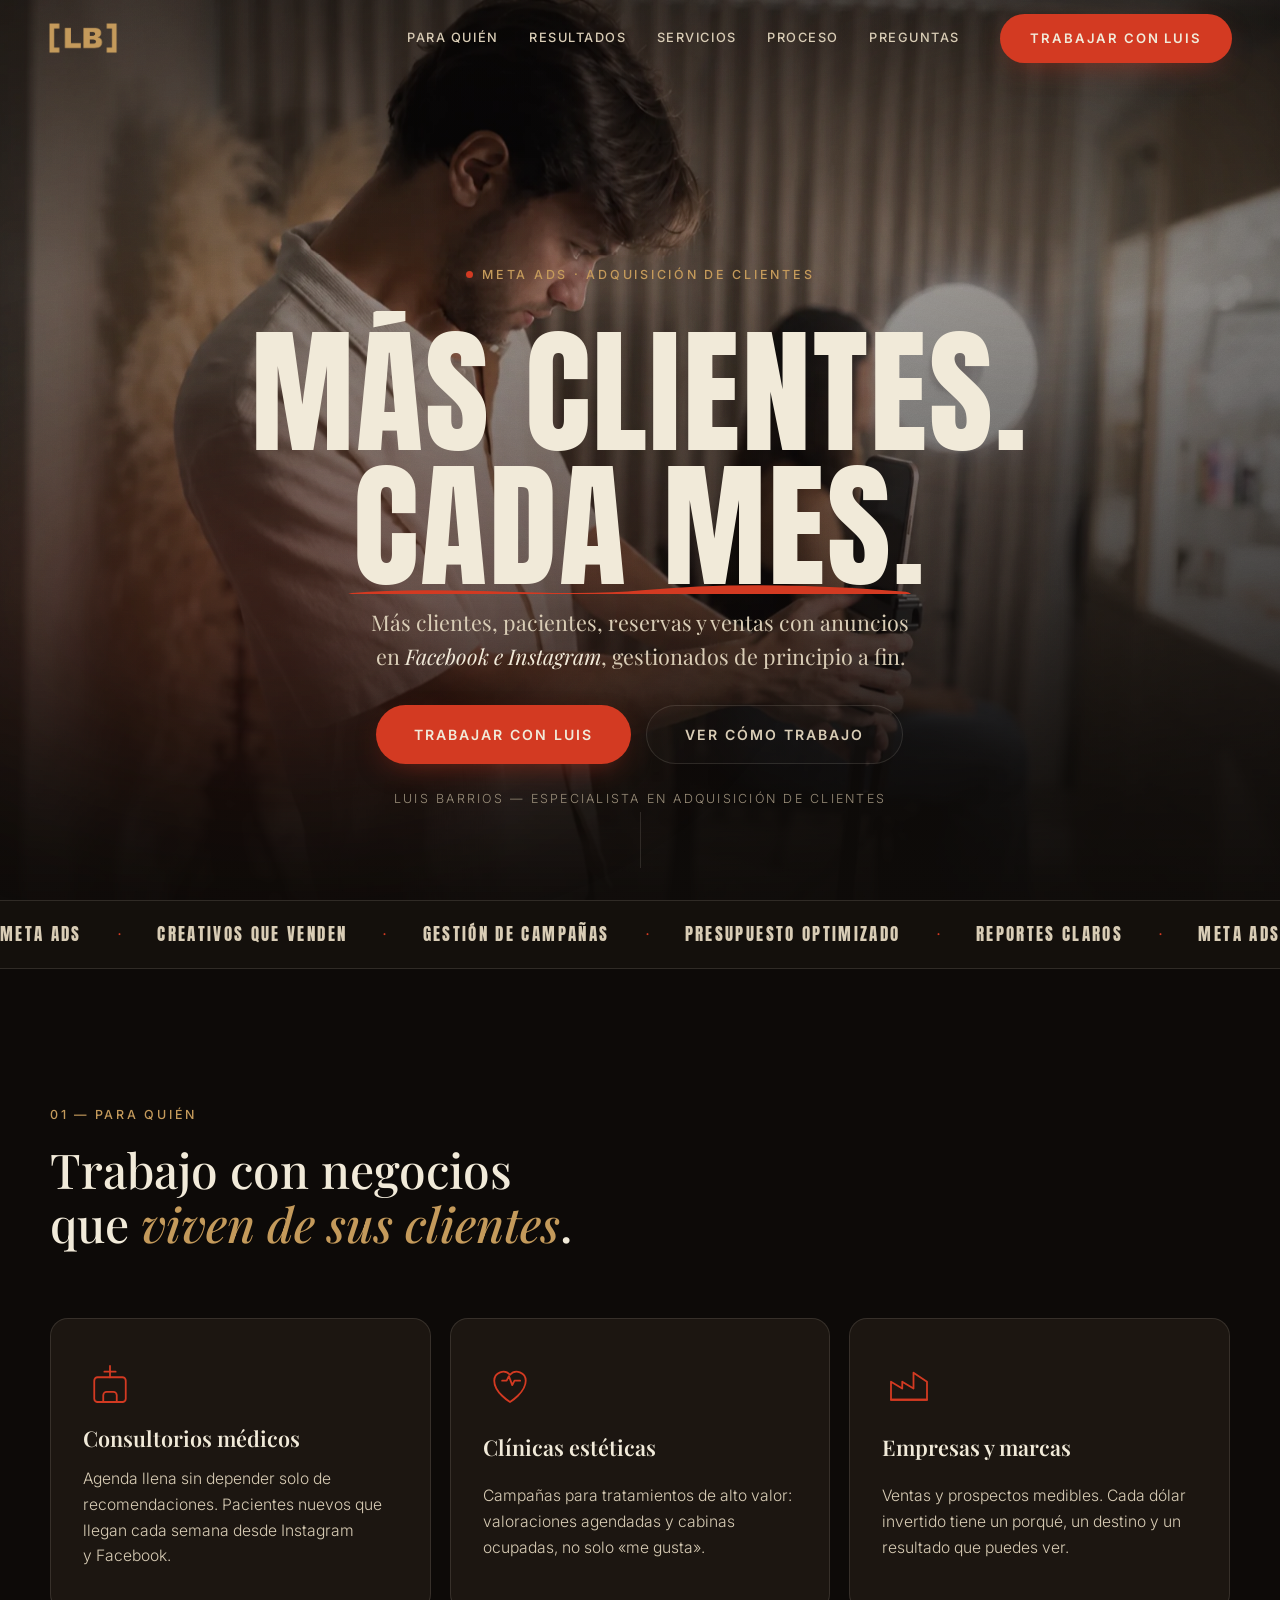
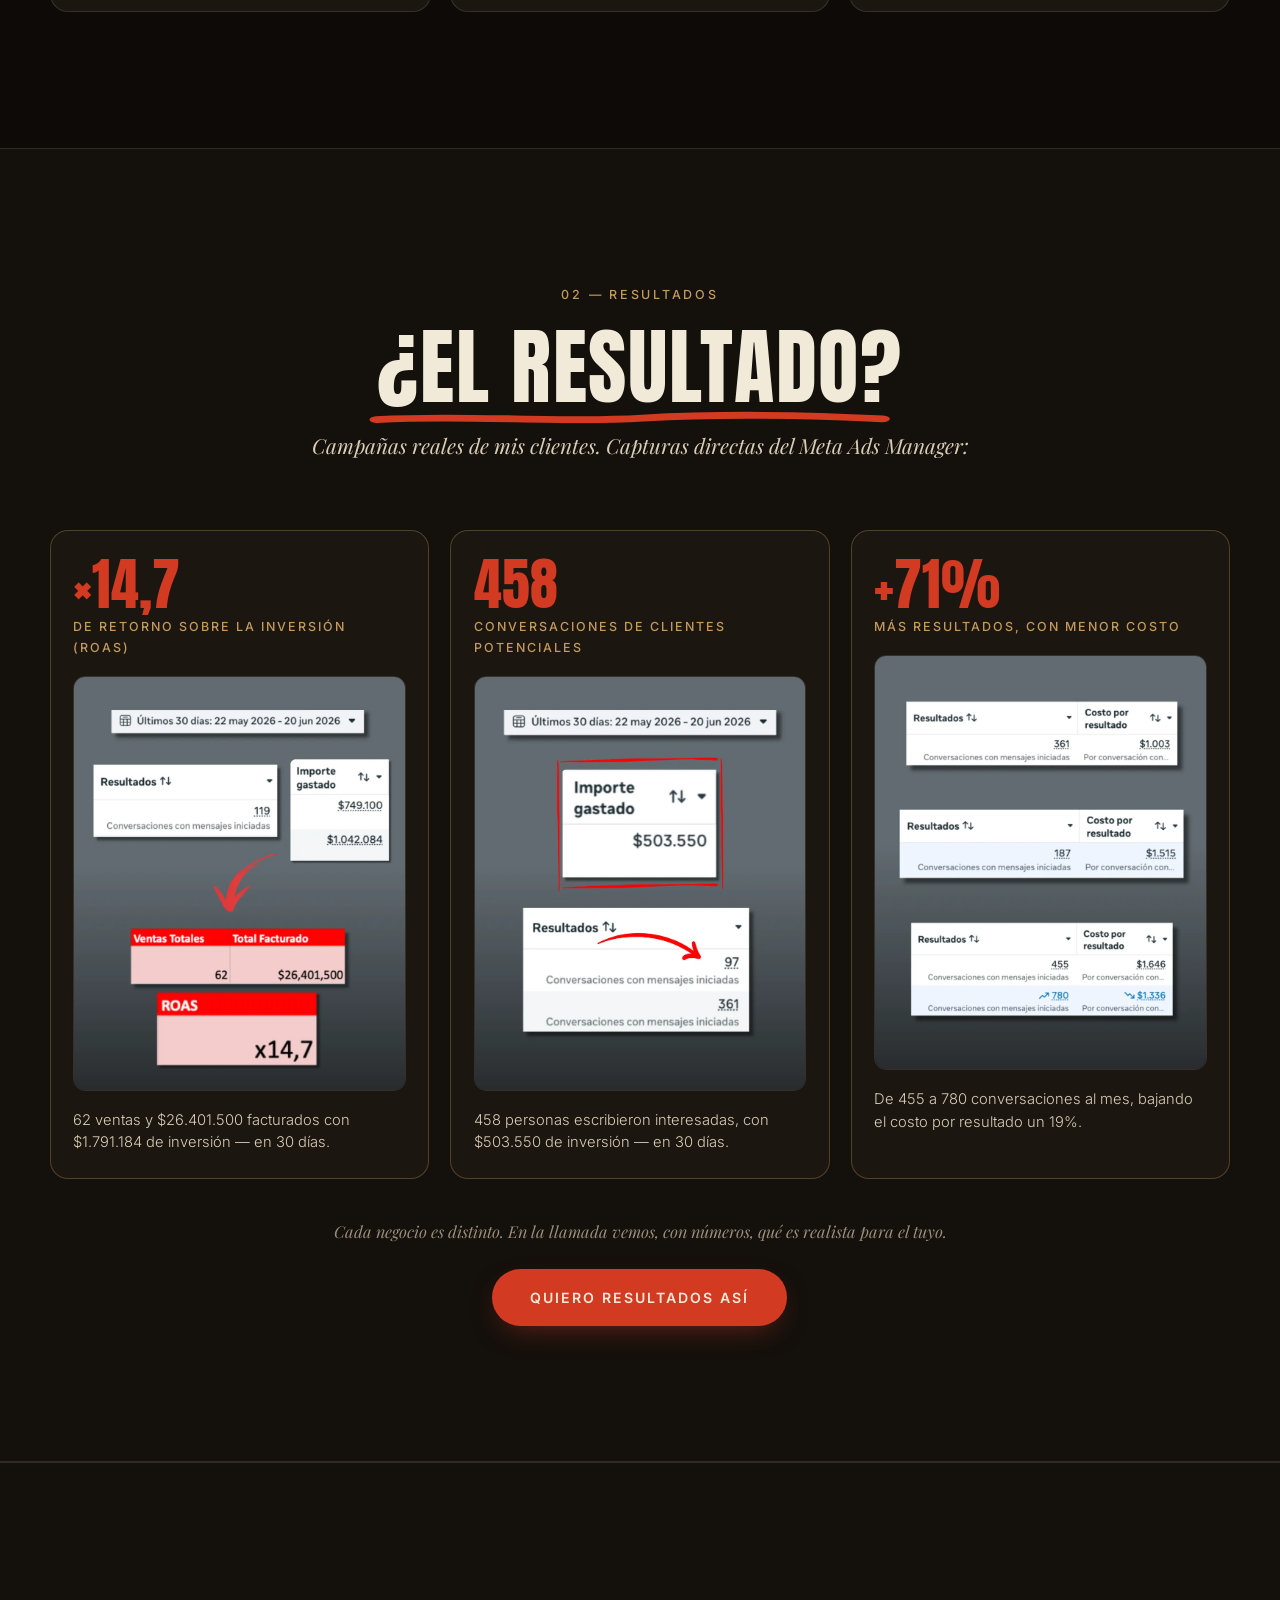
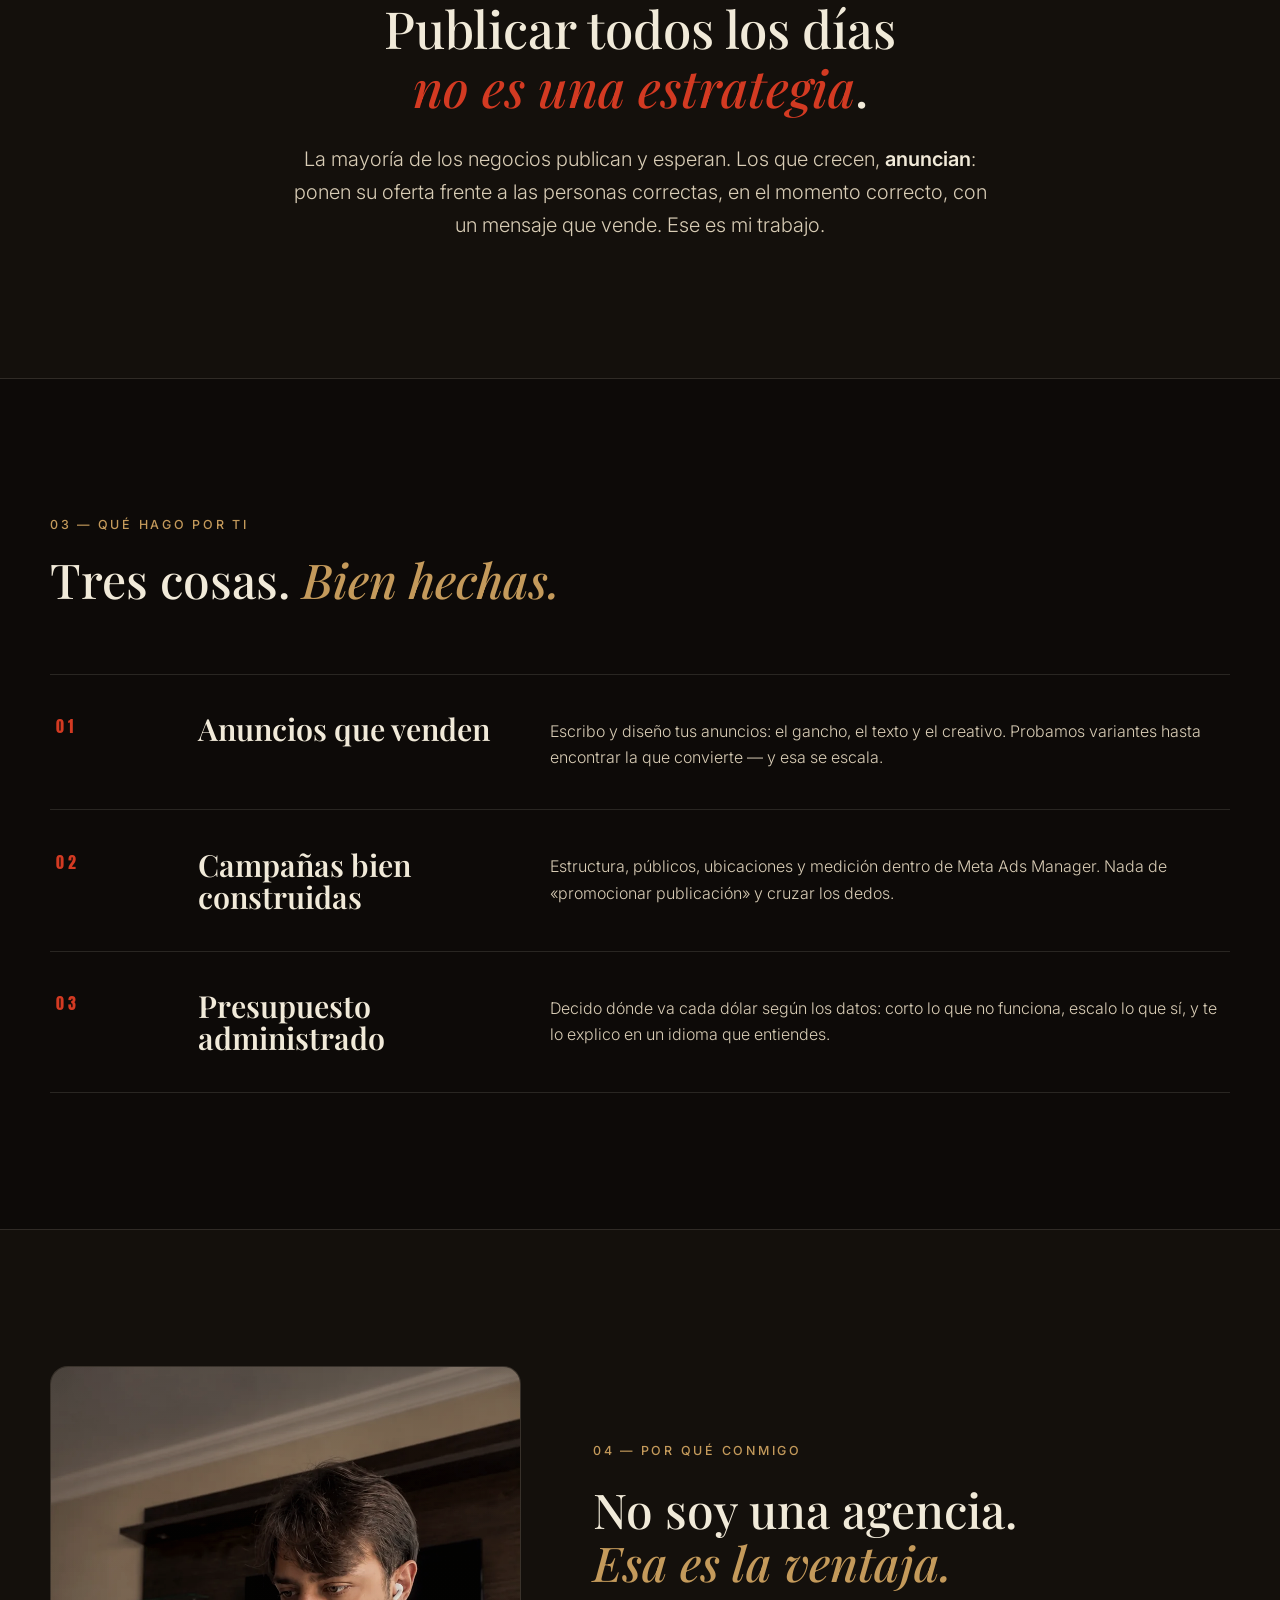
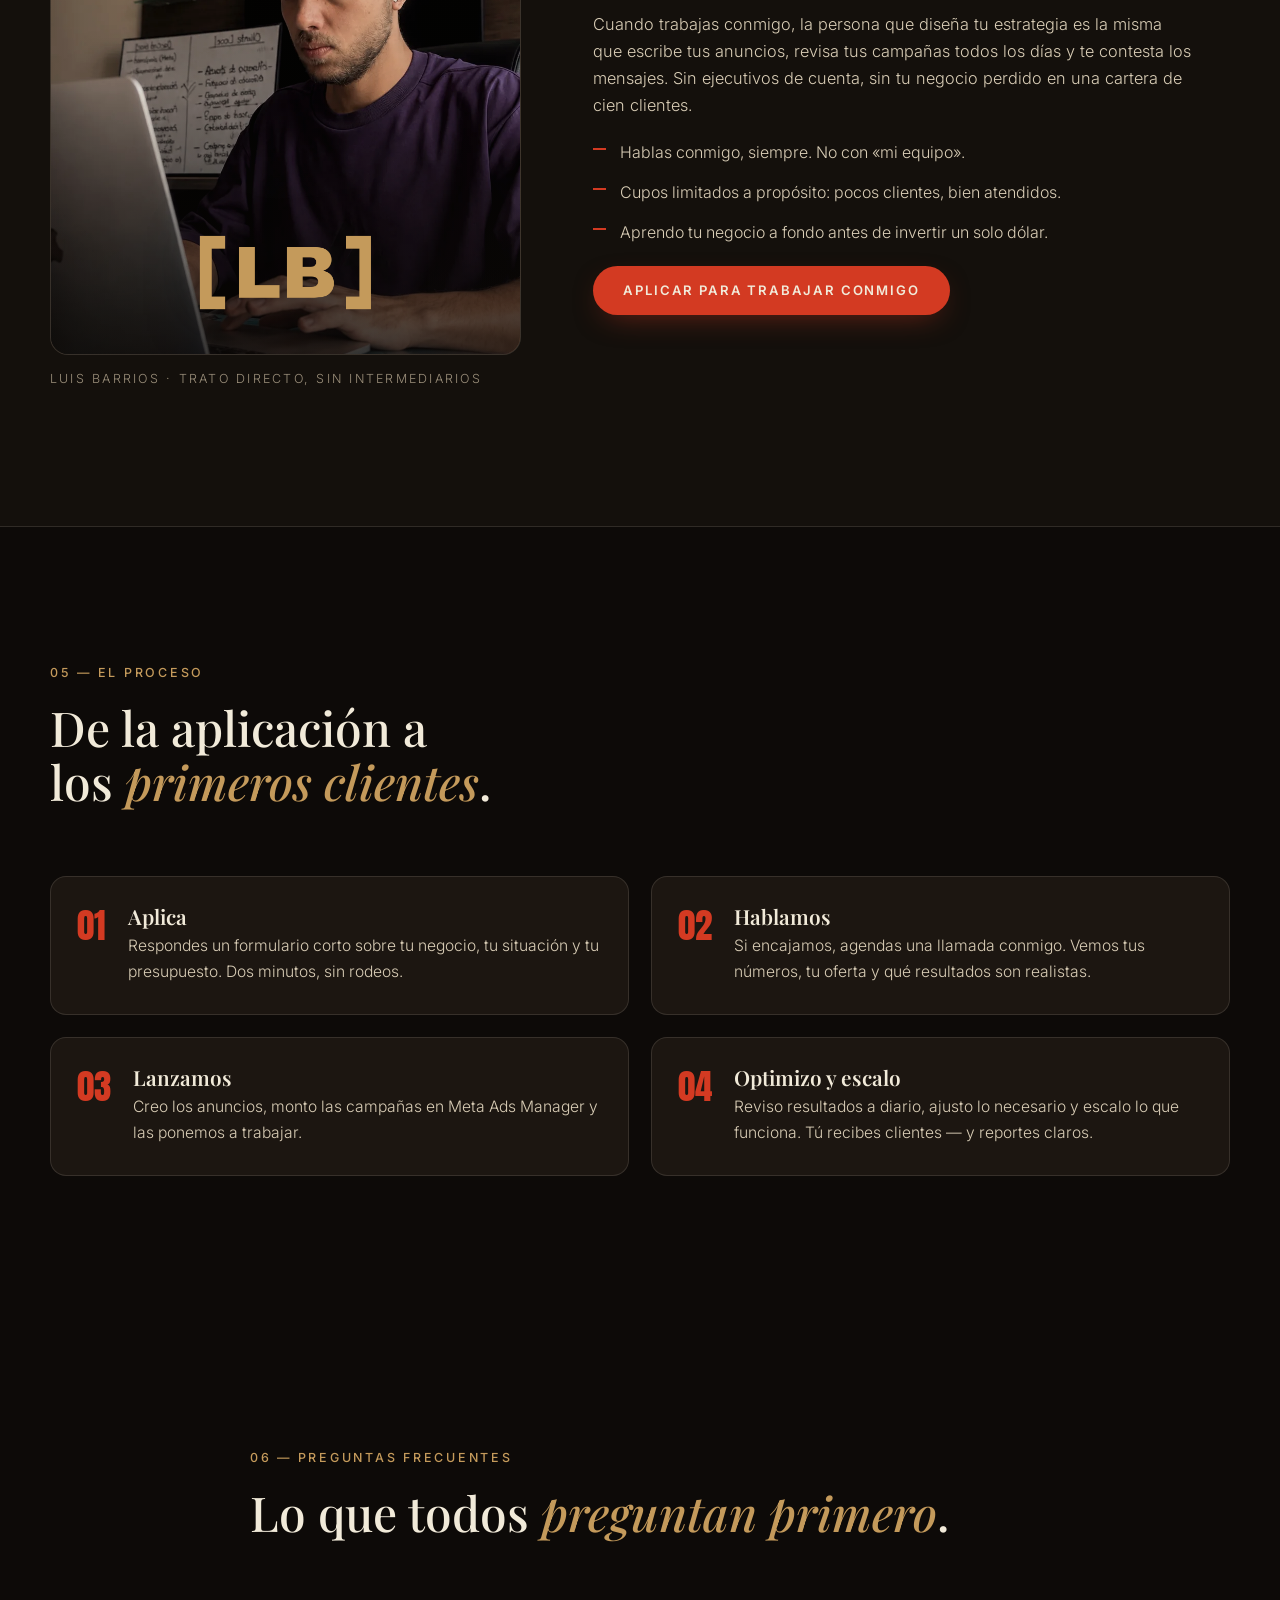
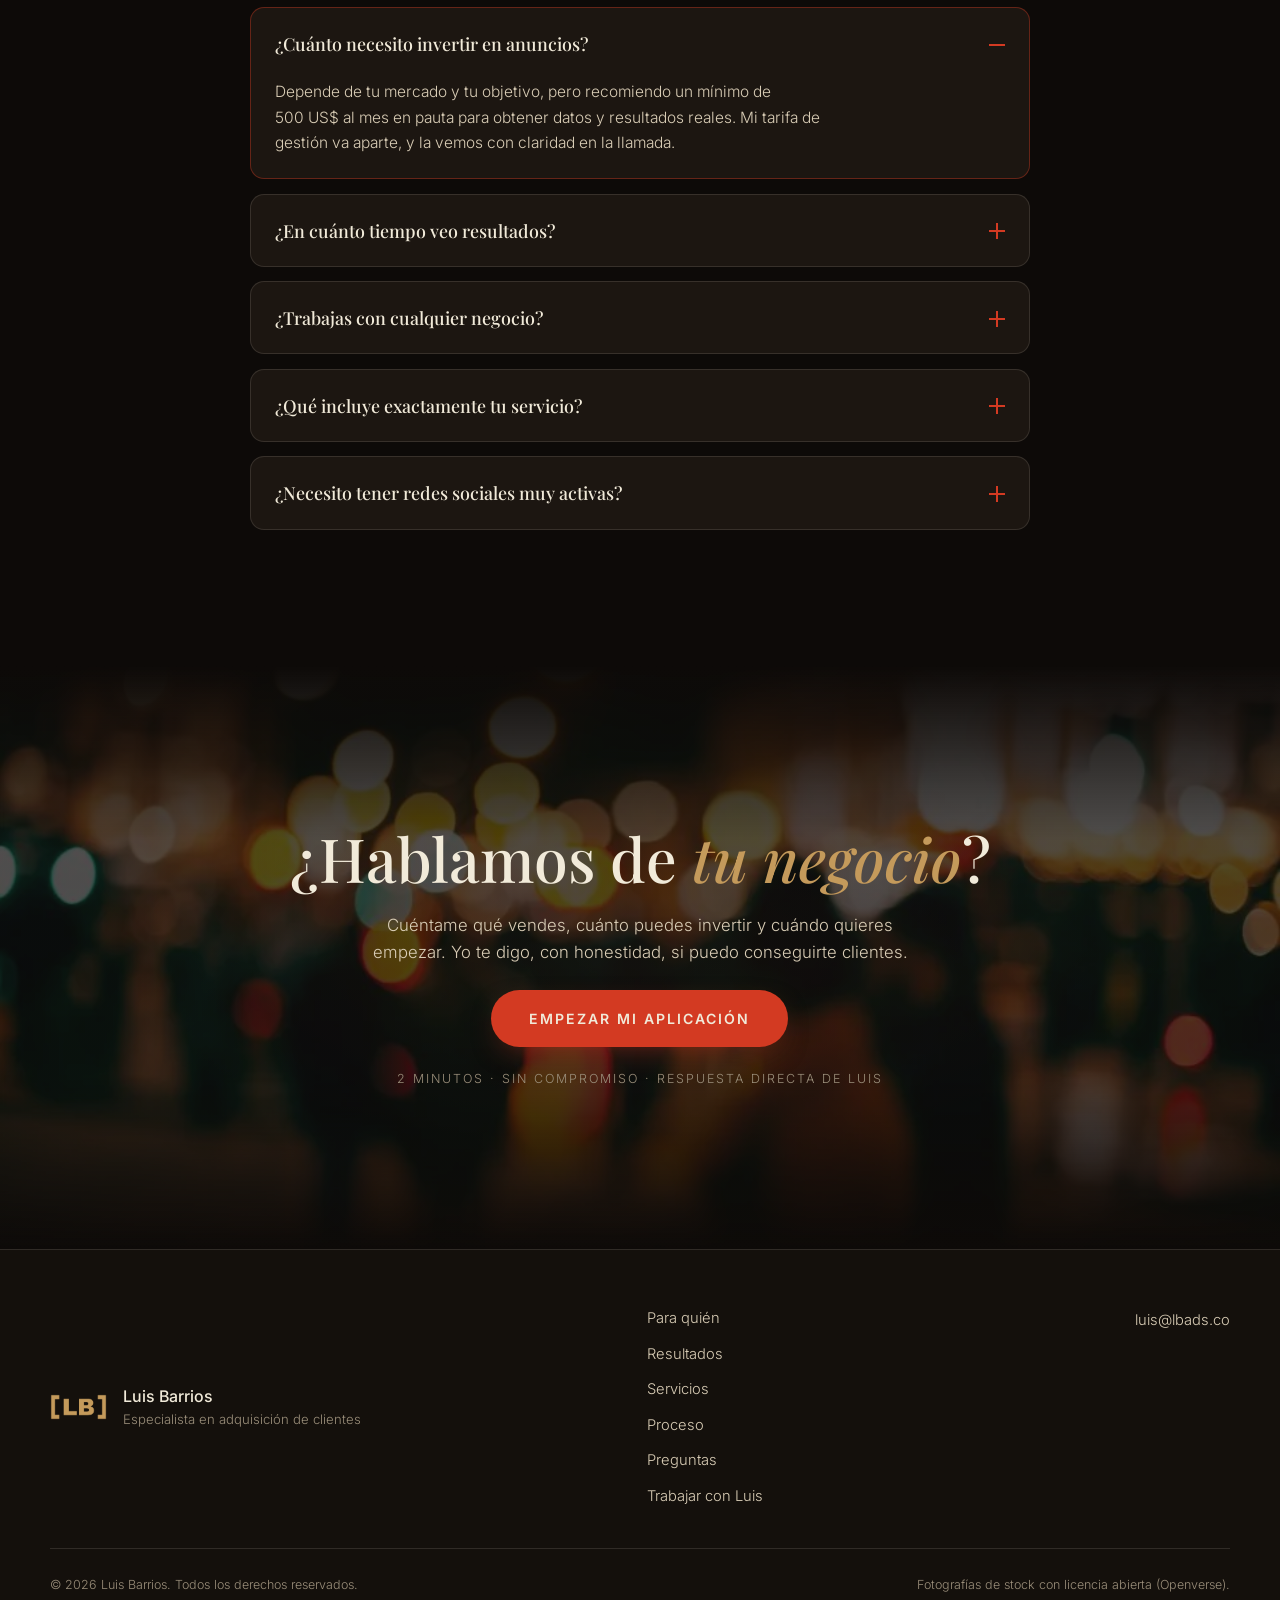
==== index.html @ 8f6dc0fc "Add files via upload" ====
<!DOCTYPE html>
<html lang="es">
<head>
  <meta charset="UTF-8" />
  <meta name="viewport" content="width=device-width, initial-scale=1.0" />
  <title>Luis Barrios — Especialista en adquisición de clientes con Meta Ads</title>
  <meta name="description" content="Consigo clientes nuevos para empresas, marcas, consultorios médicos y clínicas estéticas con anuncios en Facebook e Instagram. Anuncios que venden, campañas bien gestionadas y presupuesto que rinde." />

  <link rel="preconnect" href="https://fonts.googleapis.com" />
  <link rel="preconnect" href="https://fonts.gstatic.com" crossorigin />
  <link rel="stylesheet" href="https://fonts.googleapis.com/css2?family=Anton&family=Playfair+Display:ital,wght@0,500;0,600;1,500;1,600&family=Inter:wght@300;400;500;600&display=swap" />

  <link rel="preload" as="image" href="assets/img/luis-hero.webp" fetchpriority="high" />
  <link rel="stylesheet" href="styles.css?v=20260708" />
  <noscript><style>.reveal { opacity: 1; transform: none; } .splash { display: none; }</style></noscript>
  <link rel="icon" type="image/png" href="assets/img/favicon.png" />
</head>
<body>
  <a class="skip-link" href="#main">Saltar al contenido</a>

  <!-- Splash -->
  <div class="splash" data-splash aria-hidden="true">
    <img class="splash-mark" src="assets/img/logo-lb.png?v=2" alt="" />
  </div>

  <!-- Nav -->
  <header class="nav" data-nav>
    <div class="nav-inner">
      <a class="nav-logo" href="#top" aria-label="Luis Barrios — inicio">
        <img class="nav-mark" src="assets/img/logo-lb.png?v=2" alt="[LB] — Luis Barrios" />
      </a>
      <nav class="nav-links" aria-label="Secciones">
        <a href="#para-quien">Para quién</a>
        <a href="#resultados">Resultados</a>
        <a href="#servicios">Servicios</a>
        <a href="#proceso">Proceso</a>
        <a href="#faq">Preguntas</a>
      </nav>
      <a class="btn btn-primary nav-cta" href="aplicar.html">Trabajar con Luis</a>
      <button class="nav-burger" data-burger aria-label="Abrir menú" aria-expanded="false">
        <span></span><span></span>
      </button>
    </div>
  </header>

  <!-- Mobile menu -->
  <div class="menu-mobile" data-menu>
    <nav aria-label="Menú móvil">
      <a href="#para-quien">Para quién</a>
      <a href="#resultados">Resultados</a>
      <a href="#servicios">Servicios</a>
      <a href="#proceso">Proceso</a>
      <a href="#faq">Preguntas</a>
      <a class="btn btn-primary" href="aplicar.html">Trabajar con Luis</a>
    </nav>
  </div>

  <main id="main">
    <!-- ============================ HERO ============================ -->
    <section class="hero" id="top">
      <div class="hero-bg" data-parallax>
        <img class="hero-ph" src="assets/img/luis-hero.webp" alt="Luis Barrios dirigiendo una sesión de contenido en un estudio" fetchpriority="high" loading="eager" />
      </div>
      <div class="hero-tint"></div>
      <div class="hero-mesh"></div>
      <div class="hero-grain"></div>

      <div class="hero-inner">
        <p class="kicker hero-kicker"><span class="kicker-dot"></span>Meta Ads · Adquisición de clientes</p>
        <h1 class="hero-title">
          <span class="hero-line"><span>Más clientes.</span></span>
          <span class="hero-line"><span class="brush-wrap">Cada mes.
            <svg class="brush" viewBox="0 0 320 22" preserveAspectRatio="none" aria-hidden="true">
              <path d="M6 14 C 60 8, 120 18, 168 12 S 268 8, 314 13" fill="none" stroke="currentColor" stroke-width="9" stroke-linecap="round" pathLength="100" />
            </svg></span>
          </span>
        </h1>
        <p class="hero-sub">Más clientes, pacientes, reservas y ventas con anuncios en <em>Facebook e Instagram</em>, gestionados de principio a fin.</p>
        <div class="hero-actions">
          <a class="btn btn-primary btn-lg" href="aplicar.html">Trabajar con Luis</a>
          <a class="btn btn-ghost btn-lg" href="#servicios">Ver cómo trabajo</a>
        </div>
        <p class="hero-byline">Luis Barrios — especialista en adquisición de clientes</p>
      </div>

      <div class="hero-scroll" aria-hidden="true"><span></span></div>
    </section>

    <!-- Marquee -->
    <div class="marquee" aria-hidden="true">
      <div class="marquee-track" data-marquee>
        <span>Meta Ads</span><i>·</i><span>Creativos que venden</span><i>·</i><span>Gestión de campañas</span><i>·</i><span>Presupuesto optimizado</span><i>·</i><span>Reportes claros</span><i>·</i>
      </div>
    </div>

    <!-- ============================ PARA QUIÉN ============================ -->
    <section class="section" id="para-quien">
      <div class="container">
        <header class="section-head reveal">
          <p class="kicker">01 — Para quién</p>
          <h2 class="section-title">Trabajo con negocios que <em>viven de sus clientes</em>.</h2>
        </header>
        <div class="cards-3">
          <article class="card reveal" data-tilt>
            <div class="card-icon" aria-hidden="true">
              <svg viewBox="0 0 48 48" fill="none" stroke="currentColor" stroke-width="1.6"><path d="M24 8v10M19 13h10" stroke-linecap="round"/><rect x="10" y="18" width="28" height="22" rx="3"/><path d="M18 40v-6a3 3 0 0 1 3-3h6a3 3 0 0 1 3 3v6" stroke-linecap="round"/></svg>
            </div>
            <h3>Consultorios médicos</h3>
            <p>Agenda llena sin depender solo de recomendaciones. Pacientes nuevos que llegan cada semana desde Instagram y Facebook.</p>
          </article>
          <article class="card reveal" data-tilt>
            <div class="card-icon" aria-hidden="true">
              <svg viewBox="0 0 48 48" fill="none" stroke="currentColor" stroke-width="1.6"><path d="M24 40s-14-8.5-14-19a8 8 0 0 1 14-5.2A8 8 0 0 1 38 21c0 10.5-14 19-14 19Z" stroke-linejoin="round"/><path d="M17 21h4l2-4 3 8 2-4h5" stroke-linecap="round" stroke-linejoin="round"/></svg>
            </div>
            <h3>Clínicas estéticas</h3>
            <p>Campañas para tratamientos de alto valor: valoraciones agendadas y cabinas ocupadas, no solo «me gusta».</p>
          </article>
          <article class="card reveal" data-tilt>
            <div class="card-icon" aria-hidden="true">
              <svg viewBox="0 0 48 48" fill="none" stroke="currentColor" stroke-width="1.6"><path d="M8 38V22l10 6V22l10 6V14l12 8v16H8Z" stroke-linejoin="round"/><path d="M8 38h32" stroke-linecap="round"/></svg>
            </div>
            <h3>Empresas y marcas</h3>
            <p>Ventas y prospectos medibles. Cada dólar invertido tiene un porqué, un destino y un resultado que puedes ver.</p>
          </article>
        </div>
      </div>
    </section>

    <!-- ============================ RESULTADOS ============================ -->
    <section class="section section-results" id="resultados">
      <div class="container">
        <header class="section-head section-head-center reveal">
          <p class="kicker">02 — Resultados</p>
          <h2 class="results-title">¿El resultado?
            <svg class="brush brush-static" viewBox="0 0 320 22" preserveAspectRatio="none" aria-hidden="true">
              <path d="M6 14 C 60 8, 120 18, 168 12 S 268 8, 314 13" fill="none" stroke="currentColor" stroke-width="9" stroke-linecap="round" pathLength="100" />
            </svg>
          </h2>
          <p class="results-sub"><em>Campañas reales de mis clientes. Capturas directas del Meta Ads Manager:</em></p>
        </header>
        <div class="proof-grid">
          <figure class="proof-card reveal" data-tilt>
            <div class="proof-stat">
              <span class="proof-num">×14,7</span>
              <span class="proof-label">de retorno sobre la inversión (ROAS)</span>
            </div>
            <div class="proof-shot">
              <img src="assets/img/resultado-1.webp" alt="Captura de Meta Ads Manager: 119 conversaciones iniciadas, 62 ventas y $26.401.500 facturados con ROAS de 14,7" loading="lazy" decoding="async" />
            </div>
            <figcaption>62 ventas y $26.401.500 facturados con $1.791.184 de inversión — en 30 días.</figcaption>
          </figure>
          <figure class="proof-card reveal" data-tilt>
            <div class="proof-stat">
              <span class="proof-num">458</span>
              <span class="proof-label">conversaciones de clientes potenciales</span>
            </div>
            <div class="proof-shot">
              <img src="assets/img/resultado-2.webp" alt="Captura de Meta Ads Manager: 458 conversaciones con mensajes iniciadas con $503.550 de inversión" loading="lazy" decoding="async" />
            </div>
            <figcaption>458 personas escribieron interesadas, con $503.550 de inversión — en 30 días.</figcaption>
          </figure>
          <figure class="proof-card reveal" data-tilt>
            <div class="proof-stat">
              <span class="proof-num">+71%</span>
              <span class="proof-label">más resultados, con menor costo</span>
            </div>
            <div class="proof-shot">
              <img src="assets/img/resultado-3.webp" alt="Captura de Meta Ads Manager: de 455 a 780 conversaciones, bajando el costo por resultado de $1.646 a $1.336" loading="lazy" decoding="async" />
            </div>
            <figcaption>De 455 a 780 conversaciones al mes, bajando el costo por resultado un 19%.</figcaption>
          </figure>
        </div>
        <p class="proof-note reveal"><em>Cada negocio es distinto. En la llamada vemos, con números, qué es realista para el tuyo.</em></p>
        <div class="proof-cta reveal">
          <a class="btn btn-primary btn-lg" href="aplicar.html">Quiero resultados así</a>
        </div>
      </div>
    </section>

    <!-- ============================ PROBLEMA ============================ -->
    <section class="section section-editorial">
      <div class="container container-narrow">
        <h2 class="editorial-title reveal">Publicar todos los días <em>no es una estrategia</em>.</h2>
        <p class="editorial-copy reveal">La mayoría de los negocios publican y esperan. Los que crecen, <strong>anuncian</strong>: ponen su oferta frente a las personas correctas, en el momento correcto, con un mensaje que vende. Ese es mi trabajo.</p>
      </div>
    </section>

    <!-- ============================ SERVICIOS ============================ -->
    <section class="section" id="servicios">
      <div class="container">
        <header class="section-head reveal">
          <p class="kicker">03 — Qué hago por ti</p>
          <h2 class="section-title">Tres cosas. <em>Bien hechas.</em></h2>
        </header>
        <div class="pillars">
          <article class="pillar reveal">
            <span class="pillar-num">01</span>
            <h3>Anuncios que venden</h3>
            <p>Escribo y diseño tus anuncios: el gancho, el texto y el creativo. Probamos variantes hasta encontrar la que convierte — y esa se escala.</p>
          </article>
          <article class="pillar reveal">
            <span class="pillar-num">02</span>
            <h3>Campañas bien construidas</h3>
            <p>Estructura, públicos, ubicaciones y medición dentro de Meta Ads Manager. Nada de «promocionar publicación» y cruzar los dedos.</p>
          </article>
          <article class="pillar reveal">
            <span class="pillar-num">03</span>
            <h3>Presupuesto administrado</h3>
            <p>Decido dónde va cada dólar según los datos: corto lo que no funciona, escalo lo que sí, y te lo explico en un idioma que entiendes.</p>
          </article>
        </div>
      </div>
    </section>

    <!-- ============================ NO SOY UNA AGENCIA ============================ -->
    <section class="section section-personal" id="por-que-luis">
      <div class="container">
        <div class="personal-grid">
          <figure class="personal-figure reveal" data-tilt>
            <div class="personal-portrait">
              <img class="personal-mono" src="assets/img/logo-lb.png?v=2" alt="" aria-hidden="true" />
              <img class="personal-photo" src="assets/img/luis-laptop.webp" alt="Luis Barrios gestionando campañas de Meta Ads desde su laptop" loading="lazy" decoding="async" />
            </div>
            <figcaption>Luis Barrios · Trato directo, sin intermediarios</figcaption>
          </figure>
          <div class="personal-copy">
            <p class="kicker reveal">04 — Por qué conmigo</p>
            <h2 class="section-title reveal">No soy una agencia. <em>Esa es la ventaja.</em></h2>
            <p class="reveal">Cuando trabajas conmigo, la persona que diseña tu estrategia es la misma que escribe tus anuncios, revisa tus campañas todos los días y te contesta los mensajes. Sin ejecutivos de cuenta, sin tu negocio perdido en una cartera de cien clientes.</p>
            <ul class="personal-list">
              <li class="reveal">Hablas conmigo, siempre. No con «mi equipo».</li>
              <li class="reveal">Cupos limitados a propósito: pocos clientes, bien atendidos.</li>
              <li class="reveal">Aprendo tu negocio a fondo antes de invertir un solo dólar.</li>
            </ul>
            <a class="btn btn-primary reveal" href="aplicar.html">Aplicar para trabajar conmigo</a>
          </div>
        </div>
      </div>
    </section>

    <!-- ============================ PROCESO ============================ -->
    <section class="section" id="proceso">
      <div class="container">
        <header class="section-head reveal">
          <p class="kicker">05 — El proceso</p>
          <h2 class="section-title">De la aplicación a los <em>primeros clientes</em>.</h2>
        </header>
        <ol class="steps">
          <li class="step-item reveal">
            <span class="step-num">01</span>
            <div>
              <h3>Aplica</h3>
              <p>Respondes un formulario corto sobre tu negocio, tu situación y tu presupuesto. Dos minutos, sin rodeos.</p>
            </div>
          </li>
          <li class="step-item reveal">
            <span class="step-num">02</span>
            <div>
              <h3>Hablamos</h3>
              <p>Si encajamos, agendas una llamada conmigo. Vemos tus números, tu oferta y qué resultados son realistas.</p>
            </div>
          </li>
          <li class="step-item reveal">
            <span class="step-num">03</span>
            <div>
              <h3>Lanzamos</h3>
              <p>Creo los anuncios, monto las campañas en Meta Ads Manager y las ponemos a trabajar.</p>
            </div>
          </li>
          <li class="step-item reveal">
            <span class="step-num">04</span>
            <div>
              <h3>Optimizo y escalo</h3>
              <p>Reviso resultados a diario, ajusto lo necesario y escalo lo que funciona. Tú recibes clientes — y reportes claros.</p>
            </div>
          </li>
        </ol>
      </div>
    </section>

    <!-- ============================ FAQ ============================ -->
    <section class="section" id="faq">
      <div class="container container-narrow">
        <header class="section-head reveal">
          <p class="kicker">06 — Preguntas frecuentes</p>
          <h2 class="section-title">Lo que todos <em>preguntan primero</em>.</h2>
        </header>
        <div class="faq" data-faq>
          <details class="faq-item reveal" open>
            <summary>¿Cuánto necesito invertir en anuncios?<span class="faq-mark" aria-hidden="true"></span></summary>
            <p>Depende de tu mercado y tu objetivo, pero recomiendo un mínimo de 500&nbsp;US$ al mes en pauta para obtener datos y resultados reales. Mi tarifa de gestión va aparte, y la vemos con claridad en la llamada.</p>
          </details>
          <details class="faq-item reveal">
            <summary>¿En cuánto tiempo veo resultados?<span class="faq-mark" aria-hidden="true"></span></summary>
            <p>Las primeras señales llegan en las primeras dos semanas. Los mejores resultados se construyen entre el segundo y el tercer mes, cuando ya sabemos exactamente qué anuncio y qué público convierten mejor para tu negocio.</p>
          </details>
          <details class="faq-item reveal">
            <summary>¿Trabajas con cualquier negocio?<span class="faq-mark" aria-hidden="true"></span></summary>
            <p>No. Llevo pocos clientes a la vez para poder gestionar cada cuenta personalmente. Por eso el primer paso es un formulario corto: me permite saber si puedo ayudarte de verdad antes de agendar la llamada.</p>
          </details>
          <details class="faq-item reveal">
            <summary>¿Qué incluye exactamente tu servicio?<span class="faq-mark" aria-hidden="true"></span></summary>
            <p>Estrategia, creación de los anuncios (texto y creativo), montaje y gestión de las campañas en Meta Ads Manager, administración del presupuesto y reportes claros de resultados.</p>
          </details>
          <details class="faq-item reveal">
            <summary>¿Necesito tener redes sociales muy activas?<span class="faq-mark" aria-hidden="true"></span></summary>
            <p>Ayuda, pero no es un requisito. Los anuncios funcionan con su propio sistema: una oferta clara, un buen creativo y un lugar a donde llevar a la persona interesada. Eso lo construimos juntos.</p>
          </details>
        </div>
      </div>
    </section>

    <!-- ============================ CTA FINAL ============================ -->
    <section class="cta-final">
      <div class="cta-bg"><img src="assets/img/ciudad-noche.webp" alt="" loading="lazy" decoding="async" /></div>
      <div class="cta-tint"></div>
      <div class="container cta-inner">
        <h2 class="cta-title reveal">¿Hablamos de <em>tu negocio</em>?</h2>
        <p class="cta-sub reveal">Cuéntame qué vendes, cuánto puedes invertir y cuándo quieres empezar. Yo te digo, con honestidad, si puedo conseguirte clientes.</p>
        <div class="reveal">
          <a class="btn btn-primary btn-lg" href="aplicar.html">Empezar mi aplicación</a>
        </div>
        <p class="cta-note reveal">2 minutos · Sin compromiso · Respuesta directa de Luis</p>
      </div>
    </section>
  </main>

  <!-- ============================ FOOTER ============================ -->
  <footer class="footer">
    <div class="container footer-inner">
      <div class="footer-brand">
        <img class="footer-mono" src="assets/img/logo-lb.png?v=2" alt="[LB]" />
        <p>Luis Barrios<br /><span>Especialista en adquisición de clientes</span></p>
      </div>
      <nav class="footer-nav" aria-label="Pie de página">
        <a href="#para-quien">Para quién</a>
        <a href="#resultados">Resultados</a>
        <a href="#servicios">Servicios</a>
        <a href="#proceso">Proceso</a>
        <a href="#faq">Preguntas</a>
        <a href="aplicar.html">Trabajar con Luis</a>
      </nav>
      <div class="footer-contact">
        <a href="mailto:luis@lbads.co">luis@lbads.co</a>
      </div>
    </div>
    <div class="container footer-legal">
      <p>© 2026 Luis Barrios. Todos los derechos reservados.</p>
      <p class="footer-credits">Fotografías de stock con licencia abierta (Openverse).</p>
    </div>
  </footer>

  <script defer src="lib/gsap.min.js"></script>
  <script defer src="lib/ScrollTrigger.min.js"></script>
  <script defer src="lib/manifest.js?v=20260708"></script>
  <script defer src="main.js?v=20260708"></script>
</body>
</html>
---- styles.css ----
/* =============================================================
   Luis Barrios — Especialista en adquisición de clientes
   Editorial Dark Warm · Anton + Playfair Display + Inter
   ============================================================= */

/* =============================================================
   1. Tokens
   ============================================================= */
:root {
  --bg:       #0D0A08;
  --bg-2:     #14100C;
  --bg-3:     #1C1611;
  --cream:    #F1EAD9;
  --cream-2:  #D9CDB6;
  --mute:     #9A8E7A;
  --accent:   #D33A22;
  --accent-2: #A82B18;
  --gold:     #C49A5B;
  --line:     rgba(241, 234, 217, 0.12);

  --display: "Anton", "Arial Narrow", sans-serif;
  --serif:   "Playfair Display", Georgia, serif;
  --sans:    "Inter", -apple-system, "Segoe UI", sans-serif;

  --ease-out:    cubic-bezier(0.16, 1, 0.3, 1);
  --ease-in:     cubic-bezier(0.7, 0, 0.84, 0);
  --ease-soft:   cubic-bezier(0.25, 0.46, 0.45, 0.94);
  --ease-bounce: cubic-bezier(0.34, 1.56, 0.64, 1);

  --nav-h: 76px;
  --gutter: clamp(1.25rem, 4vw, 3rem);
}

/* =============================================================
   2. Reset & base
   ============================================================= */
*, *::before, *::after { box-sizing: border-box; margin: 0; }
html {
  -webkit-text-size-adjust: 100%;
  tab-size: 2;
  overflow-x: clip;
  scroll-behavior: smooth;
  scroll-padding-top: calc(var(--nav-h) + 12px);
}
@media (prefers-reduced-motion: reduce) {
  html { scroll-behavior: auto; }
}
body {
  font-family: var(--sans);
  font-size: 16px;
  font-weight: 300;
  line-height: 1.65;
  color: var(--cream);
  background: var(--bg);
  -webkit-font-smoothing: antialiased;
  text-rendering: optimizeLegibility;
  overflow-x: clip;
  overscroll-behavior-y: none;
}
img, svg, video { display: block; max-width: 100%; }
img { height: auto; }
button { font: inherit; color: inherit; cursor: pointer; border: 0; background: none; }
a { color: inherit; text-decoration: none; }
p { text-wrap: pretty; }
h1, h2, h3, h4 { text-wrap: balance; line-height: 1.05; }
strong { font-weight: 600; color: var(--cream); }
::selection { background: var(--accent); color: var(--cream); }

:focus-visible {
  outline: 2px solid var(--accent);
  outline-offset: 3px;
  border-radius: 4px;
}

/* =============================================================
   3. Utilities
   ============================================================= */
.skip-link {
  position: fixed; top: -100px; left: 1rem;
  padding: .6rem 1rem; background: var(--cream); color: var(--bg);
  z-index: 9999; border-radius: 8px; font-weight: 500;
}
.skip-link:focus { top: 1rem; }

.container {
  width: min(100% - 2 * var(--gutter), 1180px);
  margin-inline: auto;
}
.container-narrow { max-width: 780px; }

.kicker {
  font-family: var(--sans);
  font-size: 0.78rem;
  font-weight: 500;
  letter-spacing: 0.22em;
  text-transform: uppercase;
  color: var(--gold);
  display: flex;
  align-items: center;
  gap: 0.6rem;
}
.kicker-dot {
  width: 7px; height: 7px; border-radius: 50%;
  background: var(--accent);
  animation: dotPulse 2.4s ease-in-out infinite;
}
@keyframes dotPulse {
  0%, 100% { opacity: 1; transform: scale(1); }
  50%      { opacity: 0.45; transform: scale(0.75); }
}

/* =============================================================
   4. Buttons
   ============================================================= */
.btn {
  display: inline-flex;
  align-items: center;
  justify-content: center;
  gap: 0.5rem;
  padding: 0.85rem 1.9rem;
  border-radius: 999px;
  font-family: var(--sans);
  font-size: 0.82rem;
  font-weight: 600;
  letter-spacing: 0.14em;
  text-transform: uppercase;
  white-space: nowrap;
  transition: transform 0.35s var(--ease-out), box-shadow 0.35s var(--ease-out),
              background 0.35s var(--ease-out), color 0.35s var(--ease-out),
              border-color 0.35s var(--ease-out);
  will-change: transform;
}
.btn-primary {
  background: var(--accent);
  color: var(--cream);
  box-shadow: 0 10px 30px -12px rgba(211, 58, 34, 0.55);
}
.btn-primary:hover {
  background: var(--accent-2);
  transform: translateY(-3px);
  box-shadow: 0 18px 42px -14px rgba(211, 58, 34, 0.7);
}
.btn-primary:active { transform: translateY(-1px); }
.btn-ghost {
  border: 1px solid var(--line);
  color: var(--cream-2);
  background: rgba(241, 234, 217, 0.02);
}
.btn-ghost:hover {
  border-color: var(--gold);
  color: var(--cream);
  transform: translateY(-3px);
}
.btn-lg { padding: 1.05rem 2.4rem; font-size: 0.88rem; }

/* =============================================================
   5. Splash
   ============================================================= */
.splash {
  position: fixed; inset: 0; z-index: 200;
  display: grid; place-items: center;
  background: var(--bg);
  transition: opacity 0.5s var(--ease-out), visibility 0.5s;
  animation: splashSafety 0.01s 1.9s forwards;
}
.splash-mark {
  width: clamp(150px, 26vw, 240px);
  height: auto;
  animation: splashIn 0.7s var(--ease-out) both;
}
.splash.is-out { opacity: 0; visibility: hidden; pointer-events: none; }
@keyframes splashIn {
  from { opacity: 0; transform: translateY(24px) scale(0.96); }
  to   { opacity: 1; transform: none; }
}
@keyframes splashSafety {
  to { opacity: 0; visibility: hidden; pointer-events: none; }
}

/* =============================================================
   6. Nav
   ============================================================= */
.nav {
  position: fixed; top: 0; left: 0; right: 0;
  z-index: 100;
  transition: background 0.45s var(--ease-out), border-color 0.45s var(--ease-out),
              backdrop-filter 0.45s var(--ease-out);
  border-bottom: 1px solid transparent;
}
.nav.is-solid {
  background: rgba(13, 10, 8, 0.82);
  backdrop-filter: blur(14px);
  -webkit-backdrop-filter: blur(14px);
  border-bottom-color: var(--line);
}
.nav-inner {
  width: min(100% - 2 * var(--gutter), 1280px);
  margin-inline: auto;
  height: var(--nav-h);
  display: flex;
  align-items: center;
  gap: 2rem;
}
.nav-logo { display: flex; align-items: center; gap: 0.7rem; }
.nav-mark {
  height: 32px;
  width: auto;
  transition: opacity 0.35s var(--ease-out), transform 0.35s var(--ease-out);
}
.nav-logo:hover .nav-mark { opacity: 0.8; transform: scale(0.96); }
.nav-name {
  font-family: var(--sans);
  font-size: 0.86rem;
  font-weight: 500;
  letter-spacing: 0.14em;
  text-transform: uppercase;
}
.nav-links {
  display: none;
  margin-left: auto;
  gap: 1.9rem;
}
.nav-links a {
  position: relative;
  white-space: nowrap;
  font-size: 0.8rem;
  font-weight: 500;
  letter-spacing: 0.12em;
  text-transform: uppercase;
  color: var(--cream-2);
  padding-block: 0.4rem;
  transition: color 0.3s var(--ease-out);
}
.nav-links a::after {
  content: "";
  position: absolute; left: 0; bottom: 0;
  width: 100%; height: 1px;
  background: var(--accent);
  transform: scaleX(0);
  transform-origin: right;
  transition: transform 0.4s var(--ease-out);
}
.nav-links a:hover { color: var(--cream); }
.nav-links a:hover::after { transform: scaleX(1); transform-origin: left; }
.nav-cta { display: none; margin-left: 0.5rem; }

.nav-burger {
  margin-left: auto;
  display: flex;
  flex-direction: column;
  justify-content: center;
  gap: 7px;
  width: 44px; height: 44px;
  padding: 10px;
}
.nav-burger span {
  display: block; height: 2px; width: 100%;
  background: var(--cream);
  border-radius: 2px;
  transition: transform 0.4s var(--ease-out), opacity 0.3s;
}
.nav-burger[aria-expanded="true"] span:nth-child(1) { transform: translateY(4.5px) rotate(45deg); }
.nav-burger[aria-expanded="true"] span:nth-child(2) { transform: translateY(-4.5px) rotate(-45deg); }

.menu-mobile {
  position: fixed; inset: 0; z-index: 90;
  display: grid; place-items: center;
  background: rgba(13, 10, 8, 0.97);
  opacity: 0; visibility: hidden;
  transition: opacity 0.45s var(--ease-out), visibility 0.45s;
}
.menu-mobile.is-open { opacity: 1; visibility: visible; }
.menu-mobile nav { display: grid; gap: 1.6rem; text-align: center; }
.menu-mobile nav a:not(.btn) {
  font-family: var(--display);
  font-size: clamp(1.8rem, 7vw, 2.6rem);
  text-transform: uppercase;
  letter-spacing: 0.03em;
  color: var(--cream);
  opacity: 0;
  transform: translateY(18px);
  transition: opacity 0.5s var(--ease-out), transform 0.5s var(--ease-out), color 0.3s;
}
.menu-mobile nav a:not(.btn):hover { color: var(--accent); }
.menu-mobile.is-open nav a:not(.btn) { opacity: 1; transform: none; }
.menu-mobile.is-open nav a:nth-child(1) { transition-delay: 0.06s; }
.menu-mobile.is-open nav a:nth-child(2) { transition-delay: 0.12s; }
.menu-mobile.is-open nav a:nth-child(3) { transition-delay: 0.18s; }
.menu-mobile.is-open nav a:nth-child(4) { transition-delay: 0.24s; }
.menu-mobile.is-open nav a:nth-child(5) { transition-delay: 0.3s; }
.menu-mobile .btn { justify-self: center; margin-top: 0.5rem; }

/* =============================================================
   7. Hero
   ============================================================= */
.hero {
  position: relative;
  min-height: 100vh;
  min-height: 100svh;
  display: grid;
  align-items: end;
  justify-items: center;
  padding: calc(var(--nav-h) + 6rem) 0 clamp(5.5rem, 10vh, 8rem);
  overflow: clip;
}
/* Una sola foto de fondo cubriendo todo el hero */
.hero-bg {
  position: absolute; inset: 0 0 -12% 0; z-index: 0;
  animation: heroIn 1s var(--ease-soft) both;
}
@keyframes heroIn {
  from { opacity: 0; }
  to   { opacity: 1; }
}
.hero-ph {
  width: 100%; height: 100%;
  object-fit: cover;
  object-position: 40% 15%;
  filter: saturate(0.92) contrast(1.05) brightness(0.99);
}
.hero-tint {
  position: absolute; inset: 0; z-index: 1;
  background:
    linear-gradient(180deg, rgba(13,10,8,0.55) 0%, rgba(13,10,8,0.28) 32%, rgba(13,10,8,0.48) 66%, rgba(13,10,8,0.94) 100%),
    radial-gradient(100% 80% at 40% 20%, rgba(13,10,8,0) 0%, rgba(13,10,8,0.28) 55%, rgba(13,10,8,0.7) 100%);
}
.hero-mesh {
  position: absolute; inset: -20%; z-index: 2;
  background:
    radial-gradient(38% 30% at 30% 62%, rgba(211, 58, 34, 0.16) 0%, transparent 70%),
    radial-gradient(30% 26% at 72% 30%, rgba(196, 154, 91, 0.12) 0%, transparent 70%);
  filter: blur(70px);
  animation: meshBreath 12s ease-in-out infinite alternate;
  pointer-events: none;
}
@keyframes meshBreath {
  from { opacity: 0.7; transform: translateY(-2%) scale(1); }
  to   { opacity: 1;   transform: translateY(2%) scale(1.06); }
}
.hero-grain {
  position: absolute; inset: 0; z-index: 3;
  opacity: 0.5;
  mix-blend-mode: overlay;
  pointer-events: none;
  background-image: url("data:image/svg+xml,%3Csvg xmlns='http://www.w3.org/2000/svg' width='160' height='160'%3E%3Cfilter id='n'%3E%3CfeTurbulence type='fractalNoise' baseFrequency='0.85' numOctaves='2'/%3E%3CfeColorMatrix type='saturate' values='0'/%3E%3C/filter%3E%3Crect width='160' height='160' filter='url(%23n)' opacity='0.18'/%3E%3C/svg%3E");
}

.hero-inner {
  position: relative; z-index: 5;
  width: min(100% - 2 * var(--gutter), 1000px);
  text-align: center;
  display: grid;
  justify-items: center;
  gap: 1.6rem;
}
.hero-kicker {
  justify-content: center;
  animation: riseIn 0.8s var(--ease-out) 0.3s both;
}
.hero-title {
  font-family: var(--display);
  font-weight: 400;
  font-size: clamp(3.2rem, 11.5vw, 8.6rem);
  line-height: 0.98;
  letter-spacing: 0.015em;
  text-transform: uppercase;
  color: var(--cream);
  max-width: 14ch;
}
.hero-line { display: block; overflow: hidden; padding-top: 0.1em; margin-bottom: -0.1em; }
.hero-line > span { display: inline-block; animation: lineUp 0.85s var(--ease-out) both; }
.hero-line:nth-child(2) > span { animation-delay: 0.12s; }
@keyframes lineUp {
  from { transform: translateY(110%); }
  to   { transform: translateY(0); }
}
@keyframes riseIn {
  from { opacity: 0; transform: translateY(22px); }
  to   { opacity: 1; transform: none; }
}

.brush-wrap { position: relative; display: inline-block; }
.brush {
  position: absolute;
  left: -2%; right: -2%; bottom: -0.12em;
  width: 104%; height: 0.22em;
  color: var(--accent);
  pointer-events: none;
}
.brush path {
  stroke-dasharray: 100;
  stroke-dashoffset: 100;
  animation: brushDraw 0.8s var(--ease-soft) 0.8s forwards;
}
.brush-static path { animation: none; stroke-dashoffset: 100; }
.is-revealed .brush-static path,
.reveal.is-visible .brush-static path { animation: brushDraw 0.9s var(--ease-soft) 0.35s forwards; }
@keyframes brushDraw { to { stroke-dashoffset: 0; } }

.hero-sub {
  font-family: var(--serif);
  font-size: clamp(1.05rem, 2.4vw, 1.35rem);
  line-height: 1.55;
  color: var(--cream-2);
  max-width: 34rem;
  animation: riseIn 0.8s var(--ease-out) 0.45s both;
}
.hero-sub em { font-style: italic; color: var(--cream); }
.hero-actions {
  display: flex;
  flex-wrap: wrap;
  justify-content: center;
  gap: 0.9rem;
  margin-top: 0.4rem;
  animation: riseIn 0.8s var(--ease-out) 0.6s both;
}
.hero-byline {
  font-size: 0.78rem;
  letter-spacing: 0.18em;
  text-transform: uppercase;
  color: var(--mute);
  animation: riseIn 0.8s var(--ease-out) 0.75s both;
}
.hero-scroll {
  position: absolute; bottom: 2rem; left: 50%; z-index: 5;
  width: 1px; height: 56px;
  transform: translateX(-50%);
  background: var(--line);
  overflow: hidden;
}
.hero-scroll span {
  position: absolute; top: -40%; left: 0;
  width: 100%; height: 40%;
  background: var(--accent);
  animation: scrollHint 2.2s var(--ease-soft) infinite;
}
@keyframes scrollHint {
  0%   { top: -40%; }
  100% { top: 110%; }
}

/* =============================================================
   8. Marquee
   ============================================================= */
.marquee {
  border-block: 1px solid var(--line);
  background: var(--bg-2);
  overflow: clip;
  padding-block: 1.1rem;
}
.marquee-track {
  display: flex;
  align-items: center;
  gap: 2.2rem;
  width: max-content;
  animation: marqueeMove 30s linear infinite;
}
.marquee-track span {
  font-family: var(--display);
  font-size: 1.05rem;
  letter-spacing: 0.14em;
  text-transform: uppercase;
  color: var(--cream-2);
  white-space: nowrap;
}
.marquee-track i { font-style: normal; color: var(--accent); font-size: 1.2rem; }
@keyframes marqueeMove {
  from { transform: translateX(0); }
  to   { transform: translateX(-50%); }
}

/* =============================================================
   9. Sections — shared
   ============================================================= */
.section { padding-block: clamp(5rem, 11vw, 8.5rem); position: relative; }
.section-head { margin-bottom: clamp(2.6rem, 6vw, 4.2rem); max-width: 720px; display: grid; gap: 1.1rem; }
.section-head-center { margin-inline: auto; text-align: center; justify-items: center; }
.section-title {
  font-family: var(--serif);
  font-weight: 500;
  font-size: clamp(1.9rem, 4.6vw, 3rem);
  line-height: 1.12;
  color: var(--cream);
}
.section-title em { font-style: italic; color: var(--gold); }

/* Single-column grids: never let content max-width inflate the track */
.cards-3, .pillars, .steps, .proof-grid, .faq,
.footer-inner, .personal-copy, .fstep-inner, .foptions, .cta-inner {
  grid-template-columns: minmax(0, 1fr);
}

/* Reveal on scroll */
.reveal {
  opacity: 0;
  transform: translateY(36px);
  transition: opacity 0.9s var(--ease-out), transform 0.9s var(--ease-out);
}
.reveal.is-visible { opacity: 1; transform: none; }
/* Defensive: split-text elements must never inherit the hidden state */
.reveal[data-split] { opacity: 1; transform: none; }

/* =============================================================
   10. Cards (Para quién)
   ============================================================= */
.cards-3 {
  display: grid;
  gap: 1.2rem;
}
.card {
  position: relative;
  padding: 2.4rem 2rem 2.6rem;
  background: var(--bg-3);
  border: 1px solid var(--line);
  border-radius: 18px;
  display: grid;
  gap: 1rem;
  transition: transform 0.5s var(--ease-out), border-color 0.5s var(--ease-out),
              box-shadow 0.5s var(--ease-out);
  transform-style: preserve-3d;
}
.card:hover {
  border-color: rgba(211, 58, 34, 0.45);
  box-shadow: 0 24px 60px -28px rgba(211, 58, 34, 0.35);
}
.card::after {
  content: "";
  position: absolute; inset: 0;
  border-radius: inherit;
  background: radial-gradient(360px circle at var(--hx, 50%) var(--hy, 50%), rgba(211, 58, 34, 0.09), transparent 65%);
  opacity: 0;
  transition: opacity 0.5s var(--ease-out);
  pointer-events: none;
}
.card:hover::after { opacity: 1; }
.card-icon {
  width: 54px; height: 54px;
  color: var(--accent);
}
.card-icon svg { width: 100%; height: 100%; }
.card h3 {
  font-family: var(--serif);
  font-size: 1.35rem;
  font-weight: 600;
}
.card p { color: var(--cream-2); font-size: 0.98rem; }

/* =============================================================
   11. Editorial
   ============================================================= */
.section-editorial {
  background: var(--bg-2);
  border-block: 1px solid var(--line);
  text-align: center;
}
.editorial-title {
  font-family: var(--serif);
  font-weight: 500;
  font-size: clamp(1.9rem, 5vw, 3.2rem);
  line-height: 1.15;
  margin-bottom: 1.6rem;
}
.editorial-title em { font-style: italic; color: var(--accent); }
.editorial-copy {
  font-size: clamp(1.05rem, 2.2vw, 1.25rem);
  color: var(--cream-2);
  max-width: 44rem;
  margin-inline: auto;
}

/* =============================================================
   12. Pillars (Servicios)
   ============================================================= */
.pillars {
  display: grid;
  gap: 0;
  border-top: 1px solid var(--line);
}
.pillar {
  display: grid;
  gap: 0.8rem;
  padding: 2.4rem 0.4rem;
  border-bottom: 1px solid var(--line);
  transition: padding-left 0.5s var(--ease-out), background 0.5s var(--ease-out);
}
.pillar:hover { padding-left: 1.2rem; background: rgba(241, 234, 217, 0.02); }
.pillar-num {
  font-family: var(--display);
  font-size: 1rem;
  letter-spacing: 0.2em;
  color: var(--accent);
}
.pillar h3 {
  font-family: var(--serif);
  font-size: clamp(1.4rem, 3vw, 1.9rem);
  font-weight: 600;
}
.pillar p { color: var(--cream-2); max-width: 52rem; }

/* =============================================================
   13. Personal (No soy una agencia)
   ============================================================= */
.section-personal { background: var(--bg-2); border-block: 1px solid var(--line); }
.personal-grid {
  display: grid;
  grid-template-columns: minmax(0, 1fr);
  gap: 3rem;
  align-items: center;
}
.personal-figure { display: grid; gap: 0.9rem; min-width: 0; max-width: 100%; overflow: clip; }
.personal-portrait {
  position: relative;
  width: 100%;
  max-width: 100%;
  aspect-ratio: 4 / 5;
  border-radius: 18px;
  overflow: clip;
  border: 1px solid var(--line);
  background: linear-gradient(160deg, var(--bg-3) 0%, #241B13 55%, var(--bg-3) 100%);
  transform-style: preserve-3d;
}
.personal-photo {
  position: absolute; inset: 0;
  width: 100%; height: 100%;
  object-fit: cover;
  object-position: 50% 18%;
  opacity: 0.92;
  filter: sepia(0.12) saturate(0.92) contrast(1.06) brightness(0.96);
  transition: opacity 0.6s var(--ease-out), transform 0.8s var(--ease-out), filter 0.6s var(--ease-out);
}
.personal-figure:hover .personal-photo {
  opacity: 1;
  transform: scale(1.04);
  filter: sepia(0.06) saturate(1) contrast(1.06) brightness(1.02);
}
/* Escena: viñeta cálida + base oscura para que el logo respire */
.personal-portrait::after {
  content: "";
  position: absolute; inset: 0; z-index: 1;
  background:
    linear-gradient(180deg, rgba(13, 10, 8, 0.2) 0%, rgba(13, 10, 8, 0) 30%, rgba(13, 10, 8, 0.05) 55%, rgba(13, 10, 8, 0.72) 100%),
    radial-gradient(120% 90% at 50% 40%, transparent 55%, rgba(13, 10, 8, 0.4) 100%);
  pointer-events: none;
}
.personal-mono {
  position: absolute; z-index: 2;
  left: 50%; bottom: 7%;
  transform: translateX(-50%);
  width: 38%;
  height: auto;
  filter: drop-shadow(0 6px 24px rgba(0, 0, 0, 0.75));
  transition: transform 0.6s var(--ease-out);
}
.personal-figure:hover .personal-mono { transform: translateX(-50%) translateY(-6px); }
.personal-figure figcaption {
  font-size: 0.78rem;
  letter-spacing: 0.18em;
  text-transform: uppercase;
  color: var(--mute);
}
.personal-copy { display: grid; gap: 1.3rem; justify-items: start; }
.personal-copy > p:not(.kicker) { color: var(--cream-2); font-size: 1.02rem; }
.personal-list {
  list-style: none;
  padding: 0;
  display: grid;
  gap: 0.85rem;
}
.personal-list li {
  position: relative;
  padding-left: 1.7rem;
  color: var(--cream-2);
}
.personal-list li::before {
  content: "";
  position: absolute; left: 0; top: 0.52em;
  width: 0.85rem; height: 2px;
  background: var(--accent);
}

/* =============================================================
   14. Steps (Proceso)
   ============================================================= */
.steps {
  list-style: none;
  padding: 0;
  display: grid;
  gap: 1.2rem;
  counter-reset: step;
}
.step-item {
  display: grid;
  grid-template-columns: auto 1fr;
  gap: 1.4rem;
  align-items: start;
  padding: 1.8rem 1.6rem;
  background: var(--bg-3);
  border: 1px solid var(--line);
  border-radius: 16px;
  transition: border-color 0.5s var(--ease-out), transform 0.5s var(--ease-out);
}
.step-item:hover { border-color: rgba(196, 154, 91, 0.4); transform: translateX(6px); }
.step-num {
  font-family: var(--display);
  font-size: clamp(1.6rem, 4vw, 2.2rem);
  line-height: 1;
  color: var(--accent);
  padding-top: 0.15rem;
}
.step-item h3 {
  font-family: var(--serif);
  font-size: 1.3rem;
  font-weight: 600;
  margin-bottom: 0.35rem;
}
.step-item p { color: var(--cream-2); font-size: 0.98rem; }

/* =============================================================
   15. Results
   ============================================================= */
.section-results { background: var(--bg-2); border-block: 1px solid var(--line); }
.results-title {
  position: relative;
  display: inline-block;
  font-family: var(--display);
  font-weight: 400;
  font-size: clamp(2.6rem, 8vw, 5.2rem);
  text-transform: uppercase;
  letter-spacing: 0.02em;
  color: var(--cream);
}
.results-title .brush {
  bottom: -0.18em;
  height: 0.2em;
}
.results-sub {
  font-family: var(--serif);
  font-size: clamp(1.05rem, 2.2vw, 1.3rem);
  color: var(--cream-2);
}
.proof-grid {
  display: grid;
  gap: 1.3rem;
  max-width: 540px;
  margin-inline: auto;
}
.proof-card {
  display: grid;
  align-content: start;
  gap: 1.1rem;
  padding: 1.6rem 1.4rem 1.5rem;
  background: var(--bg-3);
  border: 1px solid rgba(196, 154, 91, 0.32);
  border-radius: 18px;
  text-align: left;
  transform-style: preserve-3d;
  transition: border-color 0.5s var(--ease-out), box-shadow 0.5s var(--ease-out),
              transform 0.5s var(--ease-out);
}
.proof-card:hover {
  border-color: rgba(196, 154, 91, 0.62);
  box-shadow: 0 26px 60px -30px rgba(196, 154, 91, 0.3);
}
.proof-stat { display: grid; gap: 0.3rem; justify-items: start; }
.proof-num {
  font-family: var(--display);
  font-size: clamp(2.7rem, 6vw, 3.5rem);
  line-height: 1;
  color: var(--accent);
}
.proof-label {
  font-size: 0.78rem;
  font-weight: 500;
  letter-spacing: 0.16em;
  text-transform: uppercase;
  color: var(--gold);
}
.proof-shot {
  border-radius: 12px;
  overflow: clip;
  border: 1px solid var(--line);
}
.proof-shot img {
  width: 100%; height: auto;
  transition: transform 0.7s var(--ease-out);
}
.proof-card:hover .proof-shot img { transform: scale(1.025); }
.proof-card figcaption {
  font-size: 0.92rem;
  color: var(--cream-2);
  line-height: 1.55;
}
.proof-note {
  margin-top: 2.4rem;
  text-align: center;
  font-family: var(--serif);
  font-size: 1.02rem;
  color: var(--mute);
}
.proof-cta { margin-top: 1.5rem; text-align: center; }

/* =============================================================
   16. FAQ
   ============================================================= */
.faq { display: grid; gap: 0.9rem; }
.faq-item {
  border: 1px solid var(--line);
  border-radius: 14px;
  background: var(--bg-3);
  overflow: clip;
  transition: border-color 0.4s var(--ease-out);
}
.faq-item[open] { border-color: rgba(211, 58, 34, 0.4); }
.faq-item summary {
  list-style: none;
  cursor: pointer;
  display: flex;
  align-items: center;
  justify-content: space-between;
  gap: 1rem;
  padding: 1.3rem 1.5rem;
  font-family: var(--serif);
  font-size: 1.12rem;
  font-weight: 500;
  transition: color 0.3s;
}
.faq-item summary::-webkit-details-marker { display: none; }
.faq-item summary:hover { color: var(--gold); }
.faq-mark {
  position: relative;
  flex: 0 0 auto;
  width: 16px; height: 16px;
}
.faq-mark::before, .faq-mark::after {
  content: "";
  position: absolute; top: 50%; left: 0;
  width: 100%; height: 2px;
  background: var(--accent);
  transition: transform 0.4s var(--ease-out);
}
.faq-mark::after { transform: rotate(90deg); }
.faq-item[open] .faq-mark::after { transform: rotate(0deg); }
.faq-item p {
  padding: 0 1.5rem 1.4rem;
  color: var(--cream-2);
  font-size: 0.97rem;
  max-width: 60ch;
}

/* =============================================================
   17. CTA final
   ============================================================= */
.cta-final {
  position: relative;
  padding-block: clamp(6rem, 14vw, 10rem);
  overflow: clip;
  text-align: center;
}
.cta-bg { position: absolute; inset: 0; z-index: 0; }
.cta-bg img {
  width: 100%; height: 100%;
  object-fit: cover;
  filter: saturate(1.1);
}
.cta-tint {
  position: absolute; inset: 0; z-index: 1;
  background:
    linear-gradient(180deg, var(--bg) 0%, rgba(13,10,8,0.72) 30%, rgba(13,10,8,0.72) 70%, var(--bg) 100%),
    radial-gradient(60% 50% at 50% 50%, rgba(211,58,34,0.14) 0%, transparent 70%);
}
.cta-inner {
  position: relative; z-index: 2;
  display: grid;
  justify-items: center;
  gap: 1.4rem;
}
.cta-title {
  font-family: var(--serif);
  font-weight: 500;
  font-size: clamp(2.2rem, 6vw, 3.8rem);
}
.cta-title em { font-style: italic; color: var(--gold); }
.cta-sub { color: var(--cream-2); max-width: 36rem; font-size: 1.05rem; }
.cta-note {
  font-size: 0.78rem;
  letter-spacing: 0.16em;
  text-transform: uppercase;
  color: var(--mute);
}

/* =============================================================
   18. Footer
   ============================================================= */
.footer {
  border-top: 1px solid var(--line);
  background: var(--bg-2);
  padding-block: 3.5rem 2rem;
}
.footer-inner {
  display: grid;
  gap: 2.2rem;
  padding-bottom: 2.5rem;
  border-bottom: 1px solid var(--line);
}
.footer-brand { display: flex; gap: 1rem; align-items: center; }
.footer-mono {
  height: 26px;
  width: auto;
  flex: 0 0 auto;
}
.footer-brand p { font-weight: 500; line-height: 1.4; }
.footer-brand span { font-size: 0.82rem; font-weight: 300; color: var(--mute); }
.footer-nav { display: grid; gap: 0.7rem; }
.footer-nav a, .footer-contact a {
  font-size: 0.92rem;
  color: var(--cream-2);
  transition: color 0.3s;
  width: fit-content;
}
.footer-nav a:hover, .footer-contact a:hover { color: var(--accent); }
.footer-legal {
  display: flex;
  flex-wrap: wrap;
  justify-content: space-between;
  gap: 0.6rem;
  padding-top: 1.6rem;
  font-size: 0.78rem;
  color: var(--mute);
}

/* =============================================================
   19. Funnel (aplicar.html)
   ============================================================= */
.page-funnel {
  min-height: 100vh;
  min-height: 100svh;
  display: flex;
  flex-direction: column;
}
.funnel-progress {
  position: fixed; top: 0; left: 0; right: 0;
  height: 3px; z-index: 110;
  background: rgba(241, 234, 217, 0.08);
}
.funnel-progress span {
  display: block;
  height: 100%;
  width: 0%;
  background: linear-gradient(90deg, var(--accent), var(--gold));
  transition: width 0.6s var(--ease-out);
}
.funnel-nav {
  display: flex;
  align-items: center;
  justify-content: space-between;
  gap: 1rem;
  padding: 1.1rem var(--gutter);
}
.funnel-counter {
  font-family: var(--sans);
  font-size: 0.78rem;
  letter-spacing: 0.2em;
  color: var(--mute);
}
.funnel-close {
  display: grid; place-items: center;
  width: 40px; height: 40px;
  border: 1px solid var(--line);
  border-radius: 50%;
  color: var(--cream-2);
  font-size: 0.85rem;
  transition: border-color 0.3s, color 0.3s, transform 0.3s var(--ease-out);
}
.funnel-close:hover { border-color: var(--accent); color: var(--accent); transform: rotate(90deg); }

.funnel {
  position: relative;
  flex: 1;
  display: grid;
  overflow: clip;
}
.funnel-mesh {
  position: absolute; inset: -20%;
  background:
    radial-gradient(34% 30% at 22% 70%, rgba(211, 58, 34, 0.1) 0%, transparent 70%),
    radial-gradient(30% 26% at 78% 24%, rgba(196, 154, 91, 0.08) 0%, transparent 70%);
  filter: blur(70px);
  animation: meshBreath 12s ease-in-out infinite alternate;
  pointer-events: none;
}
.fstep {
  grid-area: 1 / 1;
  display: grid;
  place-items: center;
  padding: 2rem var(--gutter) 6rem;
  opacity: 0;
  visibility: hidden;
  transform: translateY(46px);
  transition: opacity 0.55s var(--ease-out), transform 0.55s var(--ease-out), visibility 0.55s;
}
.fstep.is-active {
  opacity: 1;
  visibility: visible;
  transform: none;
  transition-delay: 0.12s;
}
.fstep.is-leaving {
  opacity: 0;
  transform: translateY(-40px);
}
.fstep-inner {
  width: min(100%, 640px);
  display: grid;
  gap: 1.4rem;
  justify-items: start;
}
.fstep-title {
  font-family: var(--serif);
  font-weight: 500;
  font-size: clamp(2rem, 6vw, 3.2rem);
  line-height: 1.12;
}
.fstep-title em { font-style: italic; color: var(--gold); }
.fstep-sub { color: var(--cream-2); font-size: 1.05rem; max-width: 34rem; }
.fstep-q {
  font-family: var(--serif);
  font-size: clamp(1.4rem, 3.6vw, 2rem);
  font-weight: 500;
  line-height: 1.25;
}
.fstep-note { color: var(--mute); font-size: 0.92rem; margin-top: -0.6rem; }
.fstep-hint { font-size: 0.8rem; color: var(--mute); }
.fstep-hint kbd {
  font-family: var(--sans);
  border: 1px solid var(--line);
  border-radius: 5px;
  padding: 0.1rem 0.45rem;
  font-size: 0.75rem;
}
.fstep-actions { display: flex; align-items: center; gap: 1.2rem; flex-wrap: wrap; }

.finput {
  width: 100%;
  background: transparent;
  border: 0;
  border-bottom: 2px solid var(--line);
  padding: 0.7rem 0.1rem;
  font-family: var(--serif);
  font-size: clamp(1.2rem, 3vw, 1.7rem);
  color: var(--cream);
  transition: border-color 0.4s var(--ease-out);
  border-radius: 0;
}
.finput::placeholder { color: rgba(154, 142, 122, 0.55); }
.finput:focus { outline: none; border-bottom-color: var(--accent); }
.finput.is-error { border-bottom-color: var(--accent); animation: shake 0.4s var(--ease-out); }
@keyframes shake {
  0%, 100% { transform: translateX(0); }
  25% { transform: translateX(-7px); }
  75% { transform: translateX(7px); }
}

.foptions { display: grid; gap: 0.8rem; width: 100%; }
.foption {
  display: flex;
  align-items: center;
  gap: 1rem;
  width: 100%;
  padding: 1.1rem 1.3rem;
  text-align: left;
  border: 1px solid var(--line);
  border-radius: 14px;
  background: var(--bg-3);
  font-size: 1.02rem;
  font-weight: 400;
  color: var(--cream);
  transition: border-color 0.3s var(--ease-out), background 0.3s var(--ease-out),
              transform 0.3s var(--ease-out);
}
.foption span {
  display: grid; place-items: center;
  flex: 0 0 auto;
  width: 30px; height: 30px;
  border: 1px solid var(--line);
  border-radius: 8px;
  font-size: 0.78rem;
  font-weight: 600;
  color: var(--gold);
  transition: background 0.3s, color 0.3s, border-color 0.3s;
}
.foption:hover {
  border-color: rgba(211, 58, 34, 0.5);
  transform: translateX(6px);
}
.foption:hover span { border-color: var(--accent); }
.foption.is-selected {
  border-color: var(--accent);
  background: rgba(211, 58, 34, 0.09);
}
.foption.is-selected span {
  background: var(--accent);
  border-color: var(--accent);
  color: var(--cream);
}

.funnel-back {
  position: fixed;
  bottom: 1.6rem;
  left: var(--gutter);
  z-index: 20;
  font-size: 0.82rem;
  letter-spacing: 0.12em;
  text-transform: uppercase;
  color: var(--mute);
  padding: 0.6rem 1rem;
  border: 1px solid var(--line);
  border-radius: 999px;
  background: rgba(13, 10, 8, 0.7);
  backdrop-filter: blur(8px);
  transition: color 0.3s, border-color 0.3s;
}
.funnel-back:hover { color: var(--cream); border-color: var(--gold); }

.fcheck { width: 74px; height: 74px; color: var(--accent); }
.fcheck-circle, .fcheck-tick {
  stroke-dasharray: 100;
  stroke-dashoffset: 100;
}
.fstep.is-active .fcheck-circle { animation: brushDraw 0.9s var(--ease-soft) 0.25s forwards; }
.fstep.is-active .fcheck-tick { animation: brushDraw 0.5s var(--ease-soft) 0.95s forwards; }

.fsummary {
  display: grid;
  gap: 0.45rem;
  width: 100%;
  padding: 1.3rem 1.5rem;
  border: 1px solid var(--line);
  border-radius: 14px;
  background: var(--bg-3);
  font-size: 0.92rem;
  color: var(--cream-2);
}
.fsummary strong { color: var(--gold); font-weight: 500; }

/* =============================================================
   20. Responsive
   ============================================================= */
@media (max-width: 539px) {
  .hero-kicker .kicker-dot { display: none; }
}

/* Rendimiento móvil: fuera efectos de GPU costosos (blur gigante, grano, backdrop) */
@media (max-width: 719px) {
  .hero-mesh, .funnel-mesh, .hero-grain { display: none; }
  /* En pantallas estrechas la foto ocupa la parte alta con plano abierto
     (se ven Luis y el celular) y se funde hacia el fondo oscuro */
  .hero-ph {
    height: 58%;
    object-position: 47% 10%;
    -webkit-mask-image: linear-gradient(180deg, #000 72%, transparent 100%);
    mask-image: linear-gradient(180deg, #000 72%, transparent 100%);
  }
  .nav.is-solid {
    backdrop-filter: none;
    -webkit-backdrop-filter: none;
    background: rgba(13, 10, 8, 0.96);
  }
}

@media (min-width: 540px) {
  .foptions { gap: 0.9rem; }
}

@media (min-width: 720px) {
  .cards-3 { grid-template-columns: repeat(3, minmax(0, 1fr)); }
  .steps { grid-template-columns: repeat(2, minmax(0, 1fr)); }
  .footer-inner { grid-template-columns: minmax(0, 1.4fr) minmax(0, 1fr) minmax(0, 1fr); }
  .footer-nav { justify-self: center; }
  .footer-contact { justify-self: end; }
}

@media (min-width: 960px) {
  .nav-links { display: flex; }
  .nav-cta { display: inline-flex; }
  .nav-burger { display: none; }
  .menu-mobile { display: none; }
  .personal-grid { grid-template-columns: minmax(0, 0.85fr) minmax(0, 1.15fr); gap: 4.5rem; }
  .proof-grid { grid-template-columns: repeat(3, minmax(0, 1fr)); max-width: none; }
  .pillar {
    grid-template-columns: 110px 320px 1fr;
    align-items: start;
    gap: 2rem;
  }
  .pillar p { margin-top: 0.3rem; }
}

@media (min-width: 1280px) {
  .steps { gap: 1.4rem; }
}

/* =============================================================
   21. Reduced motion — only truly intrusive effects
   ============================================================= */
@media (prefers-reduced-motion: reduce) {
  .hero-bg img { animation: none; transform: scale(1.06); }
  .hero-mesh, .funnel-mesh { animation: none; }
  .kicker-dot { animation: none; }
  .marquee-track { animation-duration: 70s; }
  /* Micro-interactions (hover, reveals, brush, funnel steps) stay active */
}
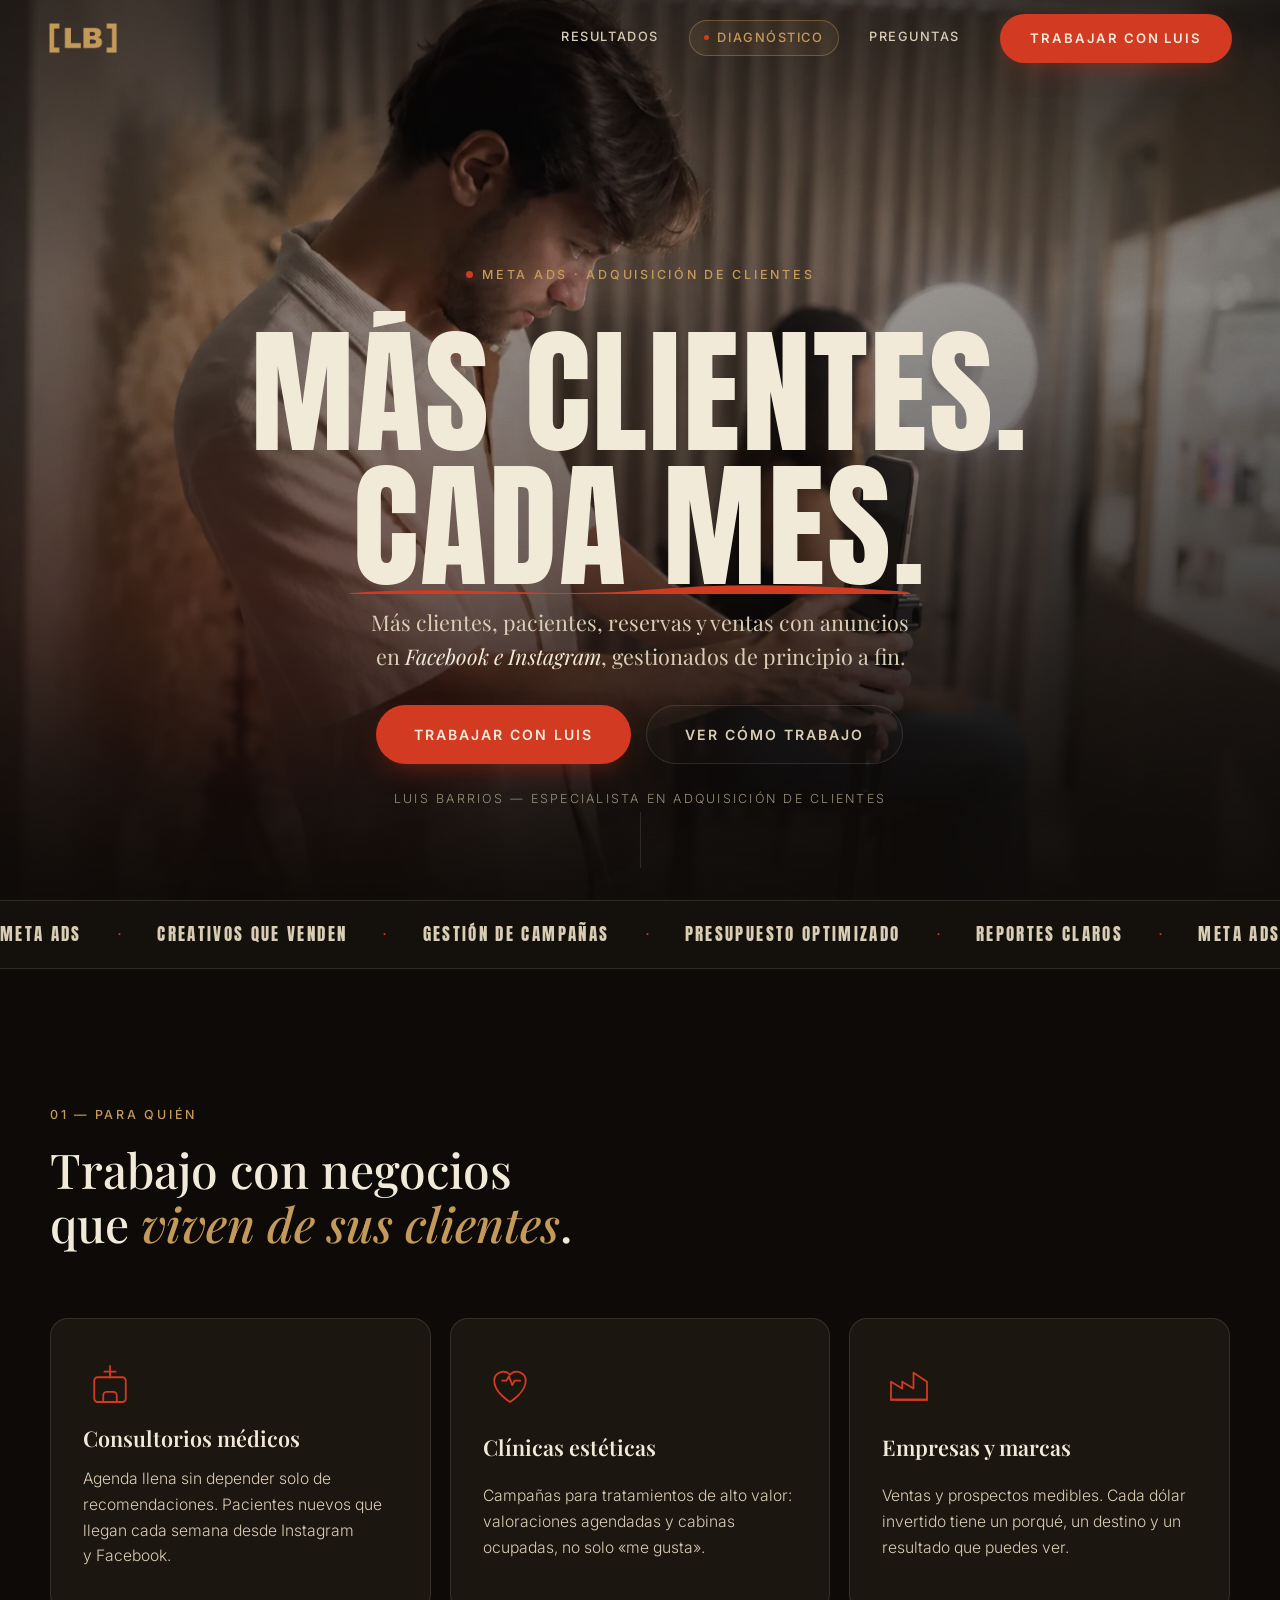
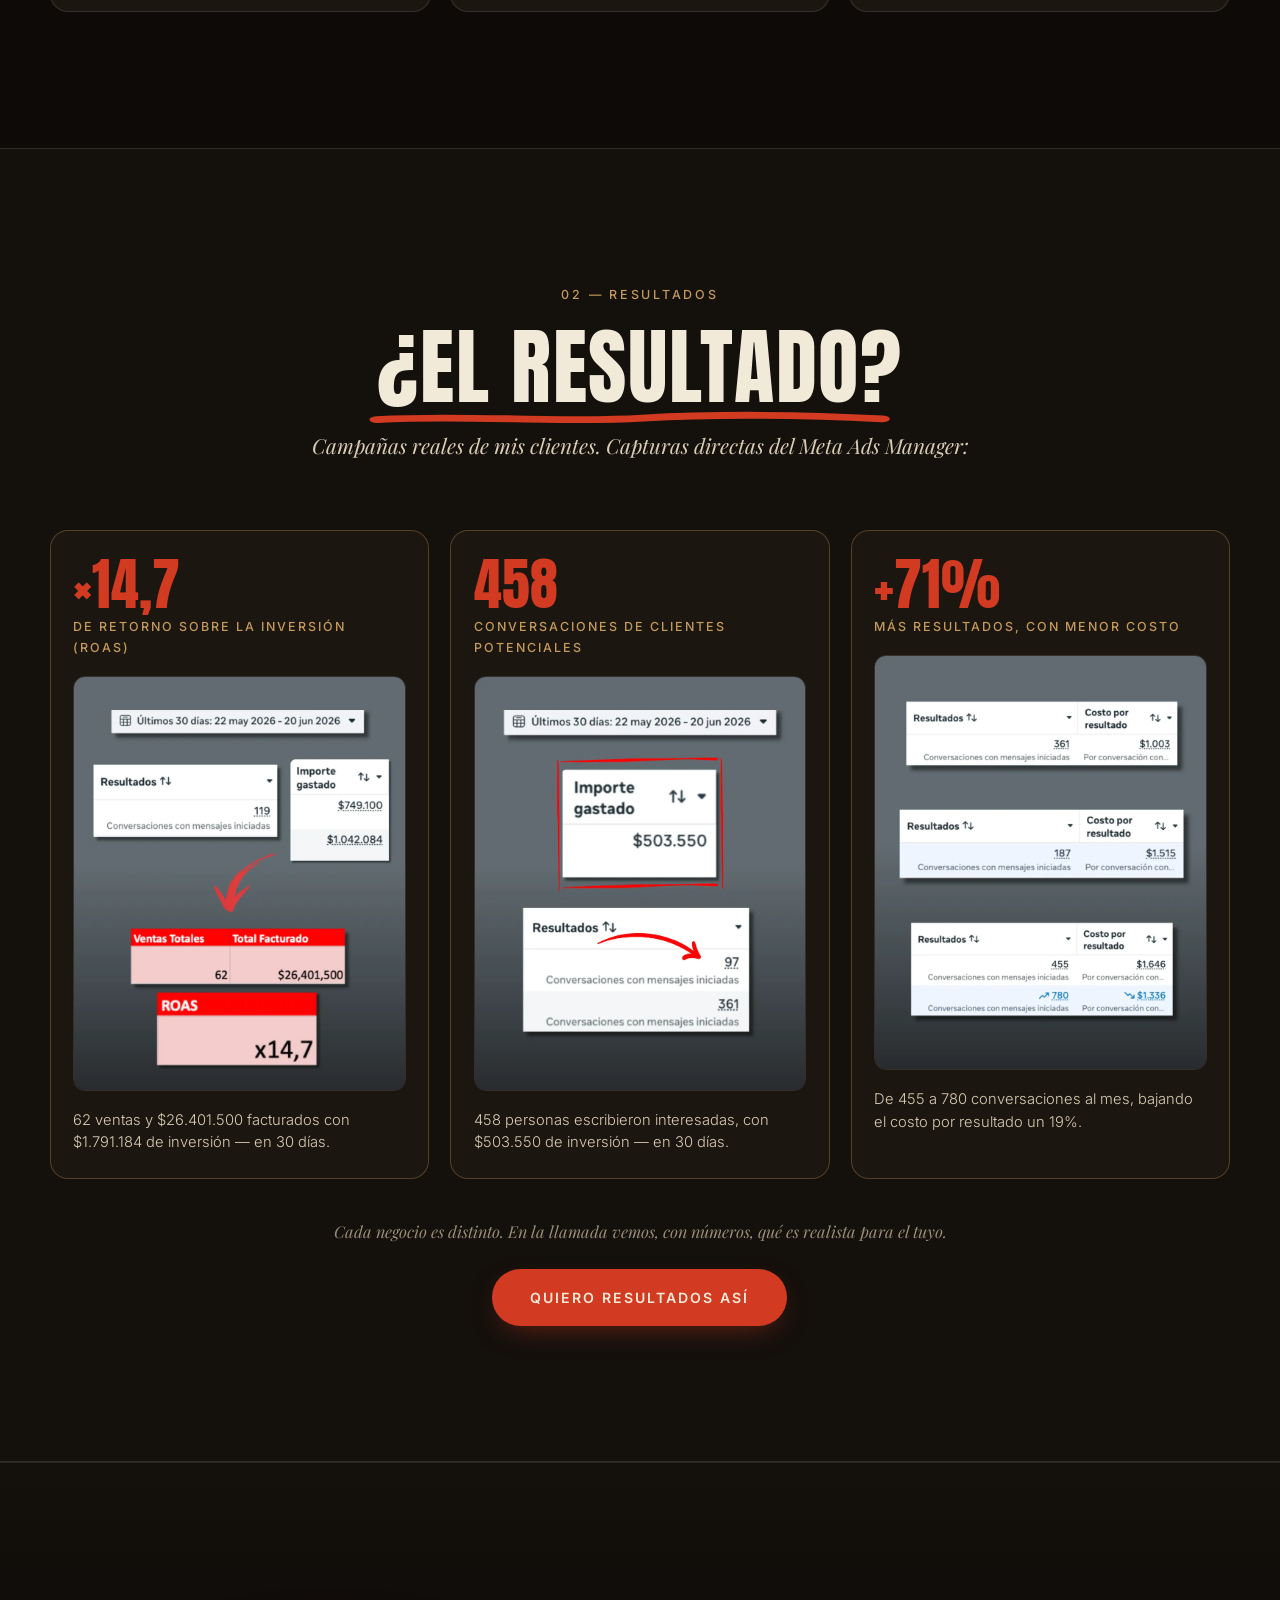
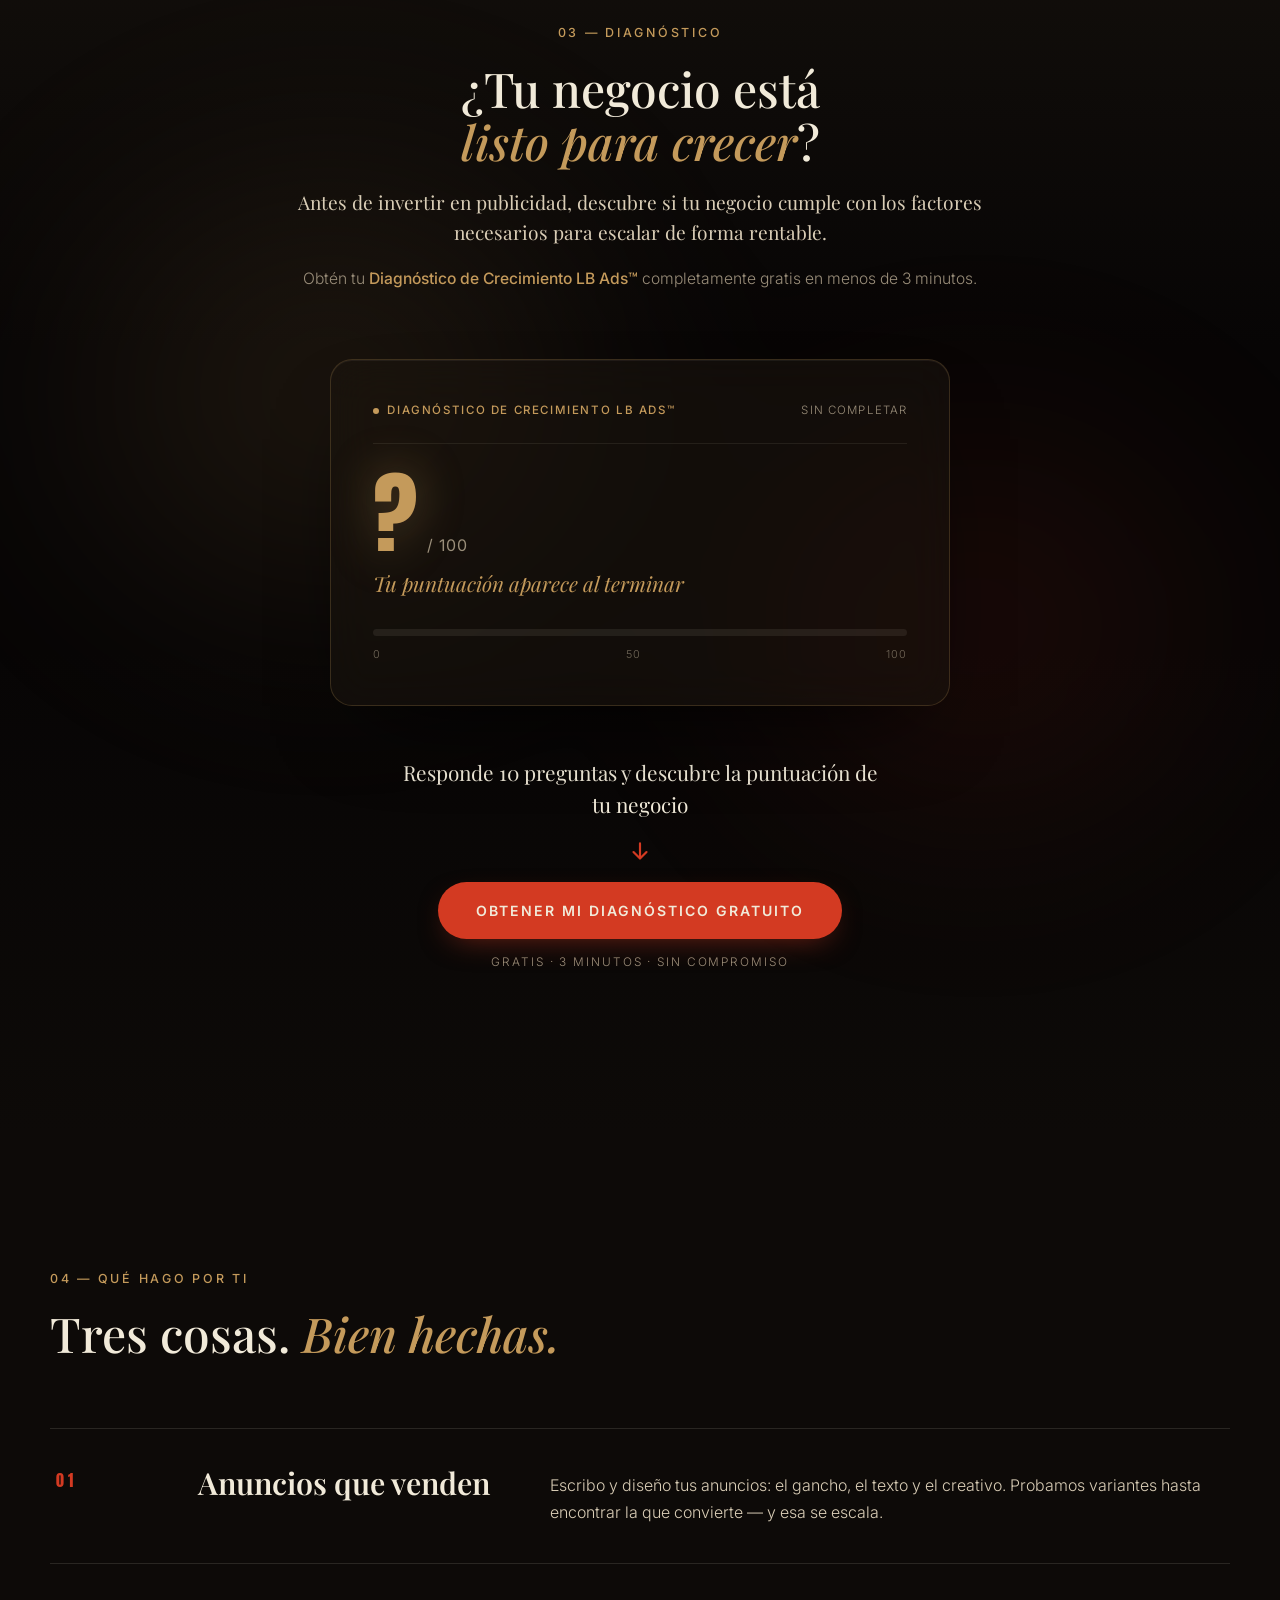
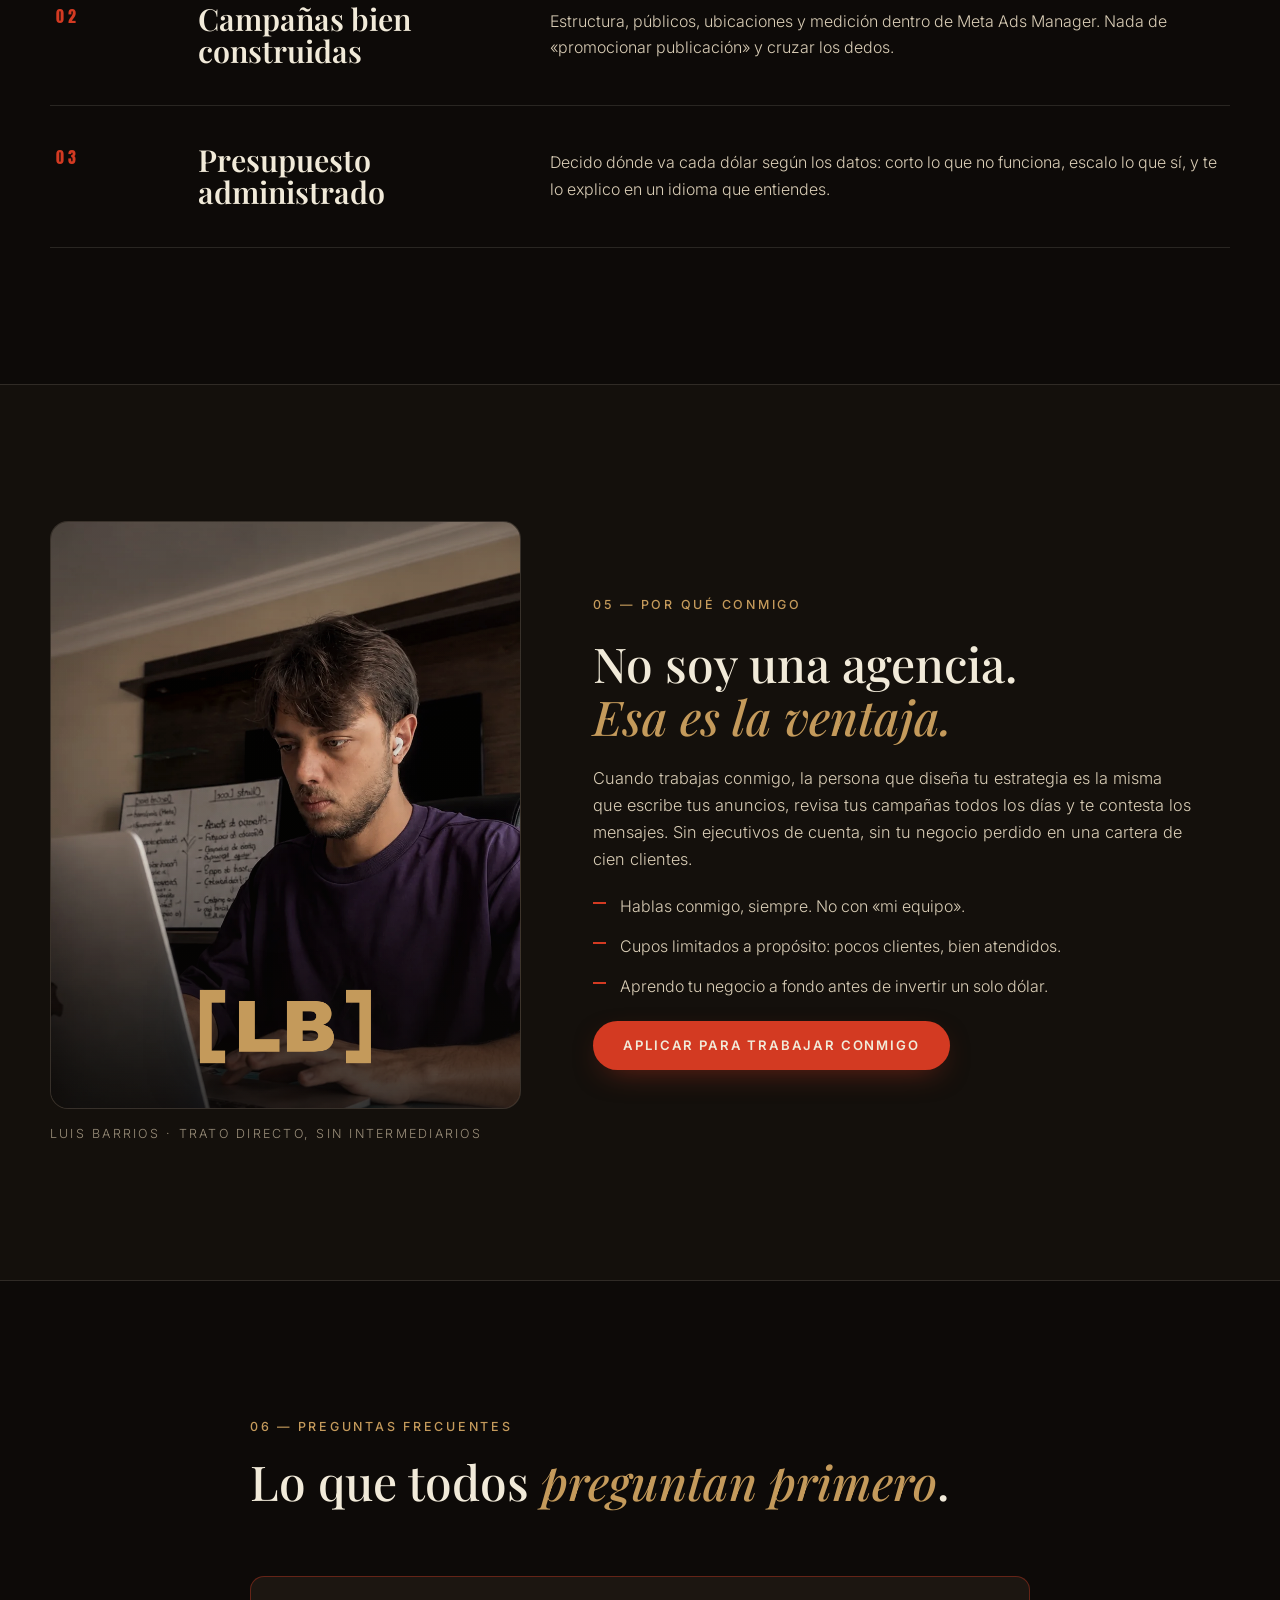
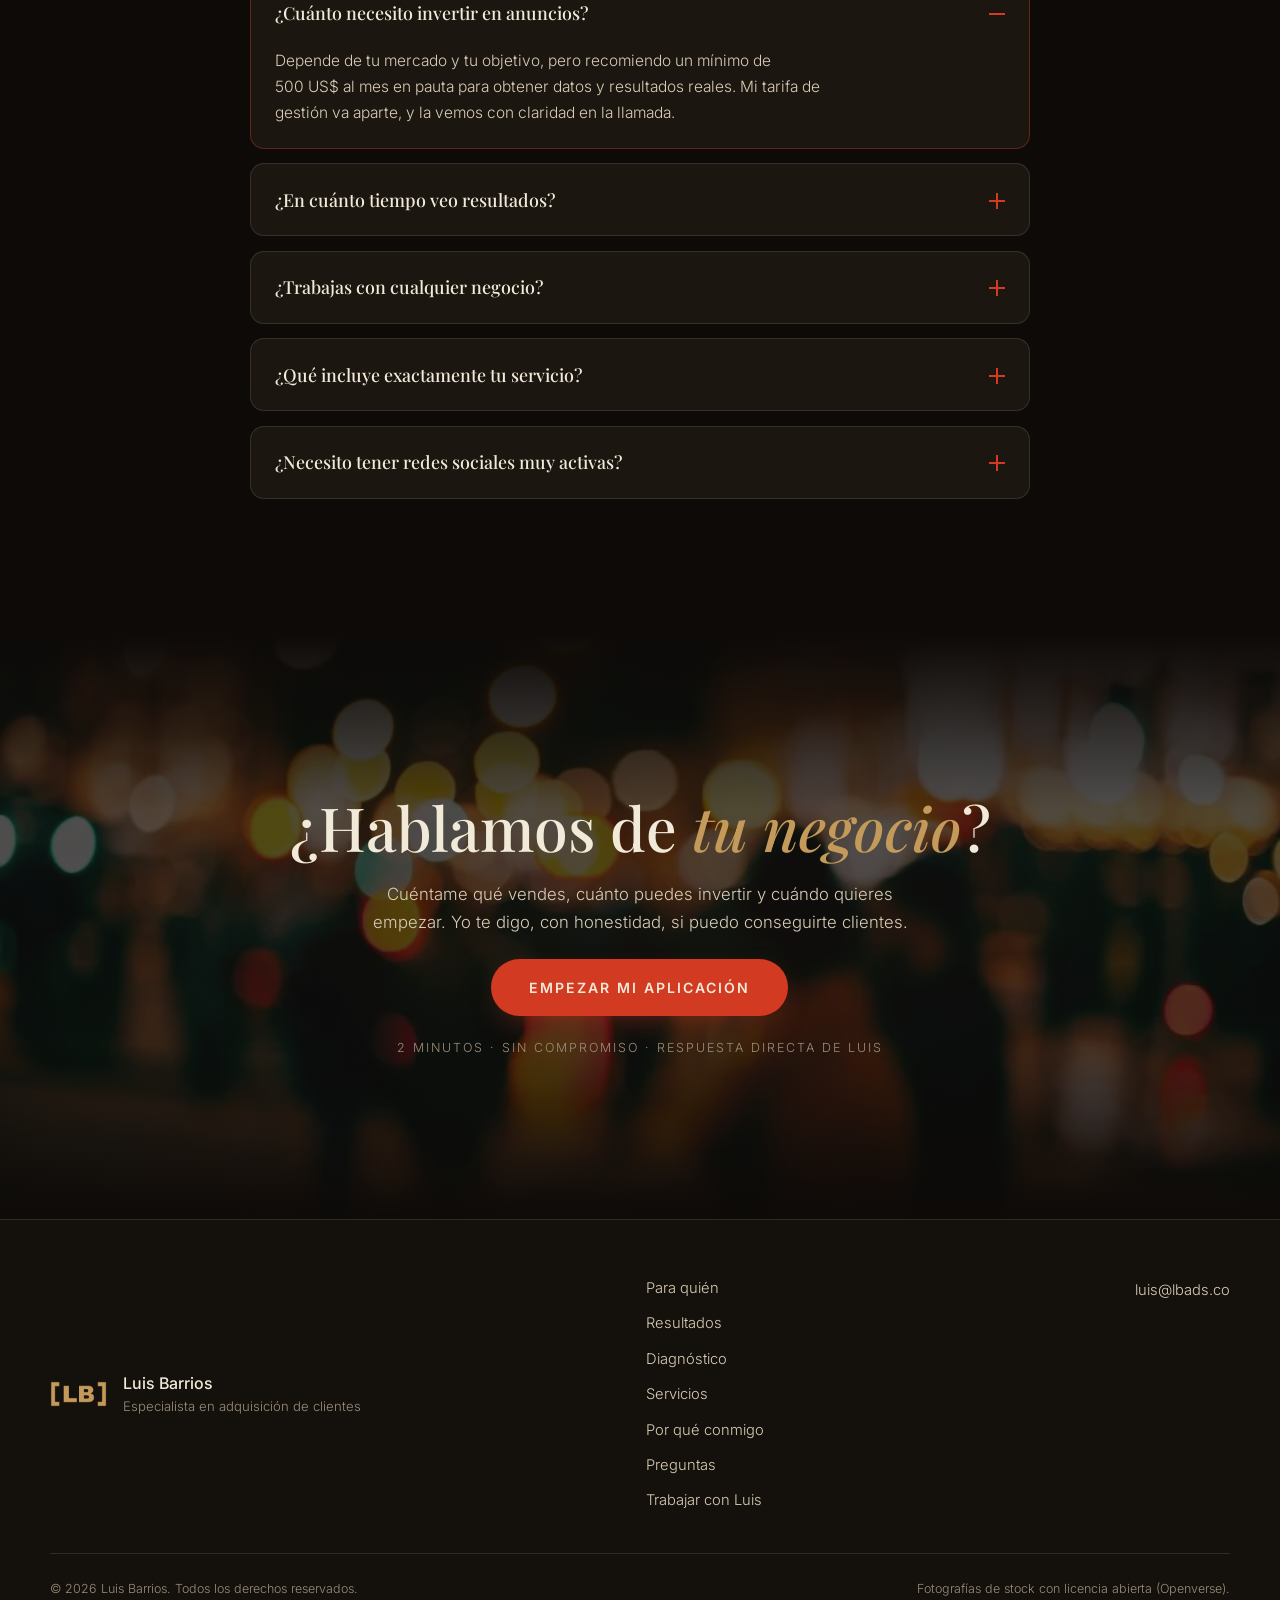
==== commit c64f19a6: "Add files via upload" ====
--- a/index.html
+++ b/index.html
@@ -11,7 +11,7 @@
   <link rel="stylesheet" href="https://fonts.googleapis.com/css2?family=Anton&family=Playfair+Display:ital,wght@0,500;0,600;1,500;1,600&family=Inter:wght@300;400;500;600&display=swap" />
 
   <link rel="preload" as="image" href="assets/img/luis-hero.webp" fetchpriority="high" />
-  <link rel="stylesheet" href="styles.css?v=20260708" />
+  <link rel="stylesheet" href="styles.css?v=20260716" />
   <noscript><style>.reveal { opacity: 1; transform: none; } .splash { display: none; }</style></noscript>
   <link rel="icon" type="image/png" href="assets/img/favicon.png" />
 </head>
@@ -30,10 +30,8 @@
         <img class="nav-mark" src="assets/img/logo-lb.png?v=2" alt="[LB] — Luis Barrios" />
       </a>
       <nav class="nav-links" aria-label="Secciones">
-        <a href="#para-quien">Para quién</a>
         <a href="#resultados">Resultados</a>
-        <a href="#servicios">Servicios</a>
-        <a href="#proceso">Proceso</a>
+        <a class="nav-hl" href="#diagnostico"><span class="nav-hl-dot" aria-hidden="true"></span>Diagnóstico</a>
         <a href="#faq">Preguntas</a>
       </nav>
       <a class="btn btn-primary nav-cta" href="aplicar.html">Trabajar con Luis</a>
@@ -46,10 +44,8 @@
   <!-- Mobile menu -->
   <div class="menu-mobile" data-menu>
     <nav aria-label="Menú móvil">
-      <a href="#para-quien">Para quién</a>
       <a href="#resultados">Resultados</a>
-      <a href="#servicios">Servicios</a>
-      <a href="#proceso">Proceso</a>
+      <a class="menu-hl" href="#diagnostico">Diagnóstico</a>
       <a href="#faq">Preguntas</a>
       <a class="btn btn-primary" href="aplicar.html">Trabajar con Luis</a>
     </nav>
@@ -177,11 +173,45 @@
       </div>
     </section>
 
-    <!-- ============================ PROBLEMA ============================ -->
-    <section class="section section-editorial">
-      <div class="container container-narrow">
-        <h2 class="editorial-title reveal">Publicar todos los días <em>no es una estrategia</em>.</h2>
-        <p class="editorial-copy reveal">La mayoría de los negocios publican y esperan. Los que crecen, <strong>anuncian</strong>: ponen su oferta frente a las personas correctas, en el momento correcto, con un mensaje que vende. Ese es mi trabajo.</p>
+    <!-- ============================ DIAGNÓSTICO ============================ -->
+    <section class="section section-diag" id="diagnostico">
+      <div class="diag-aura" aria-hidden="true"></div>
+      <div class="container">
+        <header class="section-head section-head-center reveal">
+          <p class="kicker">03 — Diagnóstico</p>
+          <h2 class="section-title">¿Tu negocio está <em>listo para crecer</em>?</h2>
+          <p class="diag-sub">Antes de invertir en publicidad, descubre si tu negocio cumple con los factores necesarios para escalar de forma rentable.</p>
+          <p class="diag-sub-alt">Obtén tu <strong>Diagnóstico de Crecimiento LB&nbsp;Ads™</strong> completamente gratis en menos de 3 minutos.</p>
+        </header>
+
+        <!-- Tarjeta de diagnóstico -->
+        <figure class="diag-card reveal" data-diag data-glow>
+          <div class="diag-scan" aria-hidden="true"></div>
+          <div class="diag-card-inner">
+            <div class="diag-card-head">
+              <span class="diag-badge"><span class="diag-badge-dot"></span>Diagnóstico de Crecimiento LB&nbsp;Ads™</span>
+              <span class="diag-state">Sin completar</span>
+            </div>
+
+            <div class="diag-score">
+              <span class="diag-num diag-num-q" aria-hidden="true">?</span>
+              <span class="diag-den">/ 100</span>
+            </div>
+            <p class="diag-verdict">Tu puntuación aparece al terminar</p>
+
+            <div class="diag-bar diag-bar-empty" aria-hidden="true"></div>
+            <div class="diag-scale" aria-hidden="true"><span>0</span><span>50</span><span>100</span></div>
+          </div>
+        </figure>
+
+        <div class="diag-cta reveal">
+          <p class="diag-invite">Responde 10 preguntas y descubre la puntuación de tu negocio</p>
+          <span class="diag-arrow" aria-hidden="true">
+            <svg viewBox="0 0 24 24" fill="none" stroke="currentColor" stroke-width="2" stroke-linecap="round" stroke-linejoin="round"><path d="M12 5v14M6 13l6 6 6-6"/></svg>
+          </span>
+          <a class="btn btn-primary btn-lg btn-shine" href="diagnostico.html">Obtener mi Diagnóstico Gratuito</a>
+          <p class="diag-note">Gratis · 3 minutos · Sin compromiso</p>
+        </div>
       </div>
     </section>
 
@@ -189,7 +219,7 @@
     <section class="section" id="servicios">
       <div class="container">
         <header class="section-head reveal">
-          <p class="kicker">03 — Qué hago por ti</p>
+          <p class="kicker">04 — Qué hago por ti</p>
           <h2 class="section-title">Tres cosas. <em>Bien hechas.</em></h2>
         </header>
         <div class="pillars">
@@ -224,7 +254,7 @@
             <figcaption>Luis Barrios · Trato directo, sin intermediarios</figcaption>
           </figure>
           <div class="personal-copy">
-            <p class="kicker reveal">04 — Por qué conmigo</p>
+            <p class="kicker reveal">05 — Por qué conmigo</p>
             <h2 class="section-title reveal">No soy una agencia. <em>Esa es la ventaja.</em></h2>
             <p class="reveal">Cuando trabajas conmigo, la persona que diseña tu estrategia es la misma que escribe tus anuncios, revisa tus campañas todos los días y te contesta los mensajes. Sin ejecutivos de cuenta, sin tu negocio perdido en una cartera de cien clientes.</p>
             <ul class="personal-list">
@@ -238,46 +268,6 @@
       </div>
     </section>
 
-    <!-- ============================ PROCESO ============================ -->
-    <section class="section" id="proceso">
-      <div class="container">
-        <header class="section-head reveal">
-          <p class="kicker">05 — El proceso</p>
-          <h2 class="section-title">De la aplicación a los <em>primeros clientes</em>.</h2>
-        </header>
-        <ol class="steps">
-          <li class="step-item reveal">
-            <span class="step-num">01</span>
-            <div>
-              <h3>Aplica</h3>
-              <p>Respondes un formulario corto sobre tu negocio, tu situación y tu presupuesto. Dos minutos, sin rodeos.</p>
-            </div>
-          </li>
-          <li class="step-item reveal">
-            <span class="step-num">02</span>
-            <div>
-              <h3>Hablamos</h3>
-              <p>Si encajamos, agendas una llamada conmigo. Vemos tus números, tu oferta y qué resultados son realistas.</p>
-            </div>
-          </li>
-          <li class="step-item reveal">
-            <span class="step-num">03</span>
-            <div>
-              <h3>Lanzamos</h3>
-              <p>Creo los anuncios, monto las campañas en Meta Ads Manager y las ponemos a trabajar.</p>
-            </div>
-          </li>
-          <li class="step-item reveal">
-            <span class="step-num">04</span>
-            <div>
-              <h3>Optimizo y escalo</h3>
-              <p>Reviso resultados a diario, ajusto lo necesario y escalo lo que funciona. Tú recibes clientes — y reportes claros.</p>
-            </div>
-          </li>
-        </ol>
-      </div>
-    </section>
-
     <!-- ============================ FAQ ============================ -->
     <section class="section" id="faq">
       <div class="container container-narrow">
@@ -335,8 +325,9 @@
       <nav class="footer-nav" aria-label="Pie de página">
         <a href="#para-quien">Para quién</a>
         <a href="#resultados">Resultados</a>
+        <a href="#diagnostico">Diagnóstico</a>
         <a href="#servicios">Servicios</a>
-        <a href="#proceso">Proceso</a>
+        <a href="#por-que-luis">Por qué conmigo</a>
         <a href="#faq">Preguntas</a>
         <a href="aplicar.html">Trabajar con Luis</a>
       </nav>
@@ -352,7 +343,7 @@
 
   <script defer src="lib/gsap.min.js"></script>
   <script defer src="lib/ScrollTrigger.min.js"></script>
-  <script defer src="lib/manifest.js?v=20260708"></script>
-  <script defer src="main.js?v=20260708"></script>
+  <script defer src="lib/manifest.js?v=20260716"></script>
+  <script defer src="main.js?v=20260716"></script>
 </body>
 </html>
--- a/styles.css
+++ b/styles.css
@@ -242,6 +242,53 @@
 }
 .nav-links a:hover { color: var(--cream); }
 .nav-links a:hover::after { transform: scaleX(1); transform-origin: left; }
+
+/* Diagnóstico destacado: cápsula dorada con punto que late y un
+   destello que la recorre cada pocos segundos */
+.nav-links a.nav-hl {
+  display: inline-flex;
+  align-items: center;
+  gap: 0.5rem;
+  padding: 0.42rem 0.9rem;
+  border-radius: 999px;
+  border: 1px solid rgba(196, 154, 91, 0.38);
+  background: rgba(196, 154, 91, 0.08);
+  color: var(--gold);
+  overflow: hidden;
+  isolation: isolate;
+  transition: border-color 0.35s var(--ease-out), background 0.35s var(--ease-out),
+              color 0.35s var(--ease-out), transform 0.35s var(--ease-out);
+}
+.nav-links a.nav-hl::after { display: none; }  /* sin el subrayado de los demás */
+.nav-links a.nav-hl::before {
+  content: "";
+  position: absolute; inset: 0;
+  z-index: -1;
+  background: linear-gradient(110deg, transparent 38%, rgba(196, 154, 91, 0.3) 50%, transparent 62%);
+  transform: translateX(-130%);
+  animation: navShine 5s var(--ease-soft) infinite;
+}
+@keyframes navShine {
+  0%, 62%  { transform: translateX(-130%); }
+  88%, 100% { transform: translateX(130%); }
+}
+.nav-links a.nav-hl:hover {
+  border-color: var(--gold);
+  background: rgba(196, 154, 91, 0.16);
+  color: var(--cream);
+  transform: translateY(-1px);
+}
+.nav-hl-dot {
+  width: 5px; height: 5px;
+  border-radius: 50%;
+  background: var(--accent);
+  flex: 0 0 auto;
+  animation: navDot 2.2s ease-in-out infinite;
+}
+@keyframes navDot {
+  0%, 100% { opacity: 1; transform: scale(1); box-shadow: 0 0 0 0 rgba(211, 58, 34, 0.5); }
+  50%      { opacity: 0.6; transform: scale(0.72); box-shadow: 0 0 0 5px rgba(211, 58, 34, 0); }
+}
 .nav-cta { display: none; margin-left: 0.5rem; }
 
 .nav-burger {
@@ -282,6 +329,10 @@
   transition: opacity 0.5s var(--ease-out), transform 0.5s var(--ease-out), color 0.3s;
 }
 .menu-mobile nav a:not(.btn):hover { color: var(--accent); }
+/* Diagnóstico destacado. Va DESPUÉS de la regla de arriba a propósito:
+   tienen la misma especificidad, así que gana la última en el archivo. */
+.menu-mobile nav a.menu-hl { color: var(--gold); }
+.menu-mobile nav a.menu-hl:hover { color: var(--accent); }
 .menu-mobile.is-open nav a:not(.btn) { opacity: 1; transform: none; }
 .menu-mobile.is-open nav a:nth-child(1) { transition-delay: 0.06s; }
 .menu-mobile.is-open nav a:nth-child(2) { transition-delay: 0.12s; }
@@ -485,7 +536,7 @@
 .section-title em { font-style: italic; color: var(--gold); }
 
 /* Single-column grids: never let content max-width inflate the track */
-.cards-3, .pillars, .steps, .proof-grid, .faq,
+.cards-3, .pillars, .proof-grid, .faq,
 .footer-inner, .personal-copy, .fstep-inner, .foptions, .cta-inner {
   grid-template-columns: minmax(0, 1fr);
 }
@@ -544,29 +595,6 @@
   font-weight: 600;
 }
 .card p { color: var(--cream-2); font-size: 0.98rem; }
-
-/* =============================================================
-   11. Editorial
-   ============================================================= */
-.section-editorial {
-  background: var(--bg-2);
-  border-block: 1px solid var(--line);
-  text-align: center;
-}
-.editorial-title {
-  font-family: var(--serif);
-  font-weight: 500;
-  font-size: clamp(1.9rem, 5vw, 3.2rem);
-  line-height: 1.15;
-  margin-bottom: 1.6rem;
-}
-.editorial-title em { font-style: italic; color: var(--accent); }
-.editorial-copy {
-  font-size: clamp(1.05rem, 2.2vw, 1.25rem);
-  color: var(--cream-2);
-  max-width: 44rem;
-  margin-inline: auto;
-}
 
 /* =============================================================
    12. Pillars (Servicios)
@@ -679,43 +707,6 @@
 }
 
 /* =============================================================
-   14. Steps (Proceso)
-   ============================================================= */
-.steps {
-  list-style: none;
-  padding: 0;
-  display: grid;
-  gap: 1.2rem;
-  counter-reset: step;
-}
-.step-item {
-  display: grid;
-  grid-template-columns: auto 1fr;
-  gap: 1.4rem;
-  align-items: start;
-  padding: 1.8rem 1.6rem;
-  background: var(--bg-3);
-  border: 1px solid var(--line);
-  border-radius: 16px;
-  transition: border-color 0.5s var(--ease-out), transform 0.5s var(--ease-out);
-}
-.step-item:hover { border-color: rgba(196, 154, 91, 0.4); transform: translateX(6px); }
-.step-num {
-  font-family: var(--display);
-  font-size: clamp(1.6rem, 4vw, 2.2rem);
-  line-height: 1;
-  color: var(--accent);
-  padding-top: 0.15rem;
-}
-.step-item h3 {
-  font-family: var(--serif);
-  font-size: 1.3rem;
-  font-weight: 600;
-  margin-bottom: 0.35rem;
-}
-.step-item p { color: var(--cream-2); font-size: 0.98rem; }
-
-/* =============================================================
    15. Results
    ============================================================= */
 .section-results { background: var(--bg-2); border-block: 1px solid var(--line); }
@@ -798,6 +789,264 @@
   color: var(--mute);
 }
 .proof-cta { margin-top: 1.5rem; text-align: center; }
+
+/* =============================================================
+   15.5 Diagnóstico — tarjeta premium + pilares
+   ============================================================= */
+.section-diag {
+  position: relative;
+  overflow: clip;
+  /* Puente cromático: entra desde el gris de Resultados, se hunde en un
+     negro más profundo (la tarjeta flota) y sale al negro de Servicios */
+  background: linear-gradient(180deg,
+    var(--bg-2) 0%, #070505 38%, #070505 62%, var(--bg) 100%);
+  border-top: 1px solid var(--line);
+  padding-block: clamp(6rem, 13vw, 10rem);
+}
+/* Aura viva de fondo (solo escritorio: el blur grande es caro en móvil) */
+.diag-aura {
+  position: absolute;
+  inset: 8% -5%;
+  z-index: 0;
+  pointer-events: none;
+  background:
+    radial-gradient(38% 44% at 28% 40%, rgba(196, 154, 91, 0.13) 0%, transparent 70%),
+    radial-gradient(34% 40% at 74% 62%, rgba(211, 58, 34, 0.11) 0%, transparent 70%);
+  filter: blur(80px);
+  animation: diagAura 18s ease-in-out infinite alternate;
+}
+@keyframes diagAura {
+  from { transform: translate3d(-2%, -1.5%, 0) scale(1); opacity: 0.75; }
+  to   { transform: translate3d(2%, 1.5%, 0) scale(1.1); opacity: 1; }
+}
+.section-diag .container { position: relative; z-index: 1; }
+.diag-sub {
+  font-family: var(--serif);
+  font-size: clamp(1.02rem, 2.1vw, 1.2rem);
+  line-height: 1.6;
+  color: var(--cream-2);
+  max-width: 46rem;
+}
+.diag-sub-alt {
+  font-size: 0.98rem;
+  color: var(--mute);
+  max-width: 44rem;
+}
+.diag-sub-alt strong { color: var(--gold); font-weight: 500; }
+
+/* ---- Tarjeta ---- */
+.diag-card {
+  position: relative;
+  max-width: 620px;
+  margin: clamp(2.5rem, 5vw, 3.5rem) auto 0;
+  border-radius: 22px;
+  overflow: clip;
+  /* Fallback sólido primero (Firefox antiguo / sin backdrop-filter) */
+  background: rgba(26, 20, 15, 0.92);
+  border: 1px solid rgba(196, 154, 91, 0.22);
+  box-shadow:
+    0 40px 90px -40px rgba(0, 0, 0, 0.9),
+    inset 0 1px 0 rgba(241, 234, 217, 0.06);
+  transition: border-color 0.6s var(--ease-out), box-shadow 0.6s var(--ease-out),
+              transform 0.6s var(--ease-out);
+}
+@supports (backdrop-filter: blur(20px)) {
+  .diag-card {
+    background: rgba(26, 20, 15, 0.55);
+    backdrop-filter: blur(22px) saturate(135%);
+    -webkit-backdrop-filter: blur(22px) saturate(135%);
+  }
+}
+.diag-card:hover {
+  border-color: rgba(196, 154, 91, 0.4);
+  box-shadow:
+    0 46px 100px -40px rgba(0, 0, 0, 0.95),
+    0 0 70px -30px rgba(196, 154, 91, 0.3),
+    inset 0 1px 0 rgba(241, 234, 217, 0.09);
+}
+/* Brillo que sigue al cursor */
+.diag-card::after {
+  content: "";
+  position: absolute; inset: 0;
+  border-radius: inherit;
+  background: radial-gradient(420px circle at var(--hx, 50%) var(--hy, 0%),
+    rgba(196, 154, 91, 0.1), transparent 60%);
+  opacity: 0;
+  transition: opacity 0.6s var(--ease-out);
+  pointer-events: none;
+}
+.diag-card:hover::after { opacity: 1; }
+/* Barrido de escaneo — sensación de herramienta viva */
+.diag-scan {
+  position: absolute;
+  top: 0; left: -30%;
+  width: 30%; height: 100%;
+  background: linear-gradient(100deg, transparent, rgba(196, 154, 91, 0.07), transparent);
+  animation: diagScan 7s var(--ease-soft) infinite;
+  pointer-events: none;
+}
+@keyframes diagScan {
+  0%, 55%  { transform: translateX(0); }
+  100%     { transform: translateX(440%); }
+}
+.diag-card-inner {
+  position: relative;
+  z-index: 2;
+  padding: clamp(1.8rem, 4vw, 2.6rem);
+}
+.diag-card-head {
+  display: flex;
+  flex-wrap: wrap;
+  align-items: center;
+  justify-content: space-between;
+  gap: 0.7rem;
+  padding-bottom: 1.4rem;
+  border-bottom: 1px solid rgba(241, 234, 217, 0.08);
+}
+.diag-badge {
+  display: inline-flex;
+  align-items: center;
+  gap: 0.55rem;
+  font-size: 0.72rem;
+  font-weight: 500;
+  letter-spacing: 0.14em;
+  text-transform: uppercase;
+  color: var(--gold);
+}
+.diag-badge-dot {
+  width: 6px; height: 6px;
+  border-radius: 50%;
+  background: var(--gold);
+  box-shadow: 0 0 0 0 rgba(196, 154, 91, 0.6);
+  animation: diagPulse 2.6s ease-out infinite;
+}
+@keyframes diagPulse {
+  0%   { box-shadow: 0 0 0 0 rgba(196, 154, 91, 0.5); }
+  70%  { box-shadow: 0 0 0 8px rgba(196, 154, 91, 0); }
+  100% { box-shadow: 0 0 0 0 rgba(196, 154, 91, 0); }
+}
+.diag-state {
+  font-size: 0.72rem;
+  letter-spacing: 0.1em;
+  text-transform: uppercase;
+  color: var(--mute);
+}
+.diag-score {
+  display: flex;
+  align-items: baseline;
+  gap: 0.6rem;
+  margin-top: 1.8rem;
+}
+.diag-num {
+  font-family: var(--display);
+  font-size: clamp(3.6rem, 11vw, 5.6rem);
+  line-height: 0.9;
+  letter-spacing: 0.01em;
+  color: var(--cream);
+  font-variant-numeric: tabular-nums;
+  text-shadow: 0 0 44px rgba(196, 154, 91, 0.28);
+}
+.diag-den {
+  font-family: var(--sans);
+  font-size: 1rem;
+  font-weight: 400;
+  color: var(--mute);
+  letter-spacing: 0.06em;
+}
+.diag-verdict {
+  font-family: var(--serif);
+  font-style: italic;
+  font-size: clamp(1.05rem, 2.4vw, 1.3rem);
+  color: var(--gold);
+  margin-top: 0.5rem;
+}
+/* La incógnita invita a hacer el test: no promete ninguna nota */
+.diag-num-q {
+  color: var(--gold);
+  text-shadow: 0 0 48px rgba(196, 154, 91, 0.4);
+  animation: diagQ 3.2s ease-in-out infinite;
+}
+@keyframes diagQ {
+  0%, 100% { opacity: 1; }
+  50%      { opacity: 0.55; }
+}
+.diag-bar {
+  position: relative;
+  height: 7px;
+  margin-top: 1.8rem;
+  border-radius: 99px;
+  background: rgba(241, 234, 217, 0.08);
+  overflow: clip;
+}
+/* Barra sin puntuación: un brillo la recorre en espera de las respuestas */
+.diag-bar-empty::after {
+  content: "";
+  position: absolute;
+  inset: 0;
+  border-radius: inherit;
+  background: linear-gradient(90deg, transparent, rgba(196, 154, 91, 0.5), transparent);
+  transform: translateX(-100%);
+  animation: diagWait 2.6s var(--ease-soft) infinite;
+}
+@keyframes diagWait {
+  0%   { transform: translateX(-100%); }
+  60%, 100% { transform: translateX(100%); }
+}
+.diag-scale {
+  display: flex;
+  justify-content: space-between;
+  margin-top: 0.6rem;
+  font-size: 0.68rem;
+  letter-spacing: 0.1em;
+  color: rgba(154, 142, 122, 0.7);
+}
+
+/* ---- CTA ---- */
+.diag-cta {
+  display: grid;
+  justify-items: center;
+  gap: 0.9rem;
+  margin-top: clamp(2.4rem, 5vw, 3.2rem);
+}
+.diag-invite {
+  font-family: var(--serif);
+  font-size: clamp(1.05rem, 2.4vw, 1.3rem);
+  line-height: 1.5;
+  color: var(--cream);
+  text-align: center;
+  max-width: 30rem;
+}
+/* Flecha que baja al botón: señala hacia dónde ir */
+.diag-arrow {
+  display: grid;
+  place-items: center;
+  width: 40px; height: 40px;
+  margin-block: -0.2rem;
+  color: var(--accent);
+  animation: diagArrow 1.9s var(--ease-soft) infinite;
+}
+.diag-arrow svg { width: 26px; height: 26px; }
+@keyframes diagArrow {
+  0%, 100% { transform: translateY(-4px); opacity: 0.55; }
+  50%      { transform: translateY(5px); opacity: 1; }
+}
+.diag-note {
+  font-size: 0.74rem;
+  letter-spacing: 0.16em;
+  text-transform: uppercase;
+  color: var(--mute);
+}
+/* Destello premium al pasar el cursor */
+.btn-shine { position: relative; overflow: hidden; isolation: isolate; }
+.btn-shine::after {
+  content: "";
+  position: absolute; inset: 0;
+  z-index: -1;
+  background: linear-gradient(115deg, transparent 32%, rgba(255, 255, 255, 0.28) 50%, transparent 68%);
+  transform: translateX(-130%);
+  transition: transform 0.85s var(--ease-out);
+}
+.btn-shine:hover::after { transform: translateX(130%); }
 
 /* =============================================================
    16. FAQ
@@ -1029,6 +1278,15 @@
   line-height: 1.25;
 }
 .fstep-note { color: var(--mute); font-size: 0.92rem; margin-top: -0.6rem; }
+/* Etiqueta del pilar que se está evaluando (diagnóstico) */
+.fstep-pillar {
+  font-size: 0.7rem;
+  font-weight: 500;
+  letter-spacing: 0.2em;
+  text-transform: uppercase;
+  color: var(--gold);
+  margin-bottom: -0.7rem;
+}
 .fstep-hint { font-size: 0.8rem; color: var(--mute); }
 .fstep-hint kbd {
   font-family: var(--sans);
@@ -1077,7 +1335,8 @@
   transition: border-color 0.3s var(--ease-out), background 0.3s var(--ease-out),
               transform 0.3s var(--ease-out);
 }
-.foption span {
+/* Distintivo con la letra (A, B, C…) */
+.foption > span:first-child {
   display: grid; place-items: center;
   flex: 0 0 auto;
   width: 30px; height: 30px;
@@ -1088,20 +1347,107 @@
   color: var(--gold);
   transition: background 0.3s, color 0.3s, border-color 0.3s;
 }
+/* Texto de la opción, con equivalencia opcional en una segunda línea */
+.foption-txt {
+  flex: 1;
+  min-width: 0;
+  line-height: 1.35;
+}
+.foption-txt small {
+  display: block;
+  margin-top: 0.15rem;
+  font-size: 0.76rem;
+  font-weight: 400;
+  letter-spacing: 0.03em;
+  color: var(--mute);
+  transition: color 0.3s var(--ease-out);
+}
 .foption:hover {
   border-color: rgba(211, 58, 34, 0.5);
   transform: translateX(6px);
 }
-.foption:hover span { border-color: var(--accent); }
+.foption:hover > span:first-child { border-color: var(--accent); }
+.foption.is-selected .foption-txt small { color: var(--cream-2); }
 .foption.is-selected {
   border-color: var(--accent);
   background: rgba(211, 58, 34, 0.09);
 }
-.foption.is-selected span {
+.foption.is-selected > span:first-child {
   background: var(--accent);
   border-color: var(--accent);
   color: var(--cream);
 }
+
+/* =============================================================
+   19.5 Resultado del diagnóstico
+   ============================================================= */
+.fstep-result { padding-block: 5rem 7rem; align-items: start; }
+.res-inner { width: min(100%, 660px); justify-items: stretch; gap: 1.6rem; }
+.res-card { max-width: none; margin: 0; }
+.res-note {
+  margin-top: 1.6rem;
+  padding-top: 1.4rem;
+  border-top: 1px solid rgba(241, 234, 217, 0.08);
+  font-size: 0.95rem;
+  line-height: 1.6;
+  color: var(--cream-2);
+}
+/* Desglose por pilar */
+.res-pillars {
+  display: grid;
+  gap: 0.9rem;
+  margin-top: 1.6rem;
+}
+.res-pillar {
+  opacity: 0;
+  transform: translateY(10px);
+  transition: opacity 0.6s var(--ease-out), transform 0.6s var(--ease-out);
+  transition-delay: calc(var(--i) * 90ms + 300ms);
+}
+.res-pillars.is-in .res-pillar { opacity: 1; transform: none; }
+.res-pillar-top {
+  display: flex;
+  align-items: baseline;
+  justify-content: space-between;
+  gap: 1rem;
+  margin-bottom: 0.4rem;
+}
+.res-pillar-name {
+  font-size: 0.85rem;
+  color: var(--cream-2);
+}
+.res-pillar-pct {
+  font-family: var(--sans);
+  font-size: 0.78rem;
+  font-weight: 600;
+  color: var(--gold);
+  font-variant-numeric: tabular-nums;
+}
+.res-pillar-bar {
+  height: 4px;
+  border-radius: 99px;
+  background: rgba(241, 234, 217, 0.08);
+  overflow: clip;
+}
+.res-pillar-bar span {
+  display: block;
+  height: 100%;
+  width: 0;
+  border-radius: 99px;
+  background: var(--gold);
+  transition: width 1.1s var(--ease-out);
+  transition-delay: calc(var(--i) * 90ms + 400ms);
+}
+/* El pilar más flojo se marca en rojo: es el que hay que atender */
+.res-pillar.is-weak .res-pillar-pct { color: var(--accent); }
+.res-pillar.is-weak .res-pillar-bar span { background: var(--accent); }
+.res-actions {
+  display: flex;
+  flex-wrap: wrap;
+  align-items: center;
+  gap: 0.9rem;
+}
+.res-actions .btn-ghost { padding: 0.85rem 1.4rem; }
 
 .funnel-back {
   position: fixed;
@@ -1152,6 +1498,14 @@
 /* Rendimiento móvil: fuera efectos de GPU costosos (blur gigante, grano, backdrop) */
 @media (max-width: 719px) {
   .hero-mesh, .funnel-mesh, .hero-grain { display: none; }
+  /* El aura y el barrido son caros de componer en móvil; el degradado
+     de la sección ya aporta la profundidad */
+  .diag-aura, .diag-scan { display: none; }
+  .diag-card {
+    backdrop-filter: none;
+    -webkit-backdrop-filter: none;
+  }
+  .diag-card { background: rgba(26, 20, 15, 0.94); }
   /* En pantallas estrechas la foto ocupa la parte alta con plano abierto
      (se ven Luis y el celular) y se funde hacia el fondo oscuro */
   .hero-ph {
@@ -1173,7 +1527,6 @@
 
 @media (min-width: 720px) {
   .cards-3 { grid-template-columns: repeat(3, minmax(0, 1fr)); }
-  .steps { grid-template-columns: repeat(2, minmax(0, 1fr)); }
   .footer-inner { grid-template-columns: minmax(0, 1.4fr) minmax(0, 1fr) minmax(0, 1fr); }
   .footer-nav { justify-self: center; }
   .footer-contact { justify-self: end; }
@@ -1194,10 +1547,6 @@
   .pillar p { margin-top: 0.3rem; }
 }
 
-@media (min-width: 1280px) {
-  .steps { gap: 1.4rem; }
-}
-
 /* =============================================================
    21. Reduced motion — only truly intrusive effects
    ============================================================= */
@@ -1206,5 +1555,12 @@
   .hero-mesh, .funnel-mesh { animation: none; }
   .kicker-dot { animation: none; }
   .marquee-track { animation-duration: 70s; }
+  /* Bucles de fondo del diagnóstico (el contador y la barra se mantienen:
+     son informativos, no intrusivos) */
+  .diag-aura { animation: none; }
+  .diag-scan { display: none; }
+  .nav-links a.nav-hl::before { animation: none; }
+  .nav-hl-dot { animation: none; }
+  .diag-arrow { animation: none; }
   /* Micro-interactions (hover, reveals, brush, funnel steps) stay active */
 }
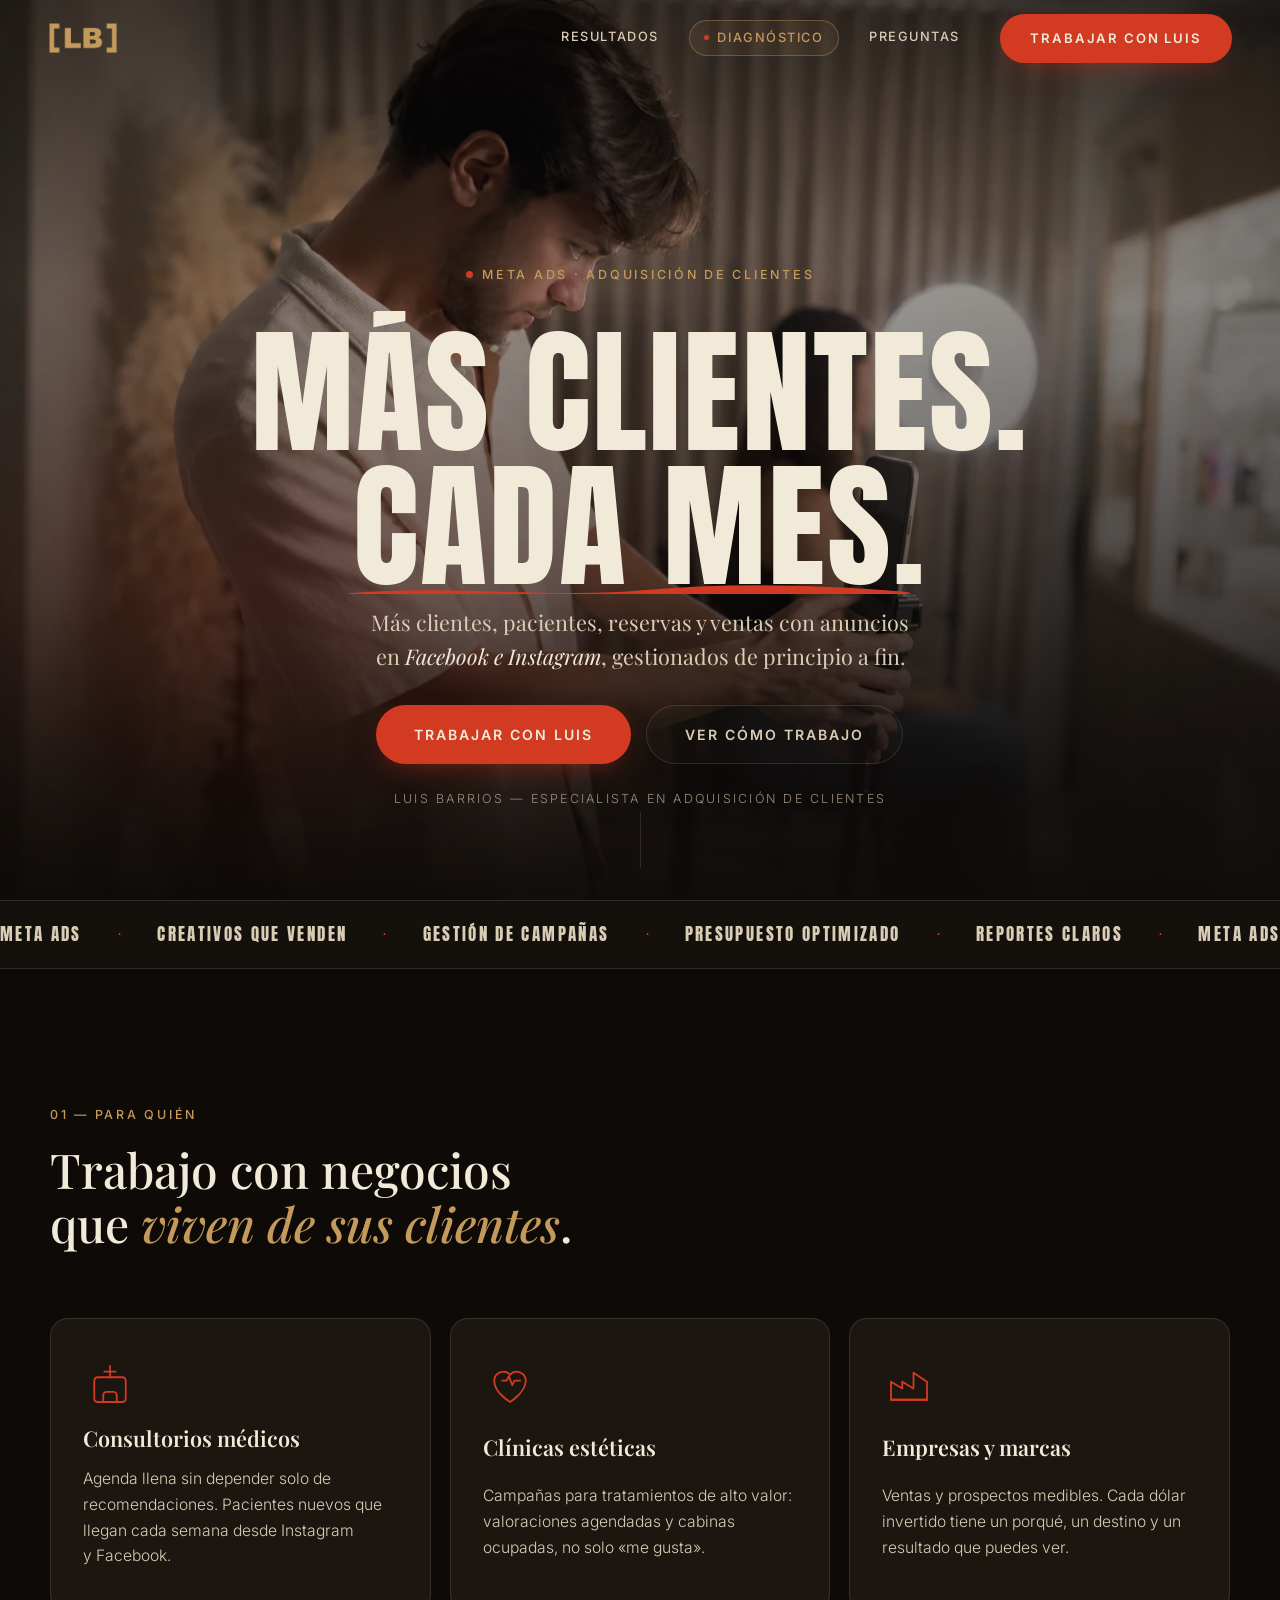
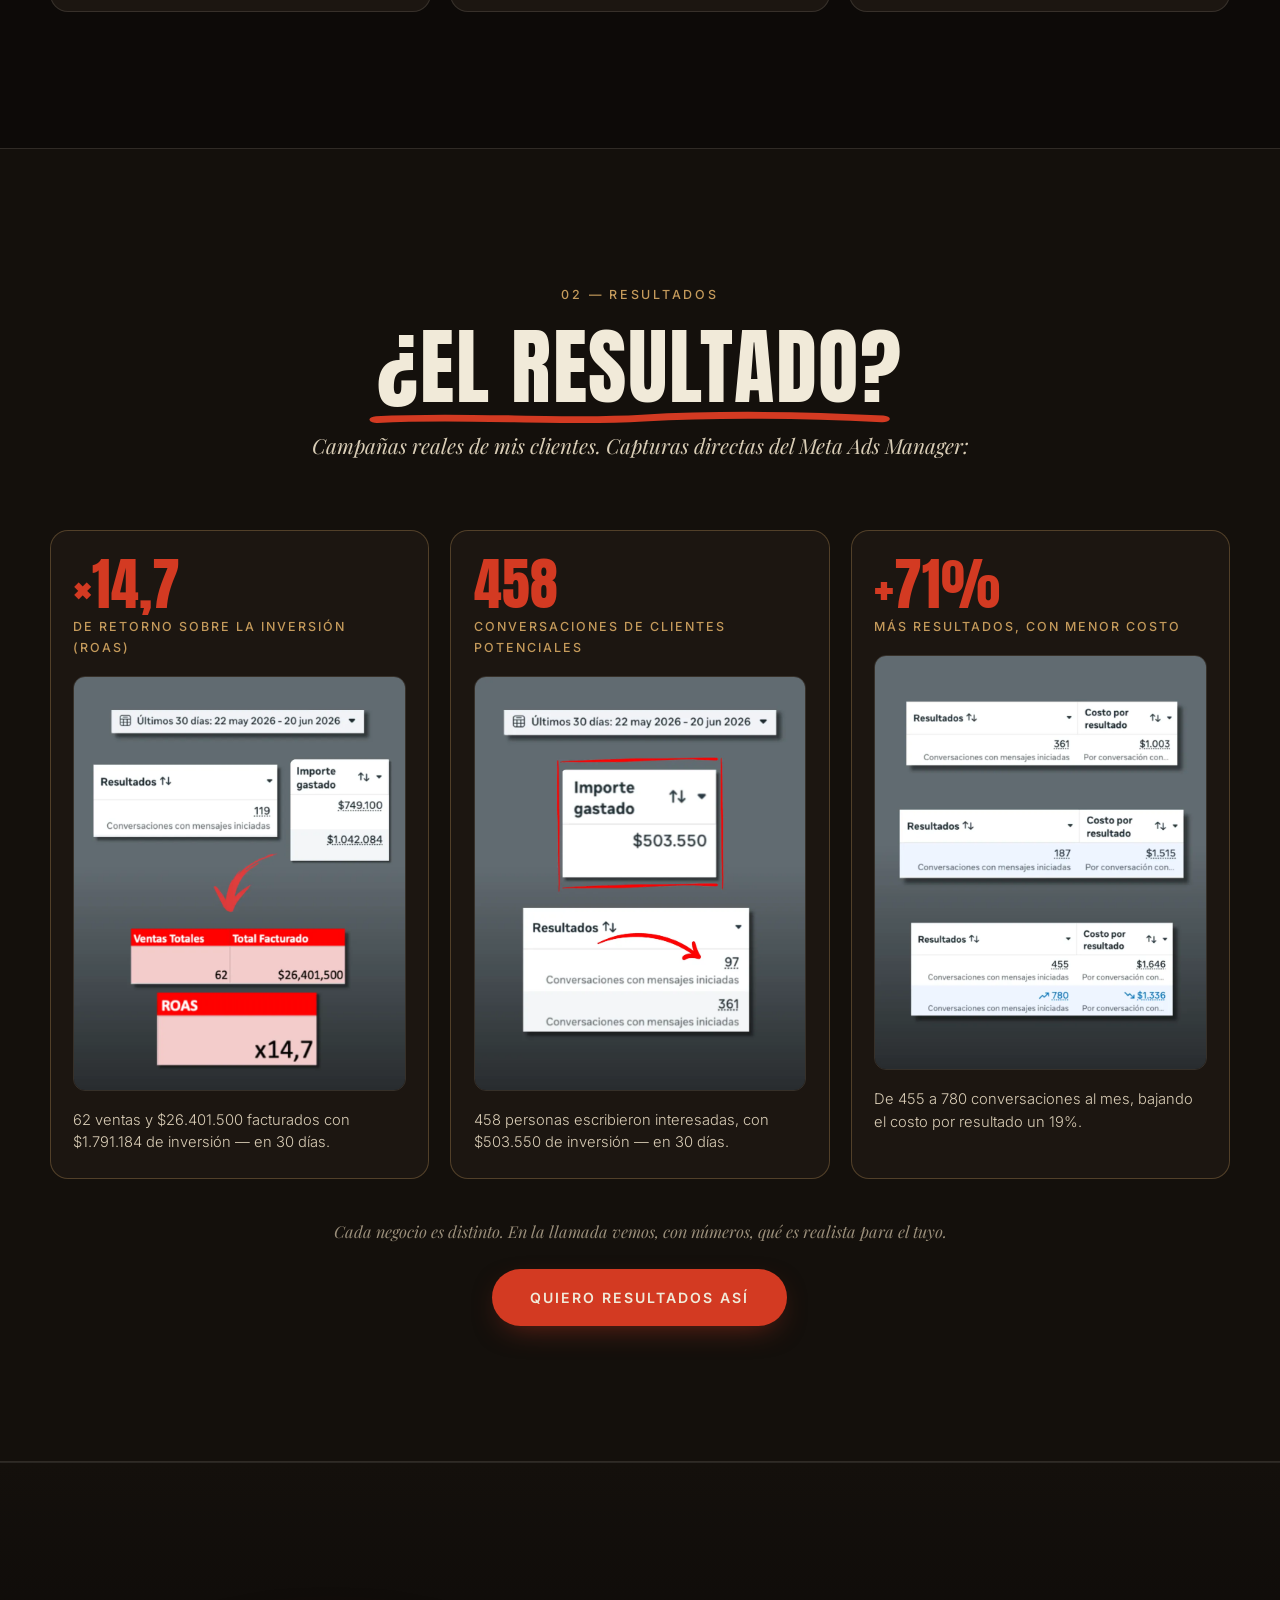
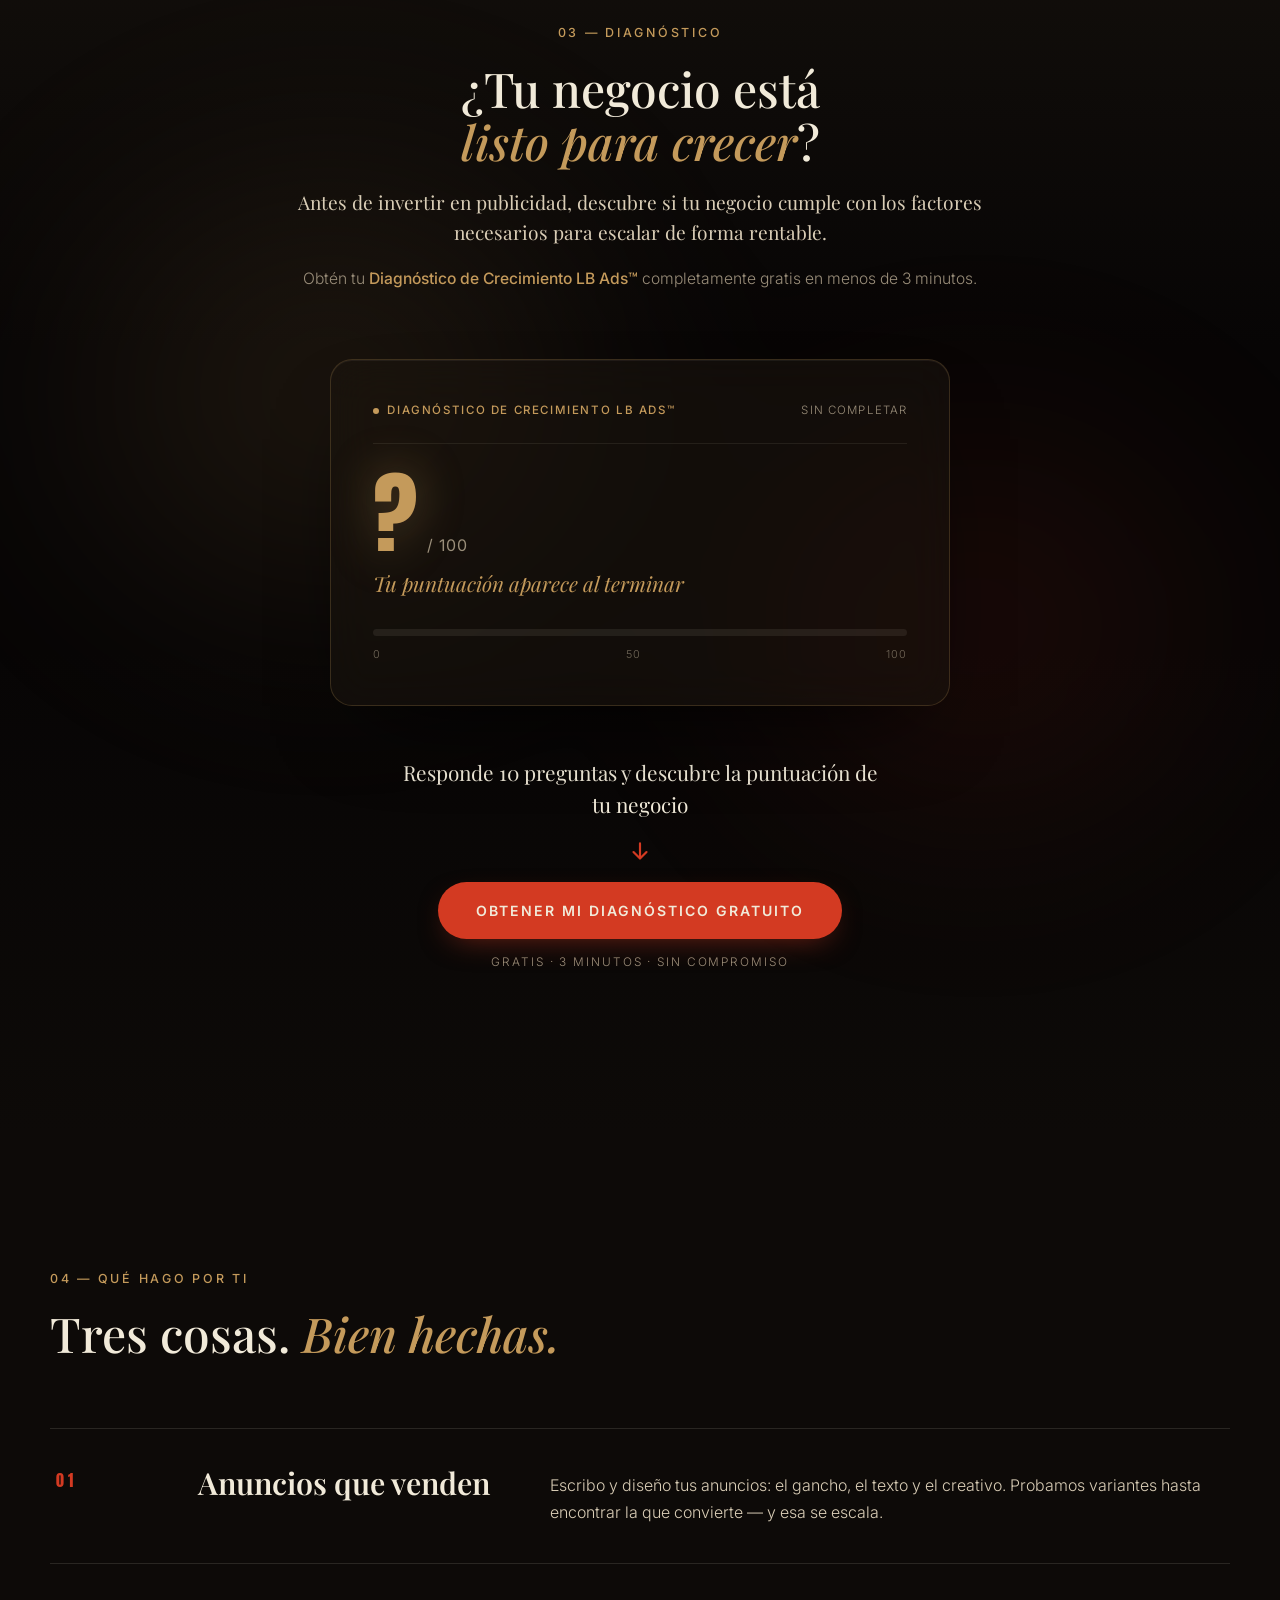
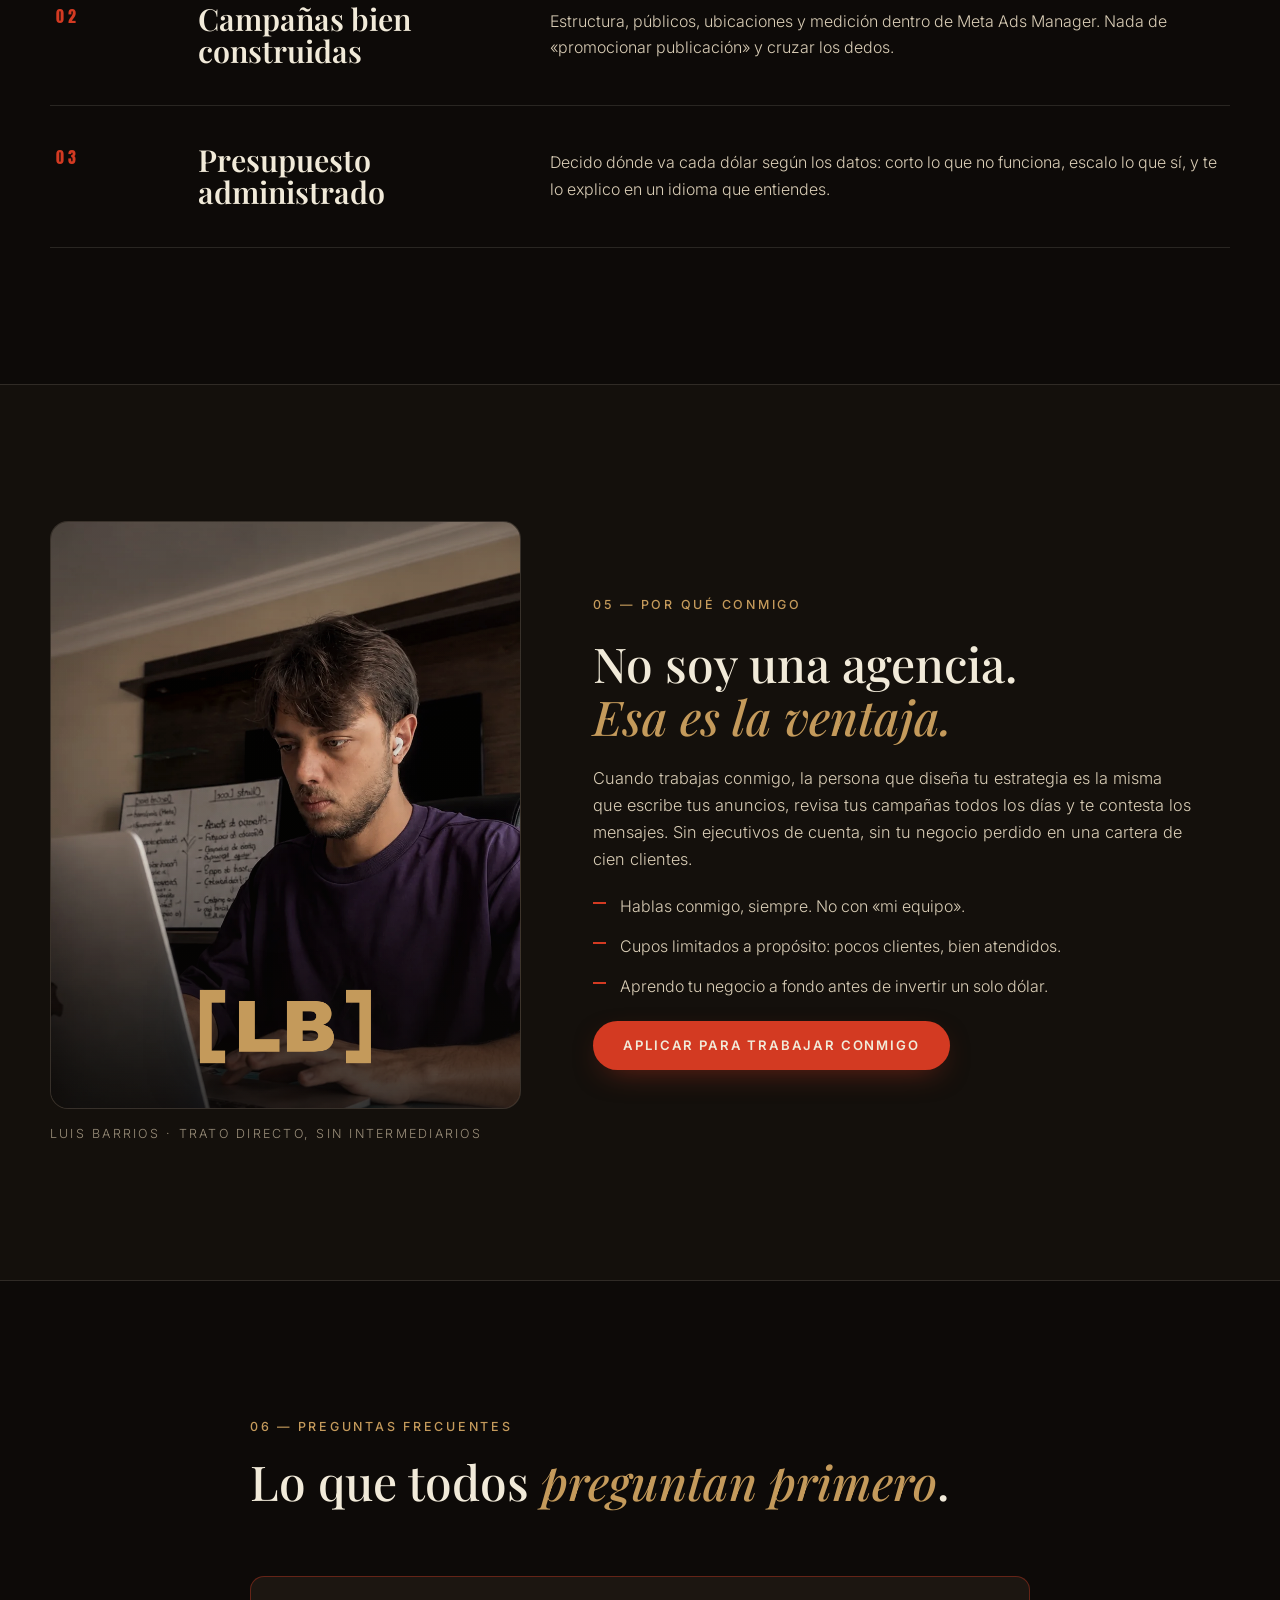
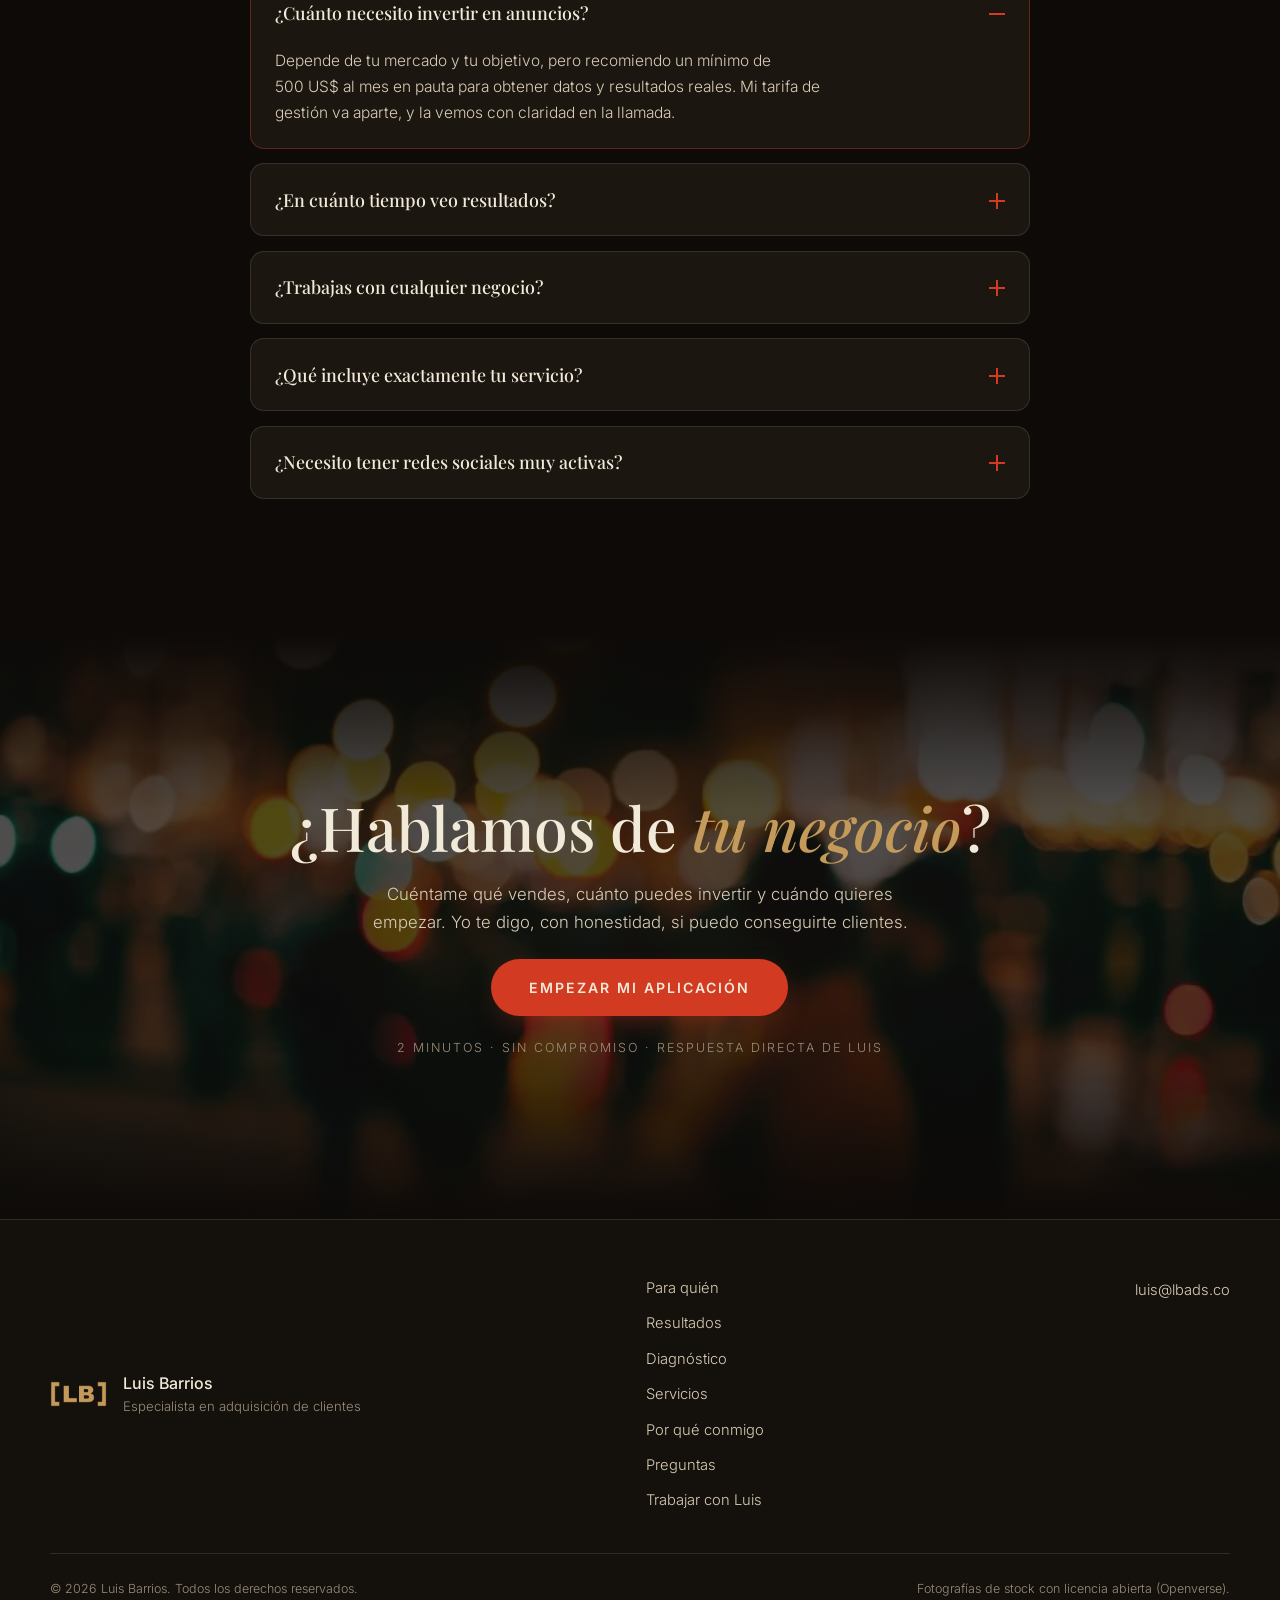
==== commit fb40aeb4: "Add files via upload" ====
--- a/index.html
+++ b/index.html
@@ -11,7 +11,7 @@
   <link rel="stylesheet" href="https://fonts.googleapis.com/css2?family=Anton&family=Playfair+Display:ital,wght@0,500;0,600;1,500;1,600&family=Inter:wght@300;400;500;600&display=swap" />
 
   <link rel="preload" as="image" href="assets/img/luis-hero.webp" fetchpriority="high" />
-  <link rel="stylesheet" href="styles.css?v=20260716" />
+  <link rel="stylesheet" href="styles.css?v=20260717" />
   <noscript><style>.reveal { opacity: 1; transform: none; } .splash { display: none; }</style></noscript>
   <link rel="icon" type="image/png" href="assets/img/favicon.png" />
 </head>
@@ -343,7 +343,7 @@
 
   <script defer src="lib/gsap.min.js"></script>
   <script defer src="lib/ScrollTrigger.min.js"></script>
-  <script defer src="lib/manifest.js?v=20260716"></script>
-  <script defer src="main.js?v=20260716"></script>
+  <script defer src="lib/manifest.js?v=20260717"></script>
+  <script defer src="main.js?v=20260717"></script>
 </body>
 </html>
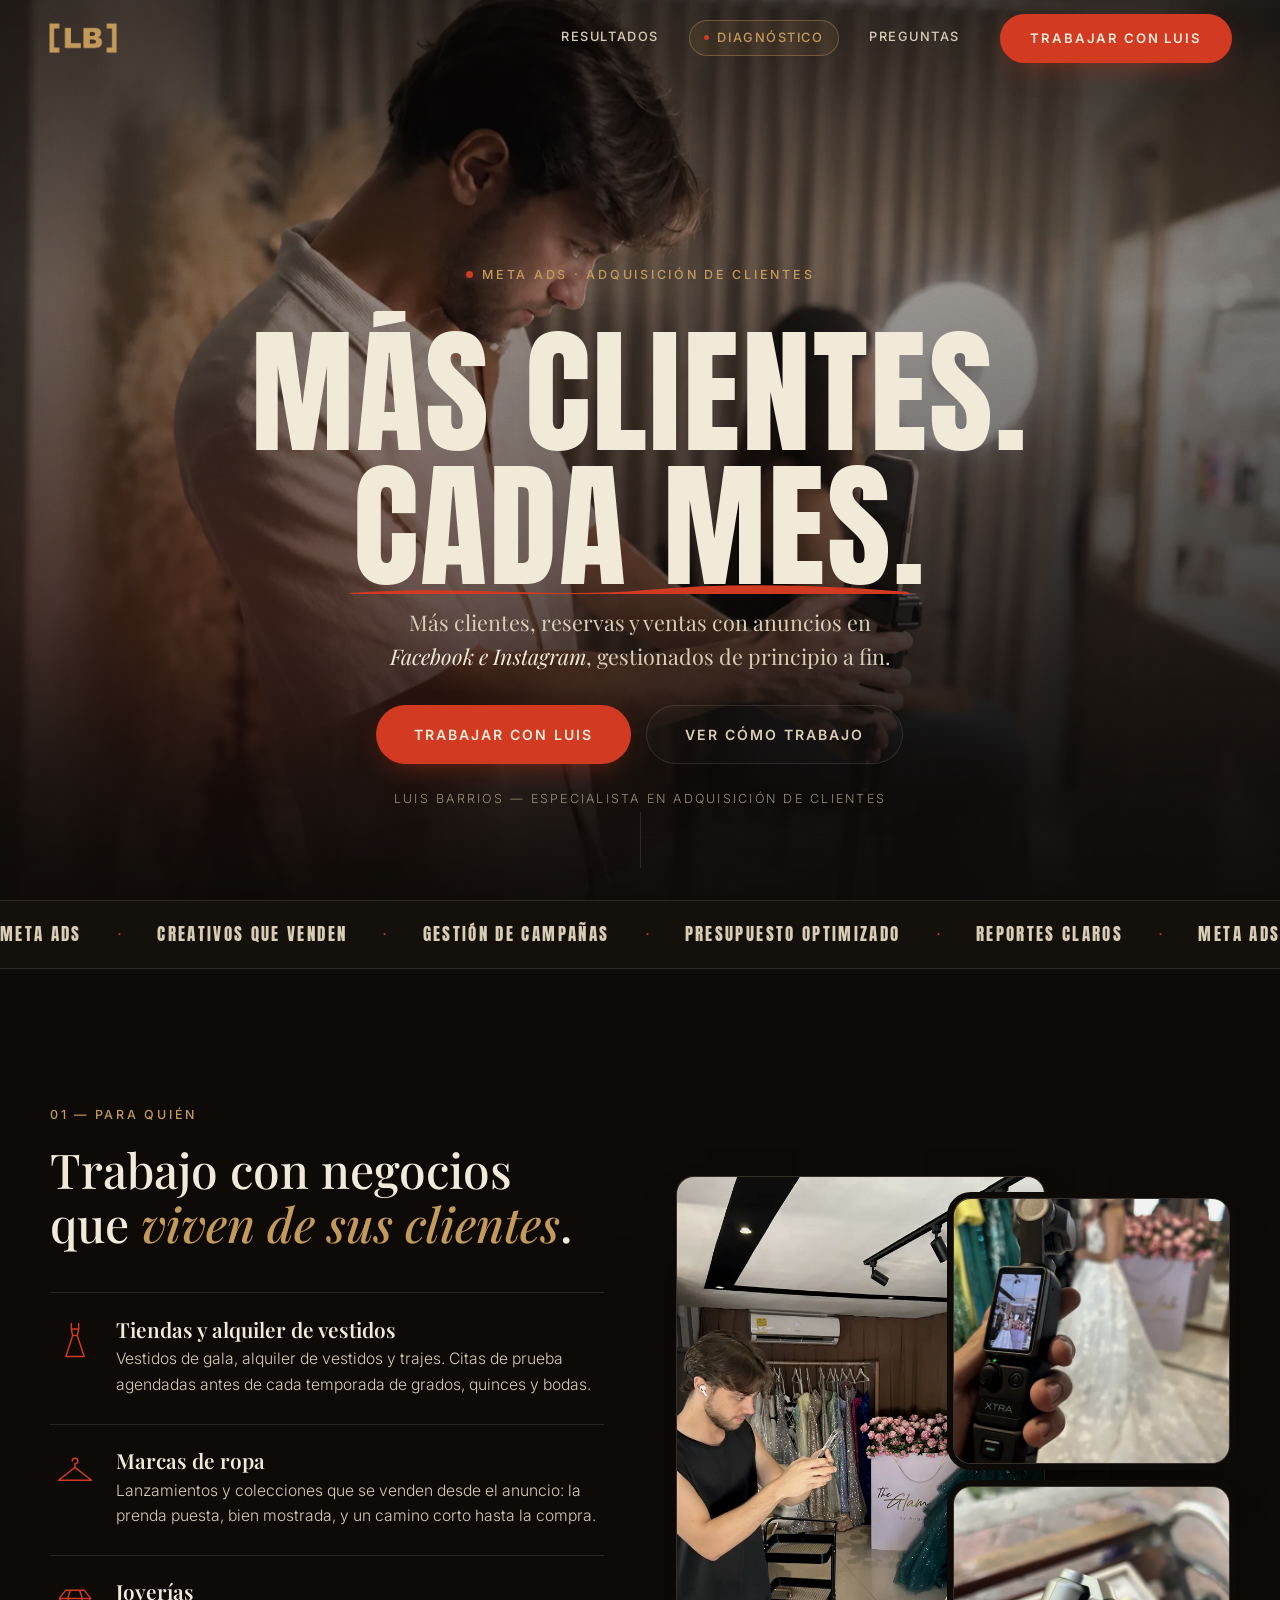
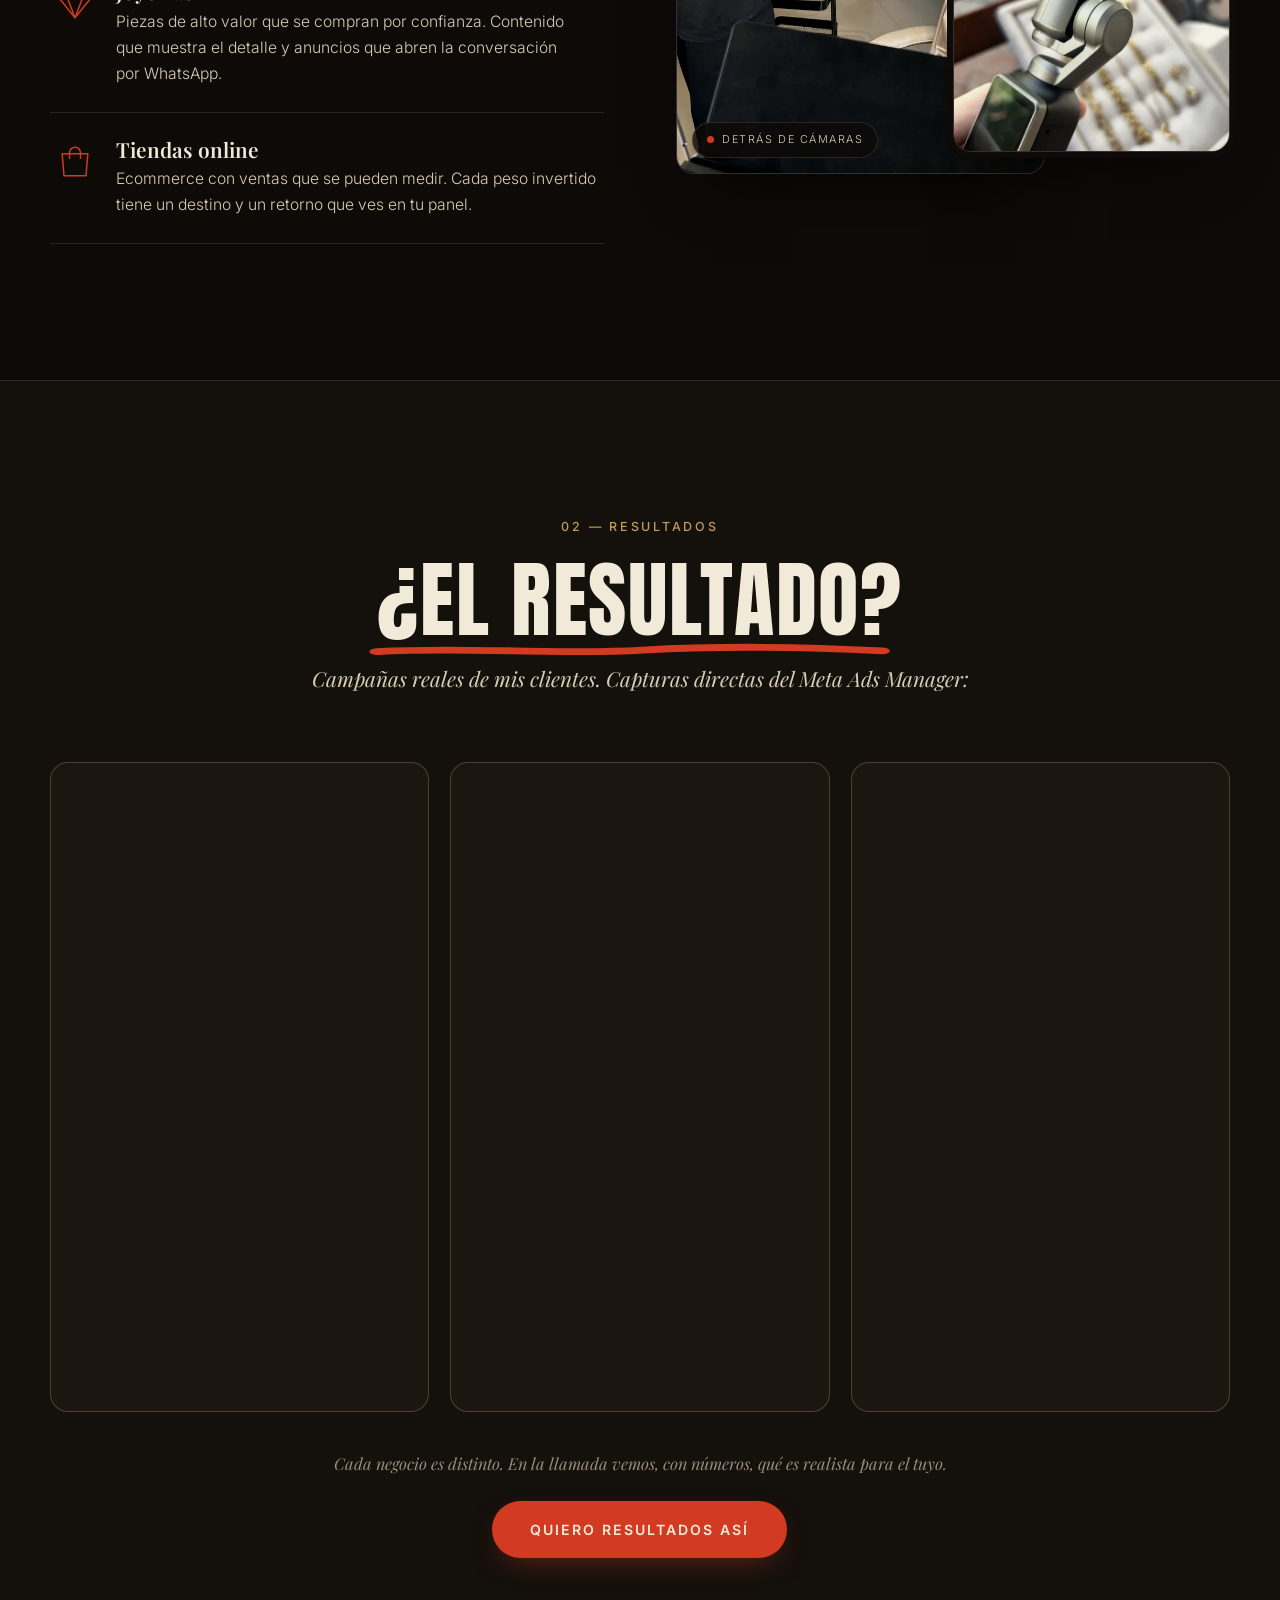
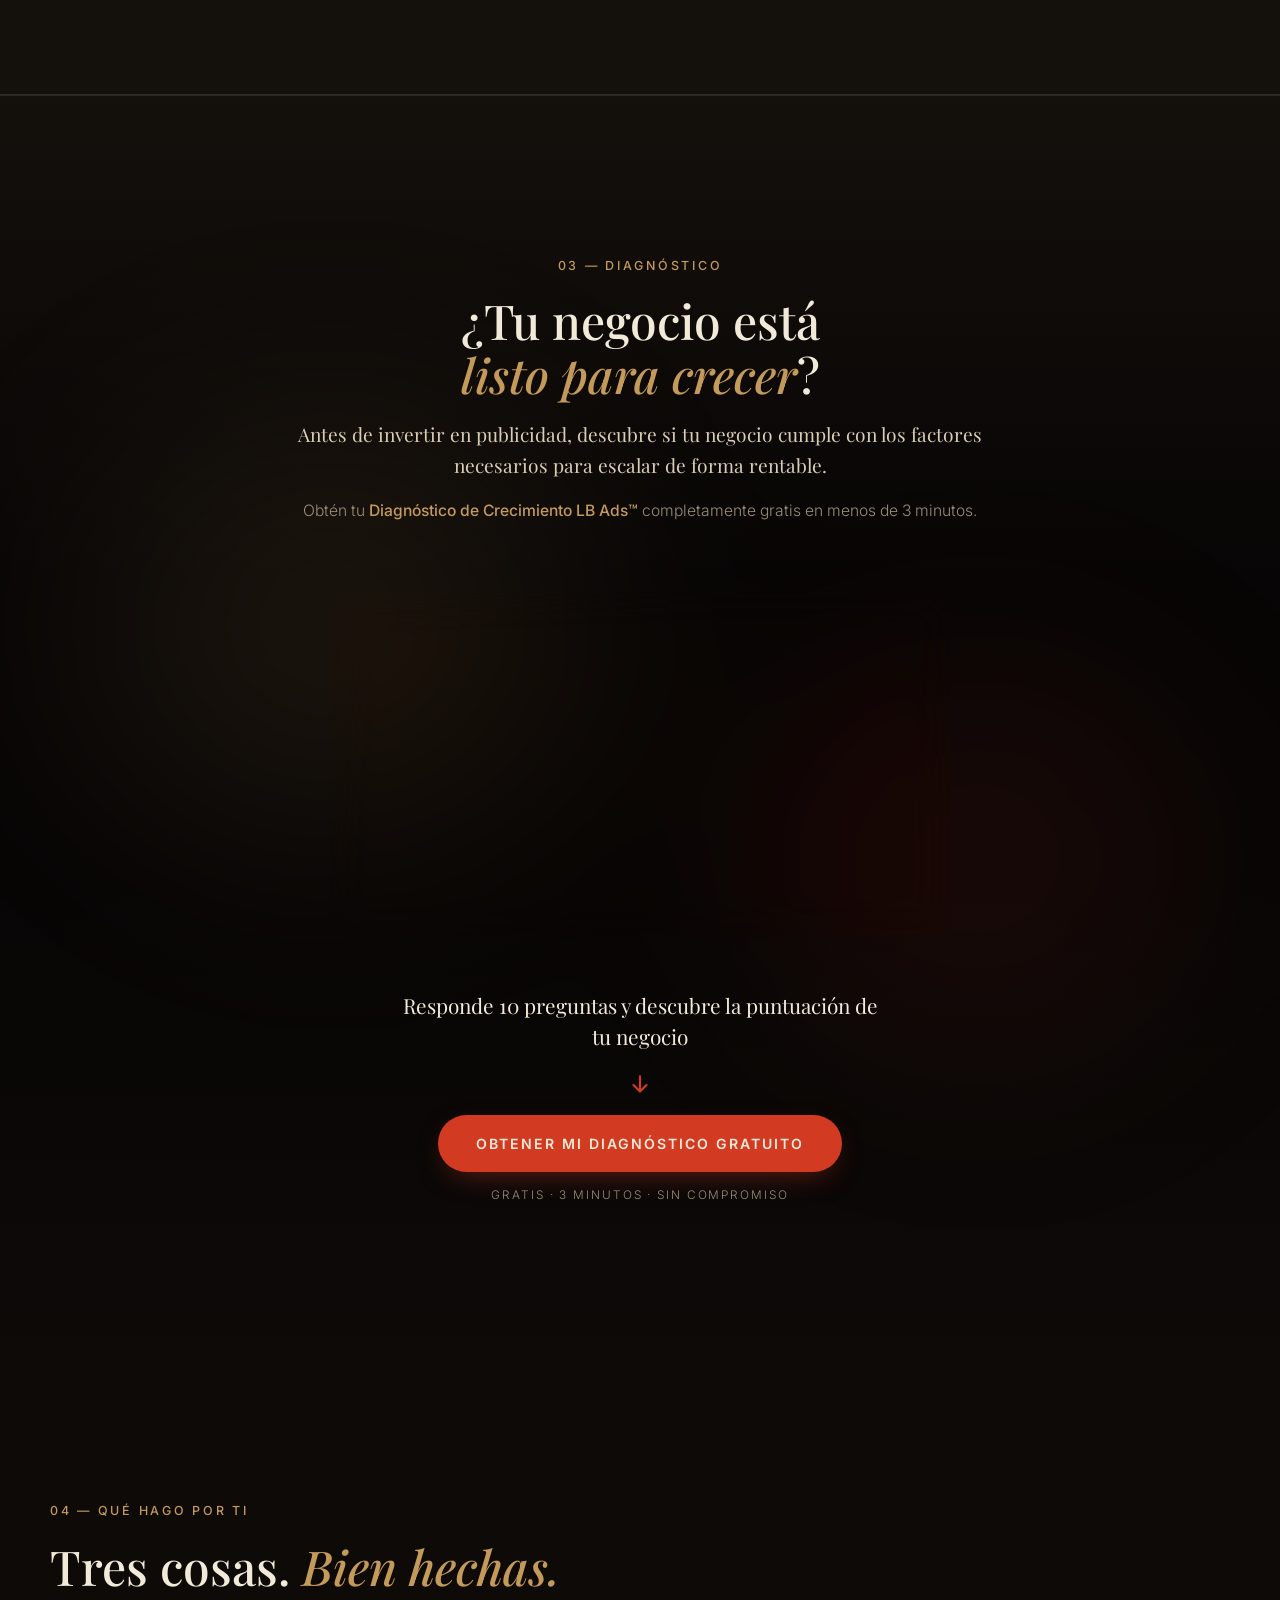
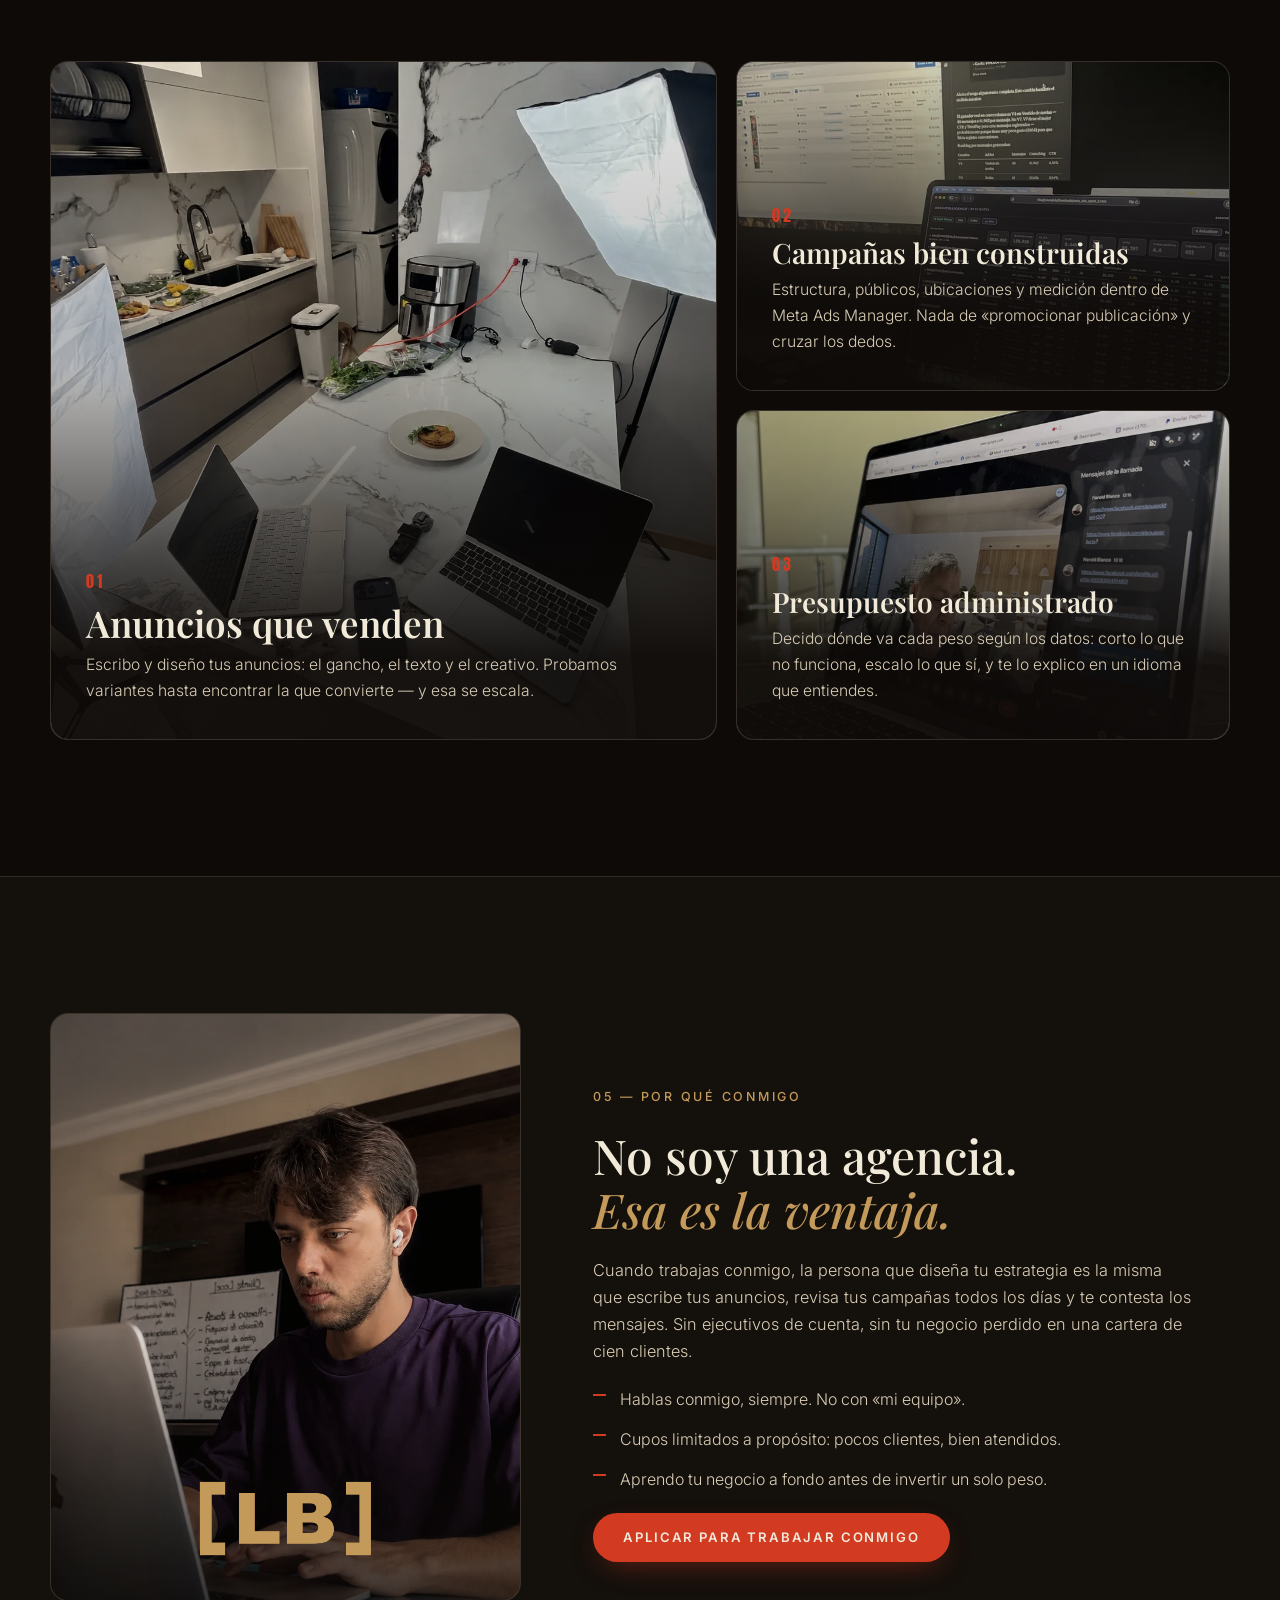
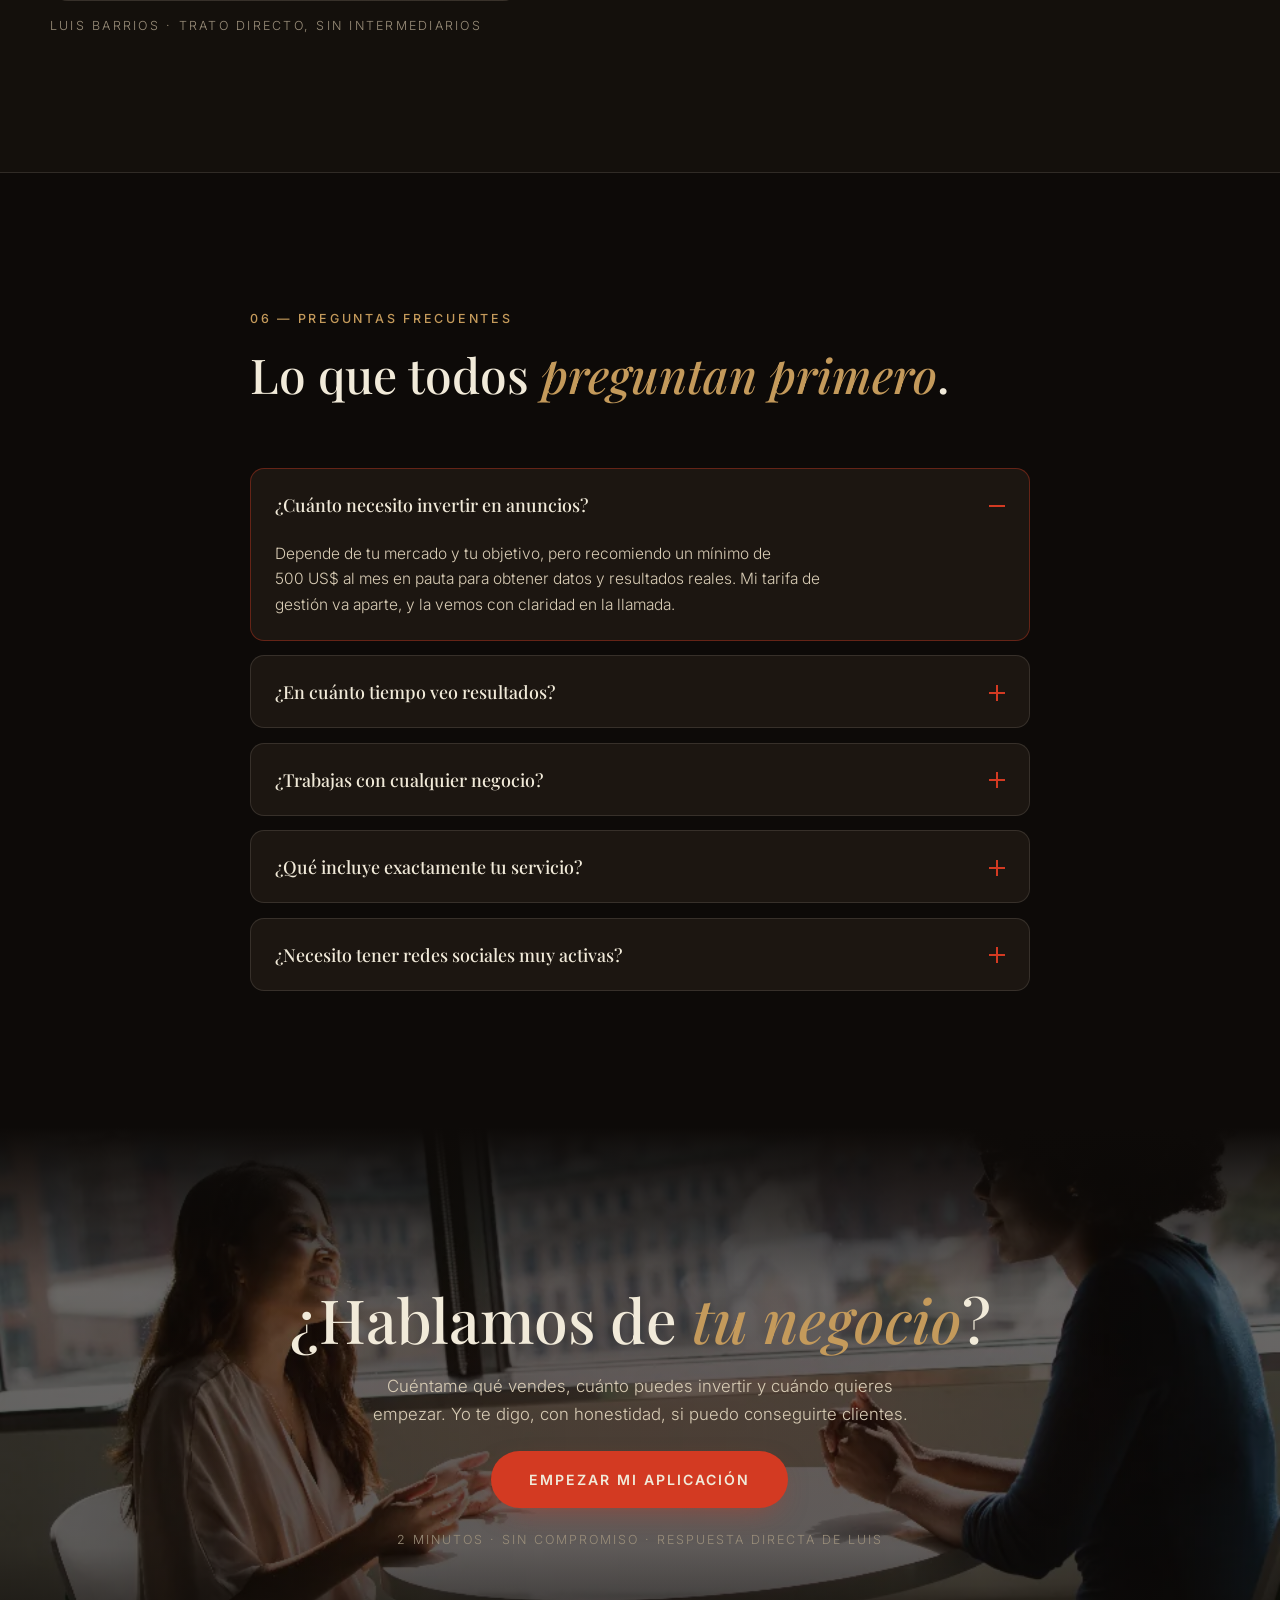
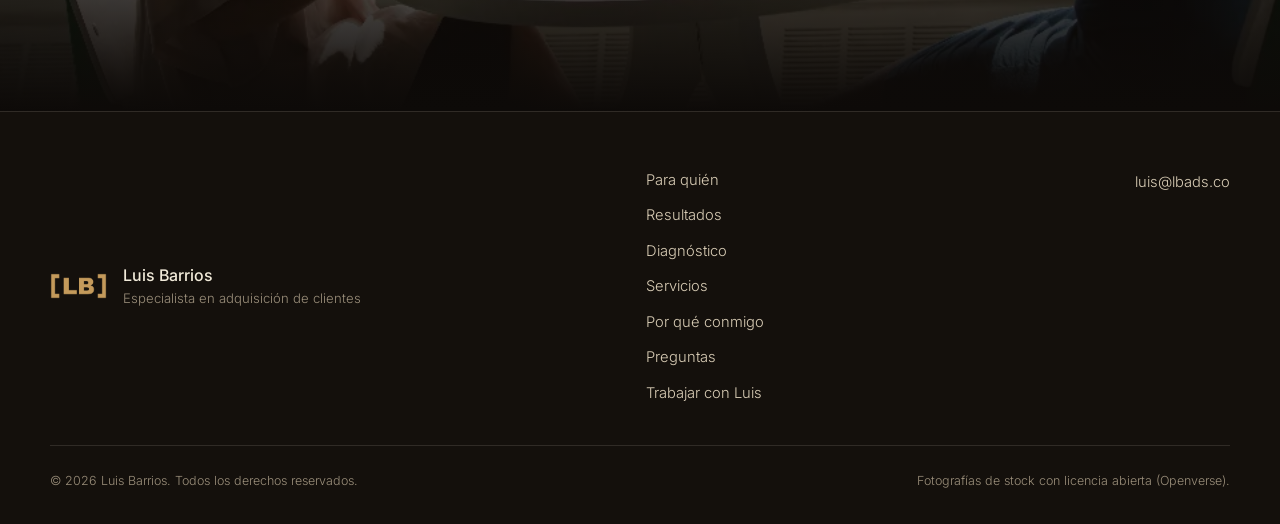
==== commit 522a53a6: "Add files via upload" ====
--- a/index.html
+++ b/index.html
@@ -4,14 +4,14 @@
   <meta charset="UTF-8" />
   <meta name="viewport" content="width=device-width, initial-scale=1.0" />
   <title>Luis Barrios — Especialista en adquisición de clientes con Meta Ads</title>
-  <meta name="description" content="Consigo clientes nuevos para empresas, marcas, consultorios médicos y clínicas estéticas con anuncios en Facebook e Instagram. Anuncios que venden, campañas bien gestionadas y presupuesto que rinde." />
+  <meta name="description" content="Consigo clientes nuevos para tiendas y alquiler de vestidos, marcas de ropa, joyerías y tiendas online con anuncios en Facebook e Instagram. Anuncios que venden, campañas bien gestionadas y presupuesto que rinde." />
 
   <link rel="preconnect" href="https://fonts.googleapis.com" />
   <link rel="preconnect" href="https://fonts.gstatic.com" crossorigin />
   <link rel="stylesheet" href="https://fonts.googleapis.com/css2?family=Anton&family=Playfair+Display:ital,wght@0,500;0,600;1,500;1,600&family=Inter:wght@300;400;500;600&display=swap" />
 
   <link rel="preload" as="image" href="assets/img/luis-hero.webp" fetchpriority="high" />
-  <link rel="stylesheet" href="styles.css?v=20260717" />
+  <link rel="stylesheet" href="styles.css?v=20261108f" />
   <noscript><style>.reveal { opacity: 1; transform: none; } .splash { display: none; }</style></noscript>
   <link rel="icon" type="image/png" href="assets/img/favicon.png" />
 </head>
@@ -71,7 +71,7 @@
             </svg></span>
           </span>
         </h1>
-        <p class="hero-sub">Más clientes, pacientes, reservas y ventas con anuncios en <em>Facebook e Instagram</em>, gestionados de principio a fin.</p>
+        <p class="hero-sub">Más clientes, reservas y ventas con anuncios en <em>Facebook e Instagram</em>, gestionados de principio a fin.</p>
         <div class="hero-actions">
           <a class="btn btn-primary btn-lg" href="aplicar.html">Trabajar con Luis</a>
           <a class="btn btn-ghost btn-lg" href="#servicios">Ver cómo trabajo</a>
@@ -92,32 +92,49 @@
     <!-- ============================ PARA QUIÉN ============================ -->
     <section class="section" id="para-quien">
       <div class="container">
-        <header class="section-head reveal">
-          <p class="kicker">01 — Para quién</p>
-          <h2 class="section-title">Trabajo con negocios que <em>viven de sus clientes</em>.</h2>
-        </header>
-        <div class="cards-3">
-          <article class="card reveal" data-tilt>
-            <div class="card-icon" aria-hidden="true">
-              <svg viewBox="0 0 48 48" fill="none" stroke="currentColor" stroke-width="1.6"><path d="M24 8v10M19 13h10" stroke-linecap="round"/><rect x="10" y="18" width="28" height="22" rx="3"/><path d="M18 40v-6a3 3 0 0 1 3-3h6a3 3 0 0 1 3 3v6" stroke-linecap="round"/></svg>
-            </div>
-            <h3>Consultorios médicos</h3>
-            <p>Agenda llena sin depender solo de recomendaciones. Pacientes nuevos que llegan cada semana desde Instagram y Facebook.</p>
-          </article>
-          <article class="card reveal" data-tilt>
-            <div class="card-icon" aria-hidden="true">
-              <svg viewBox="0 0 48 48" fill="none" stroke="currentColor" stroke-width="1.6"><path d="M24 40s-14-8.5-14-19a8 8 0 0 1 14-5.2A8 8 0 0 1 38 21c0 10.5-14 19-14 19Z" stroke-linejoin="round"/><path d="M17 21h4l2-4 3 8 2-4h5" stroke-linecap="round" stroke-linejoin="round"/></svg>
-            </div>
-            <h3>Clínicas estéticas</h3>
-            <p>Campañas para tratamientos de alto valor: valoraciones agendadas y cabinas ocupadas, no solo «me gusta».</p>
-          </article>
-          <article class="card reveal" data-tilt>
-            <div class="card-icon" aria-hidden="true">
-              <svg viewBox="0 0 48 48" fill="none" stroke="currentColor" stroke-width="1.6"><path d="M8 38V22l10 6V22l10 6V14l12 8v16H8Z" stroke-linejoin="round"/><path d="M8 38h32" stroke-linecap="round"/></svg>
-            </div>
-            <h3>Empresas y marcas</h3>
-            <p>Ventas y prospectos medibles. Cada dólar invertido tiene un porqué, un destino y un resultado que puedes ver.</p>
-          </article>
+        <div class="who-grid">
+          <div class="who-copy">
+            <header class="section-head reveal">
+              <p class="kicker">01 — Para quién</p>
+              <h2 class="section-title">Trabajo con negocios que <em>viven de sus clientes</em>.</h2>
+            </header>
+            <ul class="who-list">
+              <li class="who-item reveal">
+                <div class="who-icon" aria-hidden="true"><svg viewBox="0 0 48 48" fill="none" stroke="currentColor" stroke-width="1.6"><path d="M20 5v6M28 5v6" stroke-linecap="round"/><path d="M20 11h8l-1.5 7L34 41H14l7.5-23L20 11Z" stroke-linejoin="round"/><path d="M21.5 18h5" stroke-linecap="round"/></svg></div>
+                <div>
+                  <h3>Tiendas y alquiler de vestidos</h3>
+                  <p>Vestidos de gala, alquiler de vestidos y trajes. Citas de prueba agendadas antes de cada temporada de grados, quinces y bodas.</p>
+                </div>
+              </li>
+              <li class="who-item reveal">
+                <div class="who-icon" aria-hidden="true"><svg viewBox="0 0 48 48" fill="none" stroke="currentColor" stroke-width="1.6"><path d="M21 12a3 3 0 1 1 3 3v4" stroke-linecap="round"/><path d="M24 19 6 33h36L24 19Z" stroke-linejoin="round"/></svg></div>
+                <div>
+                  <h3>Marcas de ropa</h3>
+                  <p>Lanzamientos y colecciones que se venden desde el anuncio: la prenda puesta, bien mostrada, y un camino corto hasta la compra.</p>
+                </div>
+              </li>
+              <li class="who-item reveal">
+                <div class="who-icon" aria-hidden="true"><svg viewBox="0 0 48 48" fill="none" stroke="currentColor" stroke-width="1.6"><path d="M14 10h20l7 9-17 21L7 19l7-9Z" stroke-linejoin="round"/><path d="M7 19h34M19 10l-3 9 8 21 8-21-3-9" stroke-linejoin="round"/></svg></div>
+                <div>
+                  <h3>Joyerías</h3>
+                  <p>Piezas de alto valor que se compran por confianza. Contenido que muestra el detalle y anuncios que abren la conversación por WhatsApp.</p>
+                </div>
+              </li>
+              <li class="who-item reveal">
+                <div class="who-icon" aria-hidden="true"><svg viewBox="0 0 48 48" fill="none" stroke="currentColor" stroke-width="1.6"><path d="M10 16h28l-2 24H12l-2-24Z" stroke-linejoin="round"/><path d="M18 21v-6a6 6 0 0 1 12 0v6" stroke-linecap="round"/></svg></div>
+                <div>
+                  <h3>Tiendas online</h3>
+                  <p>Ecommerce con ventas que se pueden medir. Cada peso invertido tiene un destino y un retorno que ves en tu panel.</p>
+                </div>
+              </li>
+            </ul>
+          </div>
+          <div class="who-collage reveal">
+            <figure class="who-ph who-ph--a"><img src="assets/img/para-glam.webp" alt="Luis grabando contenido para una clienta en un estudio de belleza" loading="lazy" decoding="async" /></figure>
+            <figure class="who-ph who-ph--b"><img src="assets/img/para-vestido.webp" alt="Grabación con cámara de mano de un vestido de gala en tienda" loading="lazy" decoding="async" /></figure>
+            <figure class="who-ph who-ph--c"><img src="assets/img/para-joyeria.webp" alt="Grabación de una colección de joyería con estabilizador" loading="lazy" decoding="async" /></figure>
+            <p class="who-tag"><span class="kicker-dot" aria-hidden="true"></span>Detrás de cámaras</p>
+          </div>
         </div>
       </div>
     </section>
@@ -222,21 +239,30 @@
           <p class="kicker">04 — Qué hago por ti</p>
           <h2 class="section-title">Tres cosas. <em>Bien hechas.</em></h2>
         </header>
-        <div class="pillars">
-          <article class="pillar reveal">
-            <span class="pillar-num">01</span>
-            <h3>Anuncios que venden</h3>
-            <p>Escribo y diseño tus anuncios: el gancho, el texto y el creativo. Probamos variantes hasta encontrar la que convierte — y esa se escala.</p>
+        <div class="bento">
+          <article class="bento-tile bento-tile--lg reveal">
+            <img src="assets/img/srv-produccion.webp?v=2" alt="Set de grabación con luces y laptops para crear los anuncios de un cliente" loading="lazy" decoding="async" />
+            <div class="bento-body">
+              <span class="bento-num">01</span>
+              <h3>Anuncios que venden</h3>
+              <p>Escribo y diseño tus anuncios: el gancho, el texto y el creativo. Probamos variantes hasta encontrar la que convierte — y esa se escala.</p>
+            </div>
           </article>
-          <article class="pillar reveal">
-            <span class="pillar-num">02</span>
-            <h3>Campañas bien construidas</h3>
-            <p>Estructura, públicos, ubicaciones y medición dentro de Meta Ads Manager. Nada de «promocionar publicación» y cruzar los dedos.</p>
+          <article class="bento-tile reveal">
+            <img src="assets/img/srv-campanas.webp" alt="Panel de Meta Ads Manager con métricas de campañas en dos pantallas" loading="lazy" decoding="async" />
+            <div class="bento-body">
+              <span class="bento-num">02</span>
+              <h3>Campañas bien construidas</h3>
+              <p>Estructura, públicos, ubicaciones y medición dentro de Meta Ads Manager. Nada de «promocionar publicación» y cruzar los dedos.</p>
+            </div>
           </article>
-          <article class="pillar reveal">
-            <span class="pillar-num">03</span>
-            <h3>Presupuesto administrado</h3>
-            <p>Decido dónde va cada dólar según los datos: corto lo que no funciona, escalo lo que sí, y te lo explico en un idioma que entiendes.</p>
+          <article class="bento-tile reveal">
+            <img src="assets/img/srv-llamada.webp" alt="Videollamada de seguimiento con una clienta desde la laptop" loading="lazy" decoding="async" />
+            <div class="bento-body">
+              <span class="bento-num">03</span>
+              <h3>Presupuesto administrado</h3>
+              <p>Decido dónde va cada peso según los datos: corto lo que no funciona, escalo lo que sí, y te lo explico en un idioma que entiendes.</p>
+            </div>
           </article>
         </div>
       </div>
@@ -260,7 +286,7 @@
             <ul class="personal-list">
               <li class="reveal">Hablas conmigo, siempre. No con «mi equipo».</li>
               <li class="reveal">Cupos limitados a propósito: pocos clientes, bien atendidos.</li>
-              <li class="reveal">Aprendo tu negocio a fondo antes de invertir un solo dólar.</li>
+              <li class="reveal">Aprendo tu negocio a fondo antes de invertir un solo peso.</li>
             </ul>
             <a class="btn btn-primary reveal" href="aplicar.html">Aplicar para trabajar conmigo</a>
           </div>
@@ -302,7 +328,7 @@
 
     <!-- ============================ CTA FINAL ============================ -->
     <section class="cta-final">
-      <div class="cta-bg"><img src="assets/img/ciudad-noche.webp" alt="" loading="lazy" decoding="async" /></div>
+      <div class="cta-bg"><img src="assets/img/reunion.webp" alt="" loading="lazy" decoding="async" /></div>
       <div class="cta-tint"></div>
       <div class="container cta-inner">
         <h2 class="cta-title reveal">¿Hablamos de <em>tu negocio</em>?</h2>
--- a/styles.css
+++ b/styles.css
@@ -536,7 +536,7 @@
 .section-title em { font-style: italic; color: var(--gold); }
 
 /* Single-column grids: never let content max-width inflate the track */
-.cards-3, .pillars, .proof-grid, .faq,
+.proof-grid, .faq,
 .footer-inner, .personal-copy, .fstep-inner, .foptions, .cta-inner {
   grid-template-columns: minmax(0, 1fr);
 }
@@ -552,78 +552,147 @@
 .reveal[data-split] { opacity: 1; transform: none; }
 
 /* =============================================================
-   10. Cards (Para quién)
-   ============================================================= */
-.cards-3 {
-  display: grid;
+   10. Para quién — lista de nichos + collage de fotos reales
+   ============================================================= */
+.who-grid {
+  display: grid;
+  grid-template-columns: minmax(0, 1fr);
+  gap: clamp(2.6rem, 6vw, 4rem);
+  align-items: center;
+}
+.who-copy .section-head { margin-bottom: clamp(1.8rem, 4vw, 2.6rem); }
+.who-list {
+  list-style: none;
+  margin: 0; padding: 0;
+  display: grid;
+  border-top: 1px solid var(--line);
+}
+.who-item {
+  display: grid;
+  grid-template-columns: 44px minmax(0, 1fr);
   gap: 1.2rem;
-}
-.card {
+  align-items: start;
+  padding: 1.6rem 0.2rem;
+  border-bottom: 1px solid var(--line);
+  transition: padding-left 0.5s var(--ease-out), background 0.5s var(--ease-out);
+}
+.who-item:hover { padding-left: 0.9rem; background: rgba(241, 234, 217, 0.02); }
+.who-icon { width: 44px; height: 44px; color: var(--accent); }
+.who-icon svg { width: 100%; height: 100%; }
+.who-item h3 {
+  font-family: var(--serif);
+  font-size: 1.3rem;
+  font-weight: 600;
+  margin-bottom: 0.35rem;
+}
+.who-item p { color: var(--cream-2); font-size: 0.98rem; }
+
+.who-collage {
   position: relative;
-  padding: 2.4rem 2rem 2.6rem;
+  display: grid;
+  grid-template-columns: repeat(12, minmax(0, 1fr));
+  grid-template-rows: repeat(12, minmax(0, 1fr));
+  aspect-ratio: 1 / 1.08;
+  width: 100%;
+  max-width: 560px;
+  justify-self: center;
+}
+.who-ph {
+  position: relative;
+  margin: 0;
+  border-radius: 18px;
+  overflow: clip;
+  border: 1px solid var(--line);
   background: var(--bg-3);
+  box-shadow: 0 30px 60px -30px rgba(0, 0, 0, 0.8);
+}
+.who-ph img {
+  position: absolute; inset: 0;
+  width: 100%; height: 100%;
+  object-fit: cover;
+  filter: sepia(0.1) saturate(0.95) contrast(1.05) brightness(0.95);
+  transition: transform 0.9s var(--ease-out), filter 0.6s var(--ease-out);
+}
+.who-ph:hover img { transform: scale(1.05); filter: sepia(0.04) saturate(1) contrast(1.05) brightness(1); }
+.who-ph--a { grid-column: 1 / 9;  grid-row: 1 / 13; z-index: 1; }
+.who-ph--a img { object-position: 40% 40%; }
+.who-ph--b { grid-column: 7 / 13; grid-row: 1 / 7;  z-index: 2; margin: 8% 0 4% 0; outline: 6px solid var(--bg); }
+.who-ph--c { grid-column: 7 / 13; grid-row: 7 / 13; z-index: 2; margin: 4% 0 8% 0; outline: 6px solid var(--bg); }
+.who-ph--c img { object-position: 50% 60%; }
+.who-tag {
+  position: absolute; z-index: 3;
+  left: 1rem; bottom: 1rem;
+  display: inline-flex; align-items: center; gap: 0.55rem;
+  padding: 0.5rem 0.85rem;
+  border-radius: 999px;
+  background: rgba(13, 10, 8, 0.78);
   border: 1px solid var(--line);
+  font-size: 0.68rem;
+  letter-spacing: 0.14em;
+  text-transform: uppercase;
+  color: var(--cream-2);
+  max-width: calc(66% - 1.5rem);
+}
+
+/* =============================================================
+   12. Servicios — bento con imágenes
+   ============================================================= */
+.bento {
+  display: grid;
+  grid-template-columns: minmax(0, 1fr);
+  gap: 1.2rem;
+}
+.bento-tile {
+  position: relative;
+  min-height: 400px;
   border-radius: 18px;
-  display: grid;
-  gap: 1rem;
-  transition: transform 0.5s var(--ease-out), border-color 0.5s var(--ease-out),
-              box-shadow 0.5s var(--ease-out);
-  transform-style: preserve-3d;
-}
-.card:hover {
+  overflow: clip;
+  border: 1px solid var(--line);
+  background: var(--bg-3);
+  display: flex;
+  align-items: flex-end;
+  isolation: isolate;
+  transition: border-color 0.5s var(--ease-out), box-shadow 0.5s var(--ease-out);
+}
+.bento-tile:hover {
   border-color: rgba(211, 58, 34, 0.45);
   box-shadow: 0 24px 60px -28px rgba(211, 58, 34, 0.35);
 }
-.card::after {
+.bento-tile img {
+  position: absolute; inset: 0; z-index: -2;
+  width: 100%; height: 100%;
+  object-fit: cover;
+  filter: sepia(0.1) saturate(0.92) contrast(1.05) brightness(0.9);
+  transition: transform 1s var(--ease-out), filter 0.6s var(--ease-out);
+}
+.bento-tile:hover img { transform: scale(1.04); filter: sepia(0.04) saturate(1) contrast(1.05) brightness(0.98); }
+.bento-tile::after {
   content: "";
-  position: absolute; inset: 0;
-  border-radius: inherit;
-  background: radial-gradient(360px circle at var(--hx, 50%) var(--hy, 50%), rgba(211, 58, 34, 0.09), transparent 65%);
-  opacity: 0;
-  transition: opacity 0.5s var(--ease-out);
+  position: absolute; inset: 0; z-index: -1;
+  background: linear-gradient(180deg, rgba(13, 10, 8, 0.1) 0%, rgba(13, 10, 8, 0.5) 38%, rgba(13, 10, 8, 0.96) 78%);
   pointer-events: none;
 }
-.card:hover::after { opacity: 1; }
-.card-icon {
-  width: 54px; height: 54px;
-  color: var(--accent);
-}
-.card-icon svg { width: 100%; height: 100%; }
-.card h3 {
-  font-family: var(--serif);
-  font-size: 1.35rem;
-  font-weight: 600;
-}
-.card p { color: var(--cream-2); font-size: 0.98rem; }
-
-/* =============================================================
-   12. Pillars (Servicios)
-   ============================================================= */
-.pillars {
-  display: grid;
-  gap: 0;
-  border-top: 1px solid var(--line);
-}
-.pillar {
-  display: grid;
-  gap: 0.8rem;
-  padding: 2.4rem 0.4rem;
-  border-bottom: 1px solid var(--line);
-  transition: padding-left 0.5s var(--ease-out), background 0.5s var(--ease-out);
-}
-.pillar:hover { padding-left: 1.2rem; background: rgba(241, 234, 217, 0.02); }
-.pillar-num {
+.bento-body {
+  display: grid;
+  gap: 0.6rem;
+  padding: clamp(1.5rem, 3vw, 2.2rem);
+}
+.bento-num {
   font-family: var(--display);
   font-size: 1rem;
   letter-spacing: 0.2em;
   color: var(--accent);
 }
-.pillar h3 {
+.bento-tile h3 {
   font-family: var(--serif);
-  font-size: clamp(1.4rem, 3vw, 1.9rem);
+  font-size: clamp(1.4rem, 3vw, 1.75rem);
   font-weight: 600;
-}
-.pillar p { color: var(--cream-2); max-width: 52rem; }
+  color: var(--cream);
+}
+.bento-tile p { color: var(--cream-2); font-size: 0.98rem; max-width: 34rem; }
+.bento-tile--lg { min-height: 460px; }
+.bento-tile--lg::after { background: linear-gradient(180deg, rgba(13, 10, 8, 0) 0%, rgba(13, 10, 8, 0.2) 45%, rgba(13, 10, 8, 0.95) 88%); }
+.bento-tile--lg h3 { font-size: clamp(1.6rem, 3.6vw, 2.3rem); }
 
 /* =============================================================
    13. Personal (No soy una agencia)
@@ -1109,12 +1178,13 @@
 .cta-bg img {
   width: 100%; height: 100%;
   object-fit: cover;
+  object-position: 50% 50%;
   filter: saturate(1.1);
 }
 .cta-tint {
   position: absolute; inset: 0; z-index: 1;
   background:
-    linear-gradient(180deg, var(--bg) 0%, rgba(13,10,8,0.72) 30%, rgba(13,10,8,0.72) 70%, var(--bg) 100%),
+    linear-gradient(180deg, var(--bg) 0%, rgba(13,10,8,0.62) 28%, rgba(13,10,8,0.66) 72%, var(--bg) 100%),
     radial-gradient(60% 50% at 50% 50%, rgba(211,58,34,0.14) 0%, transparent 70%);
 }
 .cta-inner {
@@ -1296,6 +1366,9 @@
   font-size: 0.75rem;
 }
 .fstep-actions { display: flex; align-items: center; gap: 1.2rem; flex-wrap: wrap; }
+/* En el paso final el «Anterior» fijo tapaba el texto: ahí va como enlace dentro del paso */
+.fback-inline { background: none; border: 0; padding: 0; color: var(--mute); font: inherit; font-size: 0.82rem; letter-spacing: 0.12em; text-transform: uppercase; cursor: pointer; justify-self: start; }
+.fback-inline:hover { color: var(--cream); }
 
 .finput {
   width: 100%;
@@ -1319,6 +1392,10 @@
 }
 
 .foptions { display: grid; gap: 0.8rem; width: 100%; }
+/* Campo «¿De qué es tu negocio?» que aparece al elegir «Otro» */
+.fother { display: grid; gap: 1.1rem; width: 100%; margin-top: 0.6rem; }
+.fother[hidden] { display: none; }
+.fother .fstep-note { margin-top: 0; color: var(--cream-2); }
 .foption {
   display: flex;
   align-items: center;
@@ -1514,6 +1591,17 @@
     -webkit-mask-image: linear-gradient(180deg, #000 72%, transparent 100%);
     mask-image: linear-gradient(180deg, #000 72%, transparent 100%);
   }
+  /* El texto largo del CTA del diagnóstico se salía por los lados: aquí
+     puede partir en dos líneas y nunca supera el ancho de la pantalla */
+  .diag-cta .btn-lg {
+    max-width: 100%;
+    white-space: normal;
+    text-align: center;
+    padding-inline: 1.5rem;
+    line-height: 1.3;
+  }
+  /* Foto del CTA final: en pantallas estrechas se enfoca en la persona de la izquierda */
+  .cta-bg img { object-position: 18% 50%; }
   .nav.is-solid {
     backdrop-filter: none;
     -webkit-backdrop-filter: none;
@@ -1526,7 +1614,6 @@
 }
 
 @media (min-width: 720px) {
-  .cards-3 { grid-template-columns: repeat(3, minmax(0, 1fr)); }
   .footer-inner { grid-template-columns: minmax(0, 1.4fr) minmax(0, 1fr) minmax(0, 1fr); }
   .footer-nav { justify-self: center; }
   .footer-contact { justify-self: end; }
@@ -1539,12 +1626,13 @@
   .menu-mobile { display: none; }
   .personal-grid { grid-template-columns: minmax(0, 0.85fr) minmax(0, 1.15fr); gap: 4.5rem; }
   .proof-grid { grid-template-columns: repeat(3, minmax(0, 1fr)); max-width: none; }
-  .pillar {
-    grid-template-columns: 110px 320px 1fr;
-    align-items: start;
-    gap: 2rem;
+  .who-grid { grid-template-columns: minmax(0, 1fr) minmax(0, 1fr); gap: 4.5rem; }
+  .bento {
+    grid-template-columns: minmax(0, 1.35fr) minmax(0, 1fr);
+    grid-template-rows: repeat(2, minmax(330px, auto));
   }
-  .pillar p { margin-top: 0.3rem; }
+  .bento-tile { min-height: 0; }
+  .bento-tile--lg { grid-row: 1 / 3; min-height: 640px; }
 }
 
 /* =============================================================
